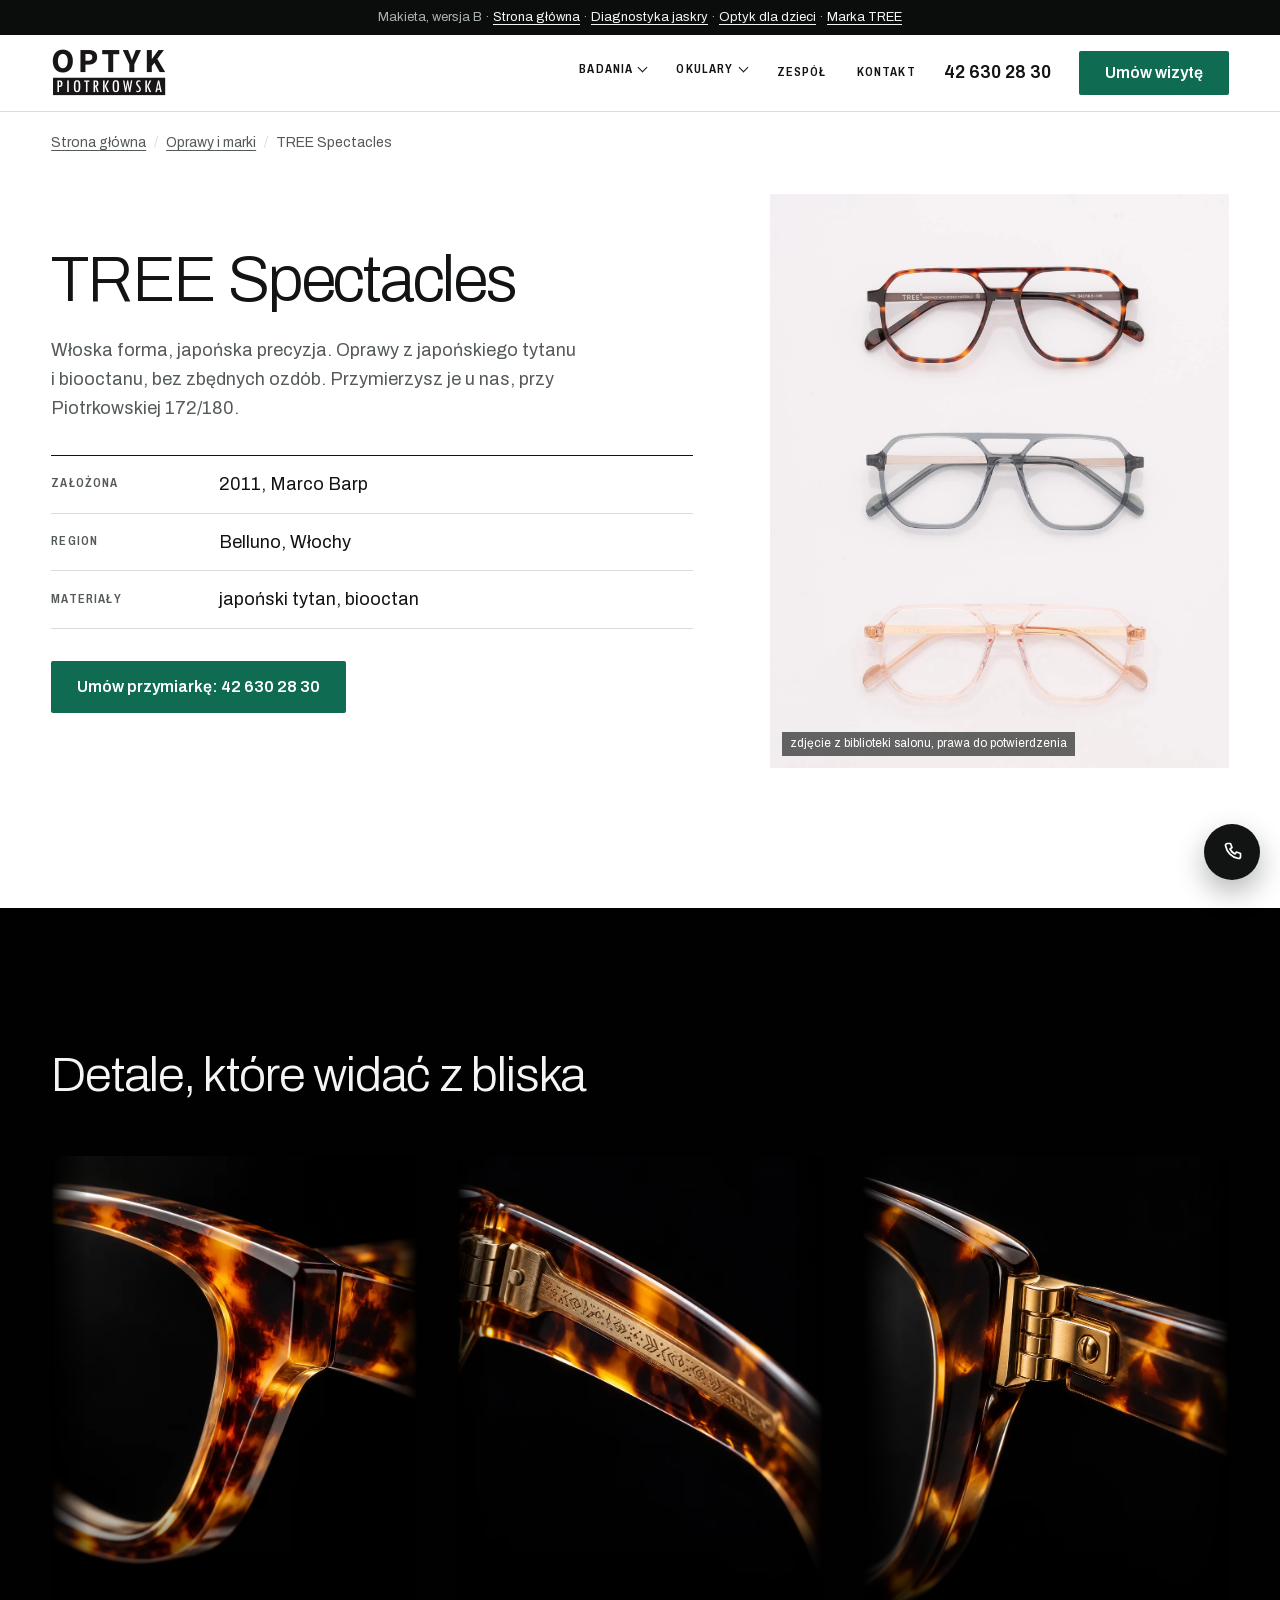
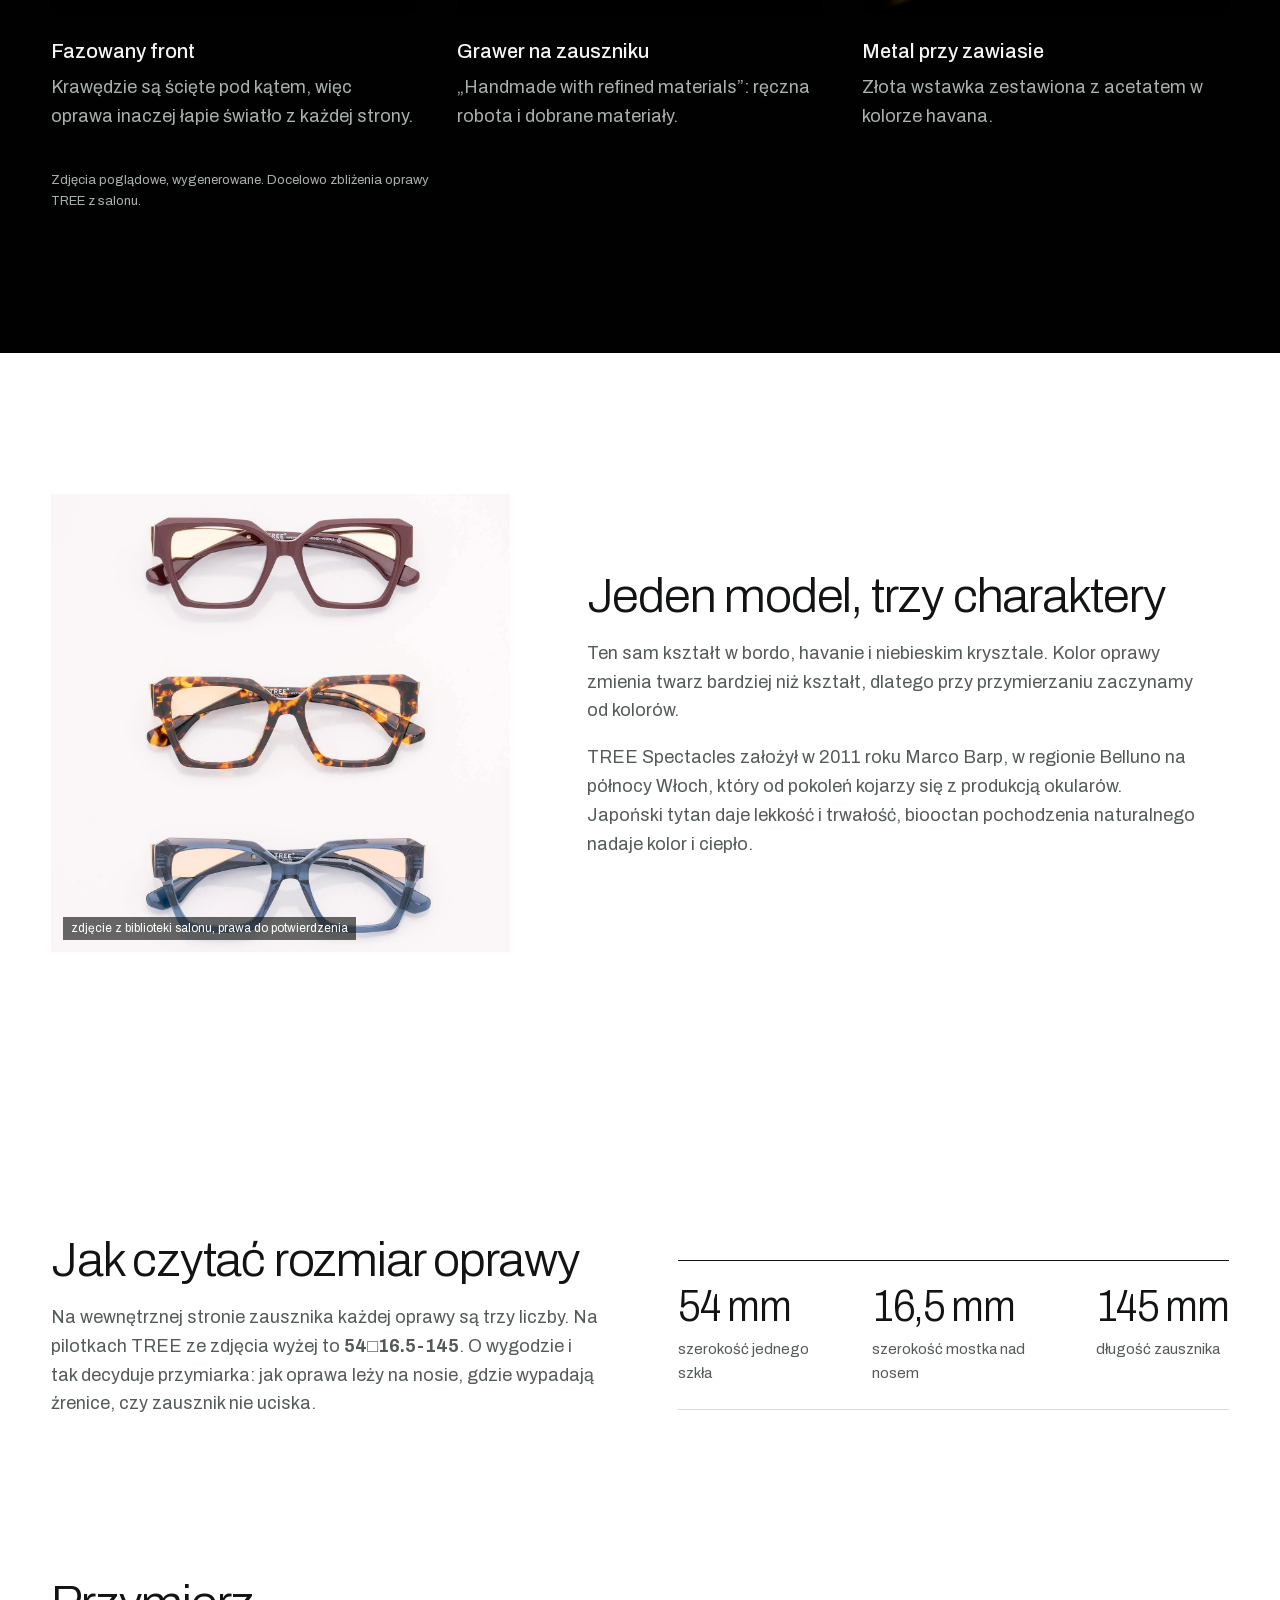
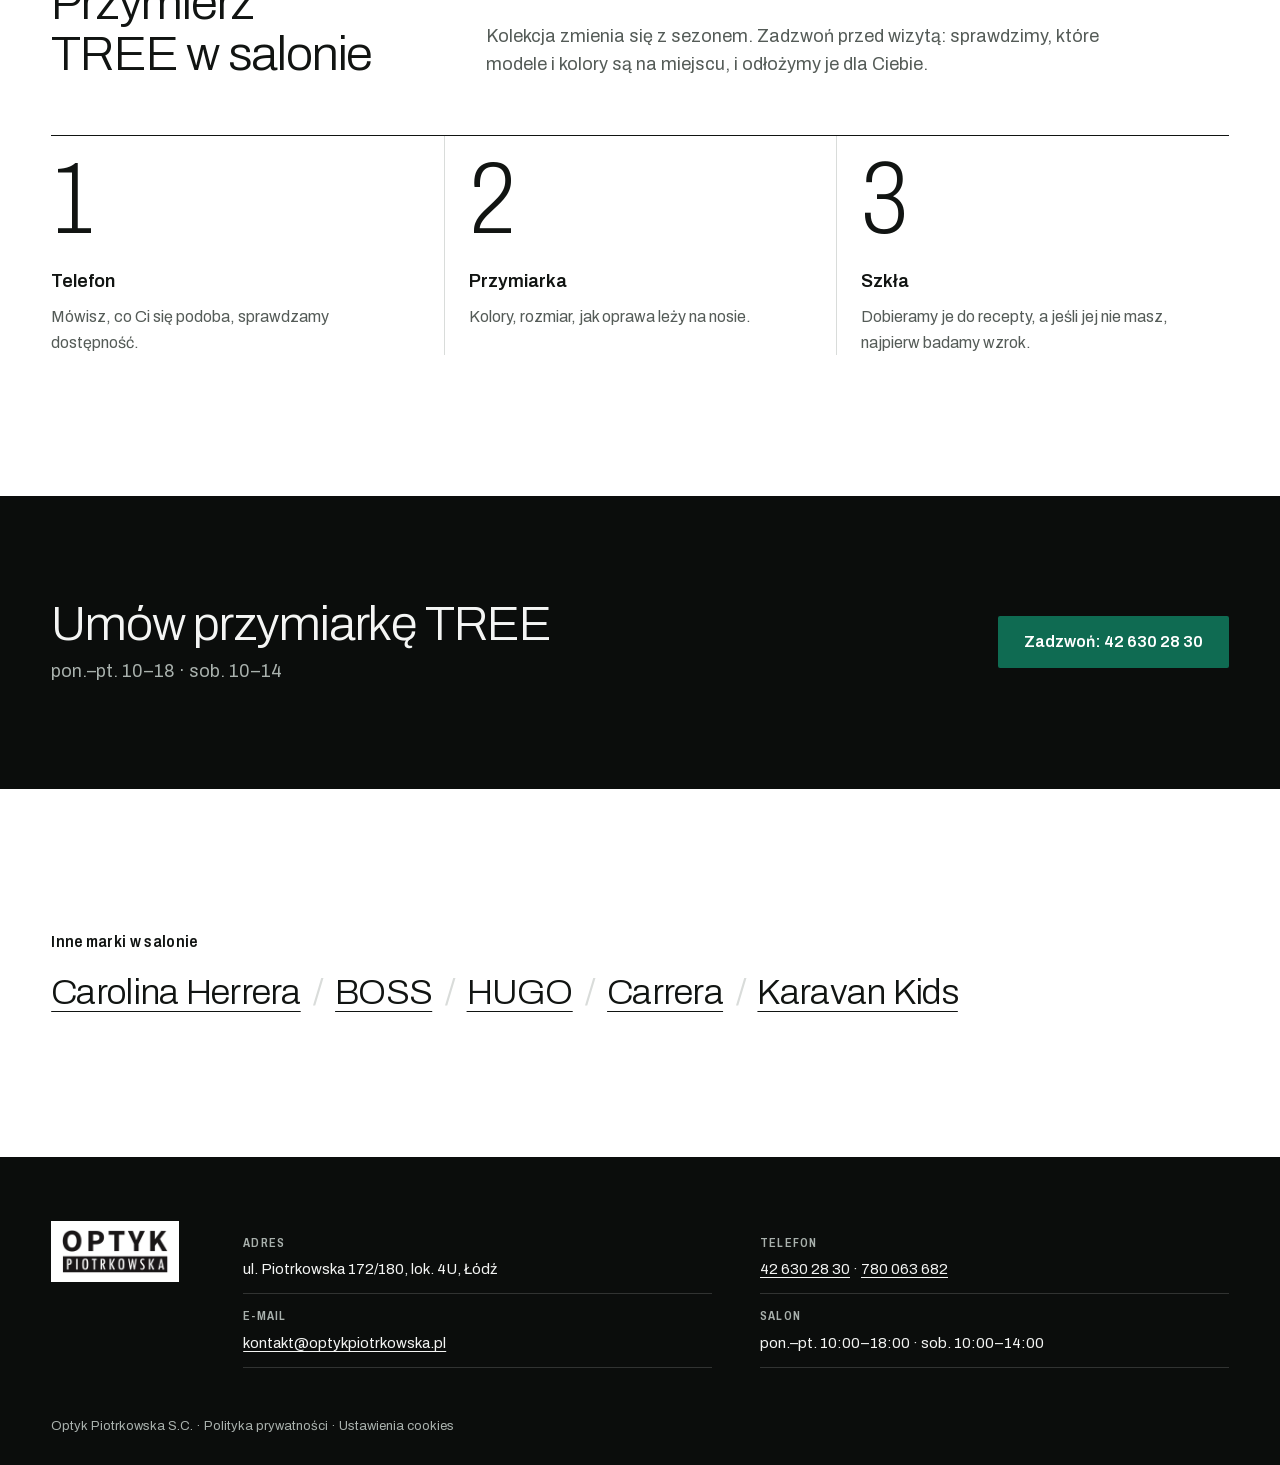
==== marka-tree.html @ 94edd3f7 "Update mockup version B" ====
<!doctype html>
<html lang="pl">
<head>
<meta charset="utf-8">
<meta name="robots" content="noindex, nofollow">
<meta name="viewport" content="width=device-width, initial-scale=1">
<title>TREE Spectacles w Łodzi — włoskie oprawy z tytanu | Optyk Piotrkowska</title>
<meta name="description" content="Oprawy TREE Spectacles (Belluno, Włochy) z japońskiego tytanu i biooctanu. Przymiarka w salonie przy ul. Piotrkowskiej 172/180 w Łodzi.">
<link rel="preload" href="fonts/archivo.woff2" as="font" type="font/woff2" crossorigin>
<link rel="stylesheet" href="style.css?v=2a511719">
</head>
<body>
<a class="skip" href="#tresc">Przejdź do treści</a>

<!-- Mockup guide: lets the client move between the sample pages -->
<p class="guide">Makieta, wersja B · <a href="index.html">Strona główna</a> · <a href="podstrona-jaskra.html">Diagnostyka jaskry</a> · <a href="podstrona-dzieci.html">Optyk dla dzieci</a> · <a href="marka-tree.html">Marka TREE</a></p>

<header class="top">
  <div class="top__inner">
    <a class="top__logo" href="index.html"><img src="img/logo-optyk-piotrkowska.png" width="464" height="196" alt="Optyk Piotrkowska — strona główna"></a>

    <nav class="nav" aria-label="Główna">
      <ul class="nav__list">
        <li class="nav__group">
          <button class="nav__trigger" type="button" aria-expanded="false" aria-controls="menu-badania">Badania</button>
          <div class="nav__panel" id="menu-badania" hidden>
            <ul>
              <li><a href="index.html#uslugi"><span>Badanie wzroku</span><span class="nav__price">100 zł</span></a></li>
              <li><a href="index.html#okulistka"><span>Wizyta okulistyczna</span><span class="nav__price">200 zł</span></a></li>
              <li><a href="podstrona-jaskra.html"><span>Diagnostyka jaskry GDx PRO</span><span class="nav__price"><span class="tbd">[cena]</span></span></a></li>
              <li><a href="index.html#uslugi"><span>Dobór soczewek kontaktowych</span><span class="nav__price">200 zł</span></a></li>
              <li><a href="podstrona-dzieci.html"><span>Konsultacja okulistyczna dzieci</span><span class="nav__price">200 zł</span></a></li>
              <li><a href="index.html#uslugi"><span>Badanie kierowców</span><span class="nav__price">180 zł</span></a></li>
            </ul>
          </div>
        </li>
        <li class="nav__group">
          <button class="nav__trigger" type="button" aria-expanded="false" aria-controls="menu-okulary">Okulary</button>
          <div class="nav__panel" id="menu-okulary" hidden>
            <ul>
              <li><a href="index.html#okulary"><span>Szkła progresywne</span></a></li>
              <li><a href="index.html#okulary"><span>Oprawy i marki</span></a></li>
              <li><a href="marka-tree.html"><span>TREE Spectacles</span></a></li>
              <li><a href="podstrona-dzieci.html"><span>Okulary dla dzieci</span></a></li>
            </ul>
          </div>
        </li>
        <li><a class="nav__link" href="index.html#okulistka">Zespół</a></li>
        <li><a class="nav__link" href="index.html#kontakt">Kontakt</a></li>
      </ul>
    </nav>

    <a class="top__phone" href="tel:+48426302830">42 630 28 30</a>
    <a class="btn btn--book top__book" href="tel:+48426302830">Umów wizytę</a>
    <button class="nav-toggle" type="button" aria-expanded="false" aria-controls="menu-mobile">Menu</button>
  </div>

  <nav class="menu-mobile" id="menu-mobile" aria-label="Menu" hidden>
    <p class="menu-mobile__h">Badania</p>
    <ul>
      <li><a href="index.html#uslugi">Badanie wzroku</a></li>
      <li><a href="index.html#okulistka">Wizyta okulistyczna</a></li>
      <li><a href="podstrona-jaskra.html">Diagnostyka jaskry GDx PRO</a></li>
      <li><a href="index.html#uslugi">Dobór soczewek kontaktowych</a></li>
      <li><a href="podstrona-dzieci.html">Konsultacja okulistyczna dzieci</a></li>
      <li><a href="index.html#uslugi">Badanie kierowców</a></li>
    </ul>
    <p class="menu-mobile__h">Okulary</p>
    <ul>
      <li><a href="index.html#okulary">Szkła progresywne</a></li>
      <li><a href="index.html#okulary">Oprawy i marki</a></li>
      <li><a href="marka-tree.html">TREE Spectacles</a></li>
      <li><a href="podstrona-dzieci.html">Okulary dla dzieci</a></li>
    </ul>
    <ul class="menu-mobile__plain">
      <li><a href="index.html#okulistka">Zespół</a></li>
      <li><a href="index.html#kontakt">Kontakt</a></li>
    </ul>
  </nav>
</header>

<main id="tresc">
<nav class="crumbs wrap" aria-label="Okruszki"><ol><li><a href="index.html">Strona główna</a></li><li><a href="index.html#okulary">Oprawy i marki</a></li><li aria-current="page">TREE Spectacles</li></ol></nav>

<section class="sub wrap" aria-labelledby="sub-title">
  <div class="sub__copy">
    <h1 id="sub-title" class="display display--sub">TREE Spectacles</h1>
    <p class="sub__lede">Włoska forma, japońska precyzja. Oprawy z&nbsp;japońskiego tytanu i&nbsp;biooctanu, bez zbędnych ozdób. Przymierzysz je u&nbsp;nas, przy Piotrkowskiej 172/180.</p>
    <dl class="facts">
      <div><dt>Założona</dt><dd>2011, Marco Barp</dd></div>
      <div><dt>Region</dt><dd>Belluno, Włochy</dd></div>
      <div><dt>Materiały</dt><dd>japoński tytan, biooctan</dd></div>
    </dl>
    <div class="actions">
      <a class="btn btn--book" href="tel:+48426302830">Umów przymiarkę: 42 630 28 30</a>
    </div>
  </div>
  <figure class="sub__media sub__media--product">
    <img src="img/marki/tree-pilotki.webp" width="1440" height="1802" alt="Trzy oprawy TREE Spectacles w kształcie pilotek: havana, szary kryształ i różowy kryształ">
    <span class="badge">zdjęcie z biblioteki salonu, prawa do potwierdzenia</span>
  </figure>
</section>

<section class="instruments" aria-labelledby="detal-title">
  <div class="wrap">
    <h2 id="detal-title" class="h2 h2--light">Detale, które widać z bliska</h2>
    <ul class="instruments__list">
      <li><figure><img src="img/det-front.webp" width="900" height="1125" loading="lazy" alt="Fazowana krawędź frontu oprawy z acetatu havana"></figure><h3>Fazowany front</h3><p>Krawędzie są ścięte pod kątem, więc oprawa inaczej łapie światło z każdej strony.</p></li>
      <li><figure><img src="img/det-grawer.webp" width="900" height="1125" loading="lazy" alt="Grawer na wewnętrznej stronie zausznika"></figure><h3>Grawer na zauszniku</h3><p>„Handmade with refined materials”: ręczna robota i dobrane materiały.</p></li>
      <li><figure><img src="img/det-zawias.webp" width="900" height="1125" loading="lazy" alt="Złota wstawka przy zawiasie oprawy havana"></figure><h3>Metal przy zawiasie</h3><p>Złota wstawka zestawiona z acetatem w kolorze havana.</p></li>
    </ul>
    <p class="instruments__note">Zdjęcia poglądowe, wygenerowane. Docelowo zbliżenia oprawy TREE z salonu.</p>
  </div>
</section>

<section class="split split--media wrap" aria-labelledby="kolory-title">
  <figure class="split__media split__media--square">
    <img src="img/marki/tree-trzy-kolory.webp" width="1440" height="1440" loading="lazy" alt="Ten sam model TREE Spectacles w trzech kolorach: bordo, havana i niebieski kryształ">
    <span class="badge">zdjęcie z biblioteki salonu, prawa do potwierdzenia</span>
  </figure>
  <div>
    <h2 id="kolory-title" class="h2">Jeden model, trzy charaktery</h2>
    <p>Ten sam kształt w bordo, havanie i niebieskim krysztale. Kolor oprawy zmienia twarz bardziej niż kształt, dlatego przy przymierzaniu zaczynamy od kolorów.</p>
    <p>TREE Spectacles założył w 2011 roku Marco Barp, w regionie Belluno na północy Włoch, który od pokoleń kojarzy się z produkcją okularów. Japoński tytan daje lekkość i trwałość, biooctan pochodzenia naturalnego nadaje kolor i ciepło.</p>
  </div>
</section>

<section class="sizes wrap" aria-labelledby="rozmiar-title">
  <div>
    <h2 id="rozmiar-title" class="h2">Jak czytać rozmiar oprawy</h2>
    <p>Na wewnętrznej stronie zausznika każdej oprawy są trzy liczby. Na pilotkach TREE ze zdjęcia wyżej to <strong>54□16.5-145</strong>. O wygodzie i tak decyduje przymiarka: jak oprawa leży na nosie, gdzie wypadają źrenice, czy zausznik nie uciska.</p>
  </div>
  <dl class="figures figures--three">
    <div><dt>54 mm</dt><dd>szerokość jednego szkła</dd></div>
    <div><dt>16,5 mm</dt><dd>szerokość mostka nad nosem</dd></div>
    <div><dt>145 mm</dt><dd>długość zausznika</dd></div>
  </dl>
</section>

<section class="stages wrap" aria-labelledby="przymiarka-title">
  <div class="stages__head">
    <h2 id="przymiarka-title" class="h2">Przymierz TREE w salonie</h2>
    <p>Kolekcja zmienia się z sezonem. Zadzwoń przed wizytą: sprawdzimy, które modele i kolory są na miejscu, i odłożymy je dla Ciebie.</p>
  </div>
  <ol class="stages__list stages__list--three">
    <li><span class="stages__no" aria-hidden="true">1</span><h3>Telefon</h3><p>Mówisz, co Ci się podoba, sprawdzamy dostępność.</p></li>
    <li><span class="stages__no" aria-hidden="true">2</span><h3>Przymiarka</h3><p>Kolory, rozmiar, jak oprawa leży na nosie.</p></li>
    <li><span class="stages__no" aria-hidden="true">3</span><h3>Szkła</h3><p>Dobieramy je do recepty, a jeśli jej nie masz, najpierw badamy wzrok.</p></li>
  </ol>
</section>

<section class="closing" aria-labelledby="cta-title">
  <div class="wrap closing__inner">
    <h2 id="cta-title" class="h2 h2--light">Umów przymiarkę TREE</h2>
    <p>pon.–pt. 10–18 · sob. 10–14</p>
    <a class="btn btn--book" href="tel:+48426302830">Zadzwoń: 42 630 28 30</a>
  </div>
</section>

<section class="related wrap" aria-labelledby="powiazane-title">
  <h2 id="powiazane-title" class="h3">Inne marki w salonie</h2>
  <ul class="brandlist">
    <li><a href="index.html#okulary">Carolina Herrera</a></li><li><a href="index.html#okulary">BOSS</a></li><li><a href="index.html#okulary">HUGO</a></li><li><a href="index.html#okulary">Carrera</a></li><li><a href="podstrona-dzieci.html">Karavan Kids</a></li>
  </ul>
</section>
</main>

<footer class="foot">
  <div class="wrap foot__grid">
    <img class="foot__logo" src="img/logo-optyk-piotrkowska.png" width="464" height="196" alt="Optyk Piotrkowska">
    <dl class="foot__facts">
      <div><dt>Adres</dt><dd>ul. Piotrkowska 172/180, lok. 4U, Łódź</dd></div>
      <div><dt>Telefon</dt><dd><a href="tel:+48426302830">42 630 28 30</a> · <a href="tel:+48780063682">780 063 682</a></dd></div>
      <div><dt>E-mail</dt><dd><a href="mailto:kontakt@optykpiotrkowska.pl">kontakt@optykpiotrkowska.pl</a></dd></div>
      <div><dt>Salon</dt><dd>pon.–pt. 10:00–18:00 · sob. 10:00–14:00</dd></div>
    </dl>
  </div>
  <p class="wrap foot__legal">Optyk Piotrkowska S.C. · Polityka prywatności · Ustawienia cookies</p>
</footer>

<!-- Floating phone (Ortorad's solution): one tap from anywhere -->
<a class="float-call" href="tel:+48426302830" aria-label="Zadzwoń: 42 630 28 30"><svg viewBox="0 0 24 24" aria-hidden="true"><path d="M7.5 3.5h3l1.5 4-2 1.5a11 11 0 0 0 5 5l1.5-2 4 1.5v3a2 2 0 0 1-2 2A16 16 0 0 1 5.5 5.5a2 2 0 0 1 2-2z"/></svg></a>

<!-- Service-row preview: follows the pointer over the service table -->
<div class="peek" aria-hidden="true"><img src="img/obj-foropter.webp" width="900" height="1125" alt=""></div>

<script src="app.js?v=20f8b50d" defer></script>
</body>
</html>
---- style.css ----
/* Optyk Piotrkowska — version B: clinical precision.
   A near-white page on a strict grid, light large type, instruments
   photographed like objects on black, one bottle-green fill for booking.
   Solutions kept from the client's references: simple header with
   dropdowns, a person in glasses in the first viewport (optykzlotno.pl),
   the exam as stages, real review figures, a floating phone (ortorad.pl). */

@font-face { font-family: "Archivo"; src: url(fonts/archivo-ext.woff2) format("woff2"); font-weight: 100 900; font-stretch: 62% 125%; font-display: swap;
  unicode-range: U+0100-02BA, U+02BD-02C5, U+02C7-02CC, U+02CE-02D7, U+02DD-02FF, U+0304, U+0308, U+0329, U+1D00-1DBF, U+1E00-1E9F, U+1EF2-1EFF, U+2020, U+20A0-20AB, U+20AD-20C4, U+2113, U+2C60-2C7F, U+A720-A7FF; }
@font-face { font-family: "Archivo"; src: url(fonts/archivo.woff2) format("woff2"); font-weight: 100 900; font-stretch: 62% 125%; font-display: swap;
  unicode-range: U+0000-00FF, U+0131, U+0152-0153, U+02BB-02BC, U+02C6, U+02DA, U+02DC, U+0304, U+0308, U+0329, U+2000-206F, U+20AC, U+2122, U+2191, U+2193, U+2212, U+2215, U+FEFF, U+FFFD; }

:root {
  --ink: #111412;
  --ink-2: #545b57;        /* secondary text, 7:1 on white */
  --mist: #f2f3f1;         /* quiet sections */
  --rule: #d9dcda;
  --black: #0b0d0c;        /* footer, closing band */
  --photo-black: #010101;  /* instrument band: matches the studio photos' backdrop, no visible frame */
  --on-black: #f4f5f4;
  --on-black-2: #a9b1ad;   /* 8:1 on black */
  --book: #0f6b52;         /* booking fill only (white text 6.5:1) */
  --book-hi: #0b5441;
  --white: #ffffff;

  --wrap: 1320px;
  --gutter: clamp(20px, 4vw, 56px);
  --section: clamp(80px, 11vw, 152px);
  --header: 76px;
  --ease: cubic-bezier(.16, 1, .3, 1);
}

*, *::before, *::after { box-sizing: border-box; }
html { -webkit-text-size-adjust: 100%; scroll-padding-top: calc(var(--header) + 16px); scrollbar-color: var(--ink) var(--mist); }
body { margin: 0; font: 400 1.125rem/1.6 "Archivo", Arial, sans-serif; font-stretch: 100%; color: var(--ink); background: var(--white); }
img { display: block; max-width: 100%; height: auto; }
a { color: inherit; text-underline-offset: .2em; text-decoration-thickness: 1px; }
::selection { background: var(--book); color: var(--white); }
:focus-visible { outline: 2px solid var(--book); outline-offset: 3px; }
.instruments :focus-visible, .closing :focus-visible, .foot :focus-visible { outline-color: var(--on-black); }
.wrap { max-width: var(--wrap); margin: 0 auto; padding: 0 var(--gutter); }
.skip { position: absolute; left: 12px; top: -60px; z-index: 60; padding: 10px 16px; background: var(--white); }
.skip:focus { top: 12px; }
.sprite { position: absolute; width: 0; height: 0; }
.tbd { background: var(--mist); color: var(--ink); padding: 0 .3em; outline: 1px dashed var(--rule); font-size: .9em; }
.note { margin: 16px 0 0; font-size: .875rem; color: var(--ink-2); }

/* Type: light display, semi-condensed labels, tabular figures */
.display { margin: 0; font-weight: 300; font-size: clamp(3rem, 6vw, 5.5rem); line-height: .96; letter-spacing: -.035em; text-wrap: balance; }
.display .line { white-space: nowrap; }
.display--sub { font-size: clamp(2.5rem, 5vw, 4.5rem); line-height: 1; }
.h2 { margin: 0; font-weight: 300; font-size: clamp(2rem, 3.8vw, 3.25rem); line-height: 1.05; letter-spacing: -.025em; text-wrap: balance; }
.h2--light { color: var(--on-black); }
.h3 { margin: 0 0 16px; font-size: 1rem; font-weight: 600; font-stretch: 87.5%; letter-spacing: .02em; }
.label, dt, .table__who, .nav__link, .nav__trigger { font-stretch: 75%; text-transform: uppercase; letter-spacing: .09em; font-size: .8125rem; font-weight: 600; }
.figures dt, .stages__no, .table__price, .nav__price, .visit__price { font-variant-numeric: tabular-nums; }

/* Actions */
.btn { display: inline-flex; align-items: center; justify-content: center; min-height: 52px; padding: 0 26px; border-radius: 2px; font-weight: 600; font-size: 1rem; text-decoration: none; transition: background-color .2s var(--ease); }
.btn--book { background: var(--book); color: var(--white); }
.btn--book:hover { background: var(--book-hi); }
.btn--wide { width: 100%; }
.link { font-weight: 600; text-decoration: underline; }
.link:hover { color: var(--book); }
.actions { display: flex; flex-wrap: wrap; align-items: center; gap: 16px 28px; margin-top: 32px; }
.badge { position: absolute; left: 12px; bottom: 12px; padding: 2px 8px; background: rgba(11, 13, 12, .62); color: #fff; font-size: .75rem; }

/* Mockup guide bar */
.guide { margin: 0; padding: 7px var(--gutter); background: var(--black); color: var(--on-black-2); font-size: .8125rem; text-align: center; }
.guide a { color: var(--on-black); }

/* Header: logo, uppercase nav with dropdowns, phone, booking */
.top { position: sticky; top: 0; z-index: 40; background: var(--white); border-bottom: 1px solid var(--rule); }
.top__inner { max-width: 1440px; margin: 0 auto; height: var(--header); padding: 0 var(--gutter); display: flex; align-items: center; gap: 28px; }
.top__logo img { width: 116px; }
.nav { margin-left: auto; }
.nav__list { display: flex; gap: 30px; margin: 0; padding: 0; list-style: none; }
.nav__link, .nav__trigger { display: inline-flex; align-items: center; gap: 6px; padding: 10px 0; border: 0; background: none; color: var(--ink); text-decoration: none; cursor: pointer; font-family: inherit; }
.nav__trigger::after { content: ""; width: 7px; height: 7px; margin-top: -3px; border-right: 1.5px solid currentColor; border-bottom: 1.5px solid currentColor; transform: rotate(45deg); transition: transform .25s var(--ease); }
.nav__trigger[aria-expanded="true"]::after { transform: rotate(-135deg); margin-top: 3px; }
.nav__link:hover, .nav__trigger:hover, .nav__trigger[aria-expanded="true"] { text-decoration: underline; text-decoration-thickness: 2px; text-underline-offset: 8px; }
.nav__group { position: relative; }
.nav__panel { position: absolute; top: calc(100% + 18px); left: -24px; width: 380px; padding: 8px 24px; background: var(--white); border: 1px solid var(--rule); box-shadow: 0 24px 48px rgba(11, 13, 12, .12); }
.nav__panel ul { margin: 0; padding: 0; list-style: none; }
.nav__panel a { display: flex; justify-content: space-between; gap: 16px; padding: 14px 0; border-bottom: 1px solid var(--rule); text-decoration: none; }
.nav__panel li:last-child a { border-bottom: 0; }
.nav__panel a:hover span:first-child { color: var(--book); }
.nav__price { color: var(--ink-2); font-size: .9375rem; white-space: nowrap; }
.top__phone { font-weight: 600; text-decoration: none; white-space: nowrap; }
.top__book { min-height: 44px; }
.nav-toggle { display: none; }
.menu-mobile { padding: 8px var(--gutter) 24px; border-top: 1px solid var(--rule); }
.menu-mobile__h { margin: 18px 0 4px; font-stretch: 75%; text-transform: uppercase; letter-spacing: .09em; font-size: .8125rem; font-weight: 600; color: var(--ink-2); }
.menu-mobile ul { margin: 0; padding: 0; list-style: none; }
.menu-mobile a { display: block; padding: 12px 0; border-bottom: 1px solid var(--rule); text-decoration: none; font-size: 1.125rem; }
.menu-mobile__plain { margin-top: 12px !important; }

/* First viewport: copy left, photo to the right edge, the visit card bridging both */
.hero { position: relative; display: grid; grid-template-columns: minmax(0, 43fr) minmax(0, 57fr); min-height: clamp(620px, calc(100svh - var(--header) - 32px), 860px); }
.hero__copy { align-self: center; padding: 56px clamp(24px, 3vw, 48px) 56px max(var(--gutter), calc((100vw - var(--wrap)) / 2 + var(--gutter))); }
.hero__lede { max-width: 30em; margin: 28px 0 0; font-size: clamp(1.125rem, 1.3vw, 1.25rem); color: var(--ink-2); }
.rating { display: flex; align-items: center; gap: 12px; margin: 28px 0 0; font-size: .9375rem; }
.stars { width: 98px; height: 18px; fill: var(--ink); flex: none; }
.hero__media { position: relative; margin: 0; overflow: hidden; background: var(--mist); }
/* The photo fills the column instead of setting the hero height, so the hero keeps its min-height */
.hero__media img { position: absolute; inset: 0; width: 100%; height: 100%; object-fit: cover; object-position: 50% 100%; } /* face above the visit card */
.visit { position: absolute; left: calc(43% + 40px); bottom: 40px; z-index: 2; width: 420px; padding: 28px 28px 22px; background: var(--white); box-shadow: 0 30px 60px rgba(11, 13, 12, .18), 0 2px 6px rgba(11, 13, 12, .08); }
.visit__title { margin: 0 0 8px; font-size: 1.375rem; font-weight: 500; letter-spacing: -.01em; }
.visit__list { margin: 0 0 20px; padding: 0; list-style: none; border-top: 2px solid var(--ink); }
.visit__list a { display: flex; justify-content: space-between; gap: 12px; padding: 13px 0; border-bottom: 1px solid var(--rule); text-decoration: none; }
.visit__list a::after { content: ""; flex: none; align-self: center; width: 16px; height: 16px; background: var(--ink-2); mask: url("data:image/svg+xml,%3Csvg xmlns='http://www.w3.org/2000/svg' viewBox='0 0 16 16'%3E%3Cpath d='M2 8h11M9 4l4 4-4 4' fill='none' stroke='black' stroke-width='1.5' stroke-linecap='round' stroke-linejoin='round'/%3E%3C/svg%3E") center / contain no-repeat; }
.visit__list a:hover::after { background: var(--book); }
.visit__list a:hover span:first-child { color: var(--book); }
.visit__price { margin-left: auto; color: var(--ink-2); white-space: nowrap; }
.visit__note { margin: 12px 0 0; font-size: .8125rem; color: var(--ink-2); }

/* Services: one ruled price table */
.services { padding-top: var(--section); padding-bottom: var(--section); display: grid; grid-template-columns: 4fr 8fr; gap: clamp(32px, 5vw, 80px); }
.services__head p { color: var(--ink-2); max-width: 26em; }
.table { margin: 0; padding: 0; list-style: none; border-top: 2px solid var(--ink); }
.table a { display: grid; grid-template-columns: minmax(0, 1fr) 190px 150px 24px; align-items: baseline; gap: 16px; padding: 22px 0; border-bottom: 1px solid var(--rule); text-decoration: none; }
.table a::after { content: ""; justify-self: end; align-self: center; width: 18px; height: 18px; background: var(--ink-2); mask: url("data:image/svg+xml,%3Csvg xmlns='http://www.w3.org/2000/svg' viewBox='0 0 16 16'%3E%3Cpath d='M2 8h11M9 4l4 4-4 4' fill='none' stroke='black' stroke-width='1.5' stroke-linecap='round' stroke-linejoin='round'/%3E%3C/svg%3E") center / contain no-repeat; transition: transform .3s var(--ease), background-color .3s; }
.table__name { font-size: clamp(1.125rem, 1.6vw, 1.375rem); transition: transform .3s var(--ease); }
.table__who { color: var(--ink-2); }
.table__price { text-align: right; white-space: nowrap; }
.table__price small { display: block; font-size: .8125rem; color: var(--ink-2); }
.table a:hover .table__name { transform: translateX(8px); color: var(--book); }
.table a:hover::after { background: var(--book); transform: translateX(4px); }
.table--compact a { padding: 16px 0; }

/* Signature: the photo preview under the pointer over the service table */
.peek { position: fixed; left: 0; top: 0; z-index: 30; width: 220px; aspect-ratio: 4 / 5; pointer-events: none; opacity: 0; overflow: hidden; background: var(--black); box-shadow: 0 20px 40px rgba(11, 13, 12, .25); transition: opacity .25s var(--ease); will-change: transform; }
.peek img { width: 100%; height: 100%; object-fit: cover; }
.peek.is-on { opacity: 1; }

/* Instruments on black */
.instruments { padding: var(--section) 0; background: var(--photo-black); color: var(--on-black); }
.instruments__list { display: grid; grid-template-columns: repeat(3, 1fr); gap: clamp(20px, 3vw, 40px); margin: 56px 0 0; padding: 0; list-style: none; }
.instruments__list--two { grid-template-columns: repeat(2, 1fr); max-width: 900px; }
.instruments figure { margin: 0 0 20px; }
.instruments figure img { width: 100%; aspect-ratio: 4 / 5; object-fit: cover; }
/* Fade the studio floor's edges into the band so no photo reads as a rectangle */
.instruments figure img {
  -webkit-mask-image: linear-gradient(to bottom, #000 72%, transparent), linear-gradient(to right, transparent, #000 10%, #000 90%, transparent);
  -webkit-mask-composite: source-in;
  mask-image: linear-gradient(to bottom, #000 72%, transparent), linear-gradient(to right, transparent, #000 10%, #000 90%, transparent);
  mask-composite: intersect;
}
.instruments h3 { margin: 0 0 6px; font-size: 1.25rem; font-weight: 500; }
.instruments p { margin: 0; color: var(--on-black-2); max-width: 30em; }
.instruments a { color: var(--on-black); }
.instruments__note { margin-top: 40px !important; font-size: .8125rem; }
.details { display: grid; grid-template-columns: repeat(3, 1fr); gap: 40px; margin: 48px 0 0; padding: 0; list-style: none; }
.details li { padding-top: 20px; border-top: 1px solid rgba(244, 245, 244, .3); }

/* Stages: numbered because the order is the content */
.stages { padding-top: var(--section); padding-bottom: var(--section); }
.stages__head { display: grid; grid-template-columns: 4fr 8fr; gap: clamp(32px, 5vw, 80px); align-items: end; margin-bottom: 56px; }
.stages__head p { margin: 0; color: var(--ink-2); max-width: 36em; }
.stages__list { display: grid; grid-template-columns: repeat(5, 1fr); margin: 0; padding: 0; list-style: none; border-top: 1px solid var(--ink); }
.stages__list--four { grid-template-columns: repeat(4, 1fr); }
.stages__list--three { grid-template-columns: repeat(3, 1fr); }
.stages__list li { padding: 20px 24px 0 0; }
.stages__list li + li { padding-left: 24px; border-left: 1px solid var(--rule); }
.stages__no { display: block; font-size: clamp(4.5rem, 8vw, 7.5rem); line-height: .85; font-weight: 200; font-stretch: 75%; letter-spacing: -.04em; }
.stages__list h3 { margin: 24px 0 8px; font-size: 1.125rem; font-weight: 600; }
.stages__list p { margin: 0; color: var(--ink-2); font-size: 1rem; }
.stages__foot { margin: 48px 0 0; padding-top: 20px; border-top: 1px solid var(--rule); color: var(--ink-2); }
.stages__foot strong { color: var(--ink); }

/* Doctor */
.doctor { padding: var(--section) 0; background: var(--mist); }
.doctor__grid { display: grid; grid-template-columns: 5fr 7fr; gap: clamp(32px, 6vw, 112px); align-items: center; }
.doctor__media { position: relative; margin: 0; }
.doctor__media img { width: 100%; aspect-ratio: 4 / 5; object-fit: cover; }
.doctor__role { margin: 14px 0 0; color: var(--ink-2); }
.doctor__copy > p:not(.doctor__role) { max-width: 36em; }
.doctor__hours { color: var(--ink-2); }
.figures { display: grid; grid-template-columns: repeat(3, auto); justify-content: start; gap: 12px clamp(28px, 4vw, 64px); margin: 32px 0; padding: 24px 0; border-top: 1px solid var(--ink); border-bottom: 1px solid var(--rule); }
.figures dt { font-size: clamp(2.5rem, 4.4vw, 3.75rem); font-weight: 300; line-height: 1; letter-spacing: -.03em; text-transform: none; font-stretch: 87.5%; }
.figures dd { margin: 8px 0 0; color: var(--ink-2); font-size: .9375rem; }
.colleague { display: grid; grid-template-columns: 96px 1fr; gap: 20px; align-items: center; margin-top: 40px; padding-top: 24px; border-top: 1px solid var(--rule); }
.colleague img { width: 96px; height: 96px; object-fit: cover; }
.colleague p { margin: 0; font-size: 1rem; }

/* Glasses */
.glasses { padding-bottom: var(--section); }
.strip { position: relative; margin: 0; }
.strip img { width: 100%; height: clamp(240px, 40vw, 560px); object-fit: cover; }
.glasses__grid { display: grid; grid-template-columns: 5fr 7fr; gap: clamp(32px, 6vw, 112px); padding-top: 64px; }
.glasses__grid p { color: var(--ink-2); max-width: 32em; }
.brandlist { display: flex; flex-wrap: wrap; gap: 4px 0; margin: 0; padding: 0; list-style: none; font-size: clamp(1.625rem, 2.8vw, 2.5rem); font-weight: 300; line-height: 1.25; letter-spacing: -.02em; }
.brandlist li:not(:last-child)::after { content: "/"; margin: 0 .35em; color: var(--rule); }
.brandlist a { text-decoration: underline; text-decoration-thickness: 1px; }
.brandlist a:hover { color: var(--book); }
.brandlist--small { font-size: clamp(1.375rem, 2vw, 1.75rem); margin: 20px 0 16px; }

/* Reviews */
.reviews { padding-bottom: var(--section); }
.reviews__grid { display: grid; grid-template-columns: 1fr 1fr; gap: clamp(24px, 4vw, 64px); margin: 40px 0 32px; border-top: 1px solid var(--ink); }
.reviews blockquote { margin: 0; padding-top: 24px; }
.reviews blockquote p { margin: 0; font-size: clamp(1.25rem, 1.8vw, 1.5rem); font-weight: 300; line-height: 1.4; }
.reviews footer { margin-top: 16px; font-stretch: 75%; text-transform: uppercase; letter-spacing: .09em; font-size: .8125rem; font-weight: 600; color: var(--ink-2); }

/* Contact */
.contact { padding: var(--section) 0; background: var(--mist); }
.contact__grid { display: grid; grid-template-columns: 7fr 5fr; gap: clamp(32px, 6vw, 112px); align-items: end; }
.contact__address { margin: 0 0 40px; font-size: clamp(2.5rem, 5vw, 4.5rem); font-weight: 300; line-height: 1; letter-spacing: -.035em; }
.facts { margin: 0; border-top: 1px solid var(--ink); }
.facts div { display: grid; grid-template-columns: 9.5rem 1fr; gap: 16px; padding: 14px 0; border-bottom: 1px solid var(--rule); }
.facts dt { color: var(--ink-2); padding-top: .25em; }
.facts dd { margin: 0; }
.contact__media { position: relative; margin: 0; }
.contact__media img { width: 100%; aspect-ratio: 4 / 5; object-fit: cover; }

/* Subpages */
.crumbs ol { display: flex; flex-wrap: wrap; gap: 8px; margin: 0; padding: 20px 0 0; list-style: none; font-size: .875rem; color: var(--ink-2); }
.crumbs li + li::before { content: "/"; margin-right: 8px; color: var(--rule); }
.sub { display: grid; grid-template-columns: 7fr 5fr; gap: clamp(32px, 6vw, 112px); align-items: center; padding-top: 40px; padding-bottom: var(--section); }
.sub__lede { max-width: 32em; margin: 24px 0 32px; font-size: clamp(1.125rem, 1.3vw, 1.25rem); color: var(--ink-2); }
.sub__media { position: relative; margin: 0; }
.sub__media img { width: 100%; aspect-ratio: 4 / 5; object-fit: cover; }
.sub__media--dark { background: var(--black); }
.sub__media--product img { object-fit: contain; background: #f6f5f4; }
.split { display: grid; grid-template-columns: 5fr 7fr; gap: clamp(32px, 6vw, 112px); padding-bottom: var(--section); align-items: start; }
.split p { color: var(--ink-2); max-width: 34em; }
.split--media { align-items: center; padding-top: var(--section); }
.split__media { position: relative; margin: 0; }
.split__media img { width: 100%; aspect-ratio: 3 / 2; object-fit: cover; }
.split__media--square img { aspect-ratio: 1; }
.ruled { margin: 0; padding: 0; list-style: none; border-top: 2px solid var(--ink); }
.ruled li { padding: 16px 0; border-bottom: 1px solid var(--rule); font-size: 1.125rem; }
.sizes { display: grid; grid-template-columns: 6fr 6fr; gap: clamp(32px, 6vw, 112px); align-items: center; padding-top: var(--section); }
.sizes p { color: var(--ink-2); }
.figures--three { margin: 0; }
.figures dt { white-space: nowrap; }
.figures--three dt { font-size: clamp(2rem, 3.4vw, 3rem); }
.faq { max-width: 960px; padding-top: var(--section); padding-bottom: var(--section); }
.faq__list { margin-top: 32px; border-top: 2px solid var(--ink); }
.faq details { border-bottom: 1px solid var(--rule); }
.faq summary { display: flex; justify-content: space-between; gap: 16px; padding: 22px 0; font-size: 1.125rem; font-weight: 500; cursor: pointer; list-style: none; }
.faq summary::-webkit-details-marker { display: none; }
.faq summary::after { content: ""; flex: none; width: 18px; height: 18px; margin-top: .2em; background: var(--ink); mask: url("data:image/svg+xml,%3Csvg xmlns='http://www.w3.org/2000/svg' viewBox='0 0 16 16'%3E%3Cpath d='M8 2v12M2 8h12' fill='none' stroke='black' stroke-width='1.5' stroke-linecap='round'/%3E%3C/svg%3E") center / contain no-repeat; transition: transform .25s var(--ease); }
.faq details[open] summary::after { transform: rotate(45deg); }
.faq details p { margin: 0 0 24px; color: var(--ink-2); max-width: 46em; }
.closing { padding: clamp(64px, 8vw, 112px) 0; background: var(--black); color: var(--on-black); }
.closing__inner { display: grid; grid-template-columns: 1fr auto; gap: 8px 40px; align-items: center; }
.closing__inner p { margin: 0; color: var(--on-black-2); grid-column: 1; }
.closing__inner .btn { grid-column: 2; grid-row: 1 / span 2; }
.related { padding-top: var(--section); padding-bottom: var(--section); }

/* Footer */
.foot { padding: 64px 0 28px; background: var(--black); color: var(--on-black-2); font-size: .9375rem; }
.foot__grid { display: grid; grid-template-columns: auto 1fr; gap: 64px; align-items: start; }
.foot__logo { width: 128px; padding: 8px 10px; background: var(--white); }
.foot__facts { margin: 0; display: grid; grid-template-columns: repeat(2, 1fr); gap: 0 48px; }
.foot__facts div { padding: 12px 0; border-bottom: 1px solid rgba(244, 245, 244, .16); }
.foot__facts dt { color: var(--on-black-2); margin-bottom: 4px; }
.foot__facts dd { margin: 0; color: var(--on-black); }
.foot a { color: var(--on-black); }
.foot__legal { margin-top: 48px; font-size: .8125rem; }

/* Floating phone (Ortorad) */
.float-call { position: fixed; right: 20px; bottom: 20px; z-index: 45; display: grid; place-items: center; width: 56px; height: 56px; border-radius: 50%; background: var(--ink); color: var(--white); box-shadow: 0 12px 28px rgba(11, 13, 12, .3); }
.float-call svg { width: 24px; height: 24px; fill: none; stroke: currentColor; stroke-width: 1.7; stroke-linejoin: round; }

/* ---------- Tablet ---------- */
@media (max-width: 1100px) {
  .nav, .top__phone { display: none; }
  .nav-toggle { display: inline-flex; align-items: center; min-height: 44px; padding: 0 18px; border: 1px solid var(--ink); border-radius: 2px; background: none; font: 600 .9375rem "Archivo", sans-serif; cursor: pointer; }
  .top__book { margin-left: auto; }
  .visit { left: auto; right: var(--gutter); }
  .table a { grid-template-columns: minmax(0, 1fr) 150px 24px; }
  .table__who { display: none; }
}
@media (min-width: 1101px) { .menu-mobile { display: none; } }
/* Shorter desktops: a compact visit card keeps clear of the face in the photo */
@media (min-width: 761px) and (max-width: 1400px) {
  .visit { padding: 20px 24px 20px; }
  .visit__list a { padding: 10px 0; }
  .visit__note { display: none; }
}

/* ---------- Mobile ---------- */
@media (max-width: 760px) {
  :root { --header: 64px; }
  .top__inner { gap: 12px; }
  .top__logo img { width: 96px; }
  .top__book { display: none; }
  .nav-toggle { margin-left: auto; }
  .hero { grid-template-columns: 1fr; min-height: 0; }
  .hero__copy { padding: 40px var(--gutter) 32px; }
  .hero__media { aspect-ratio: 4 / 4.4; }
  .visit { position: static; width: auto; margin: -64px var(--gutter) 0; padding: 24px 20px 18px; }
  .hero__media .badge { top: 12px; bottom: auto; }
  .hero__media img { position: static; }
  .services, .stages__head, .doctor__grid, .glasses__grid, .contact__grid, .sub, .split, .sizes { grid-template-columns: 1fr; }
  .table a { grid-template-columns: minmax(0, 1fr) auto 20px; gap: 12px; }
  .instruments__list, .instruments__list--two, .details, .reviews__grid { grid-template-columns: 1fr; }
  .stages__list, .stages__list--four, .stages__list--three { grid-template-columns: 1fr 1fr; }
  .stages__list li, .stages__list li + li { padding: 20px 12px 24px 0; border-left: 0; border-bottom: 1px solid var(--rule); }
  .figures { grid-template-columns: repeat(3, auto); gap: 12px 24px; }
  .figures dt { font-size: 2.25rem; }
  .facts div { grid-template-columns: 7rem 1fr; }
  .closing__inner { grid-template-columns: 1fr; }
  .closing__inner .btn { grid-column: 1; grid-row: auto; justify-self: start; margin-top: 16px; }
  .foot__grid, .foot__facts { grid-template-columns: 1fr; gap: 24px; }
  .sub { padding-top: 24px; }
}

@media (prefers-reduced-motion: reduce) {
  .table__name, .table a::after, .peek, .faq summary::after, .nav__trigger::after { transition: none; }
}
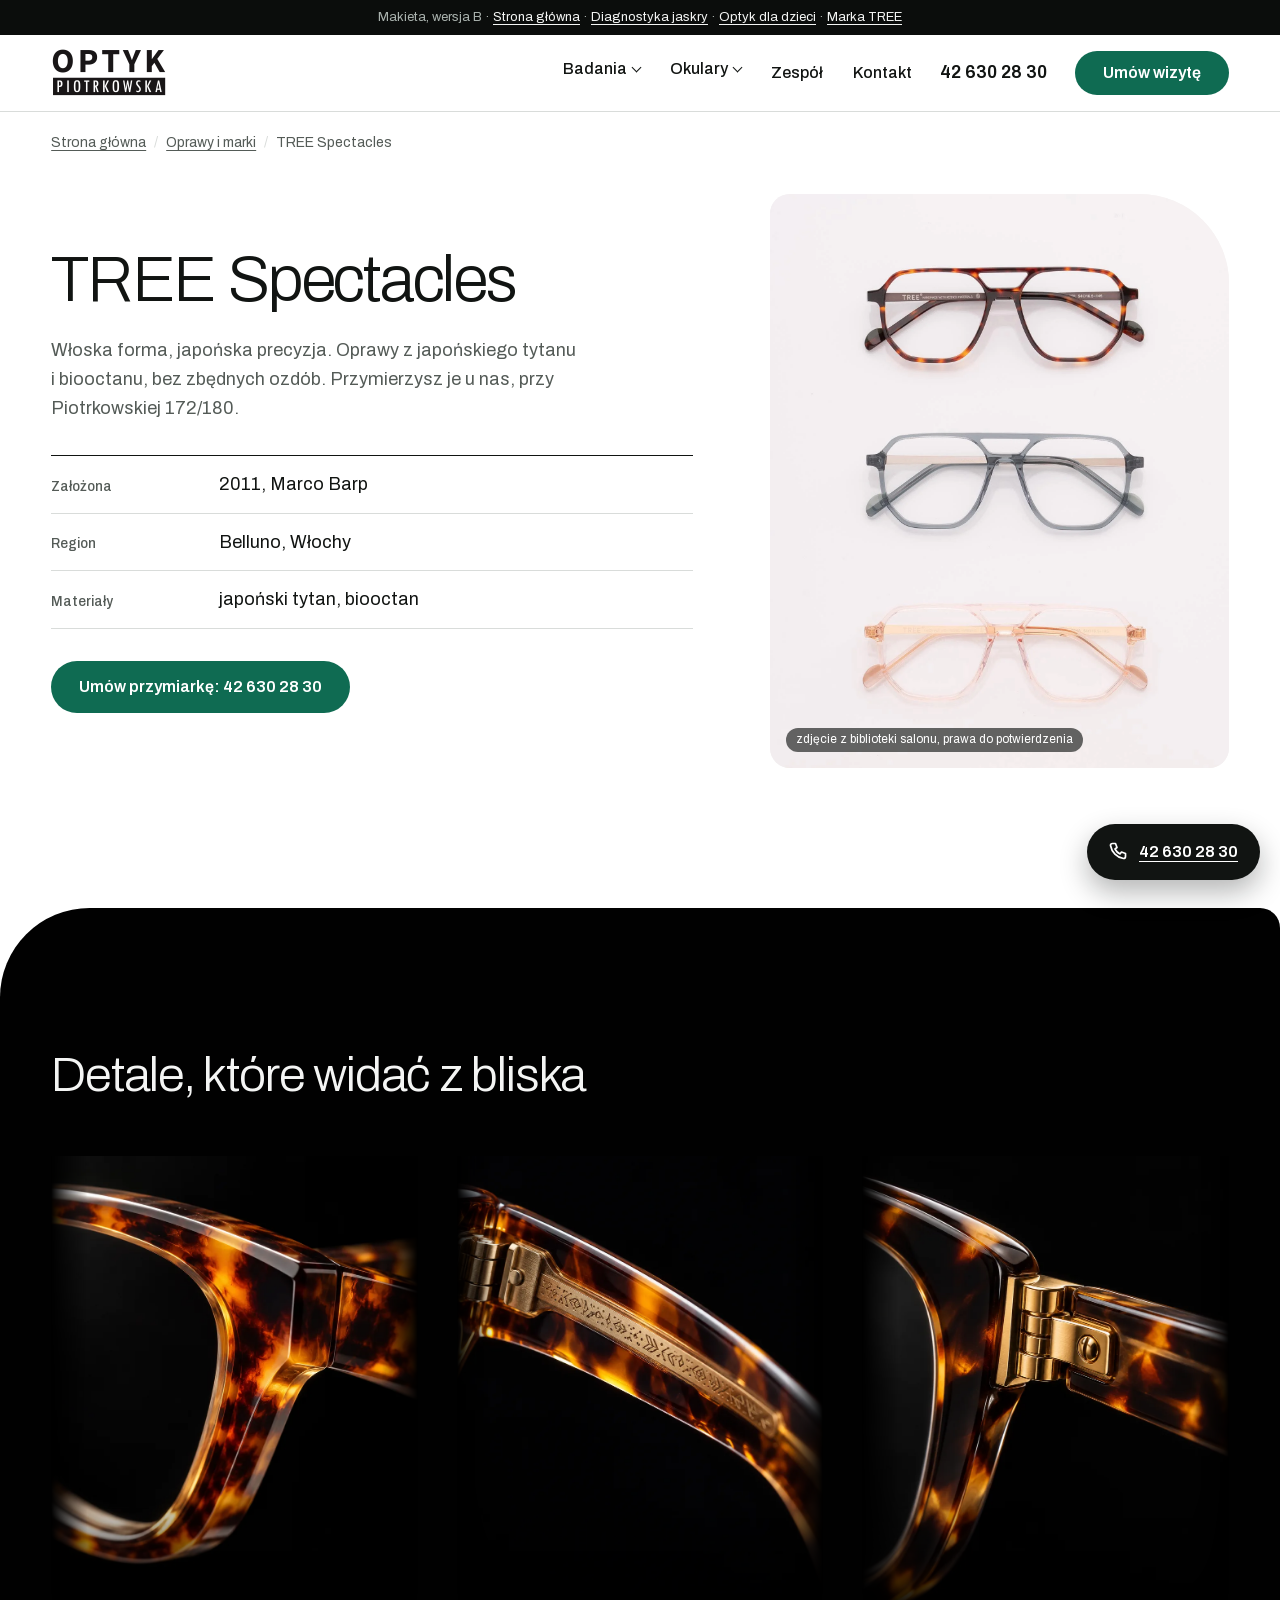
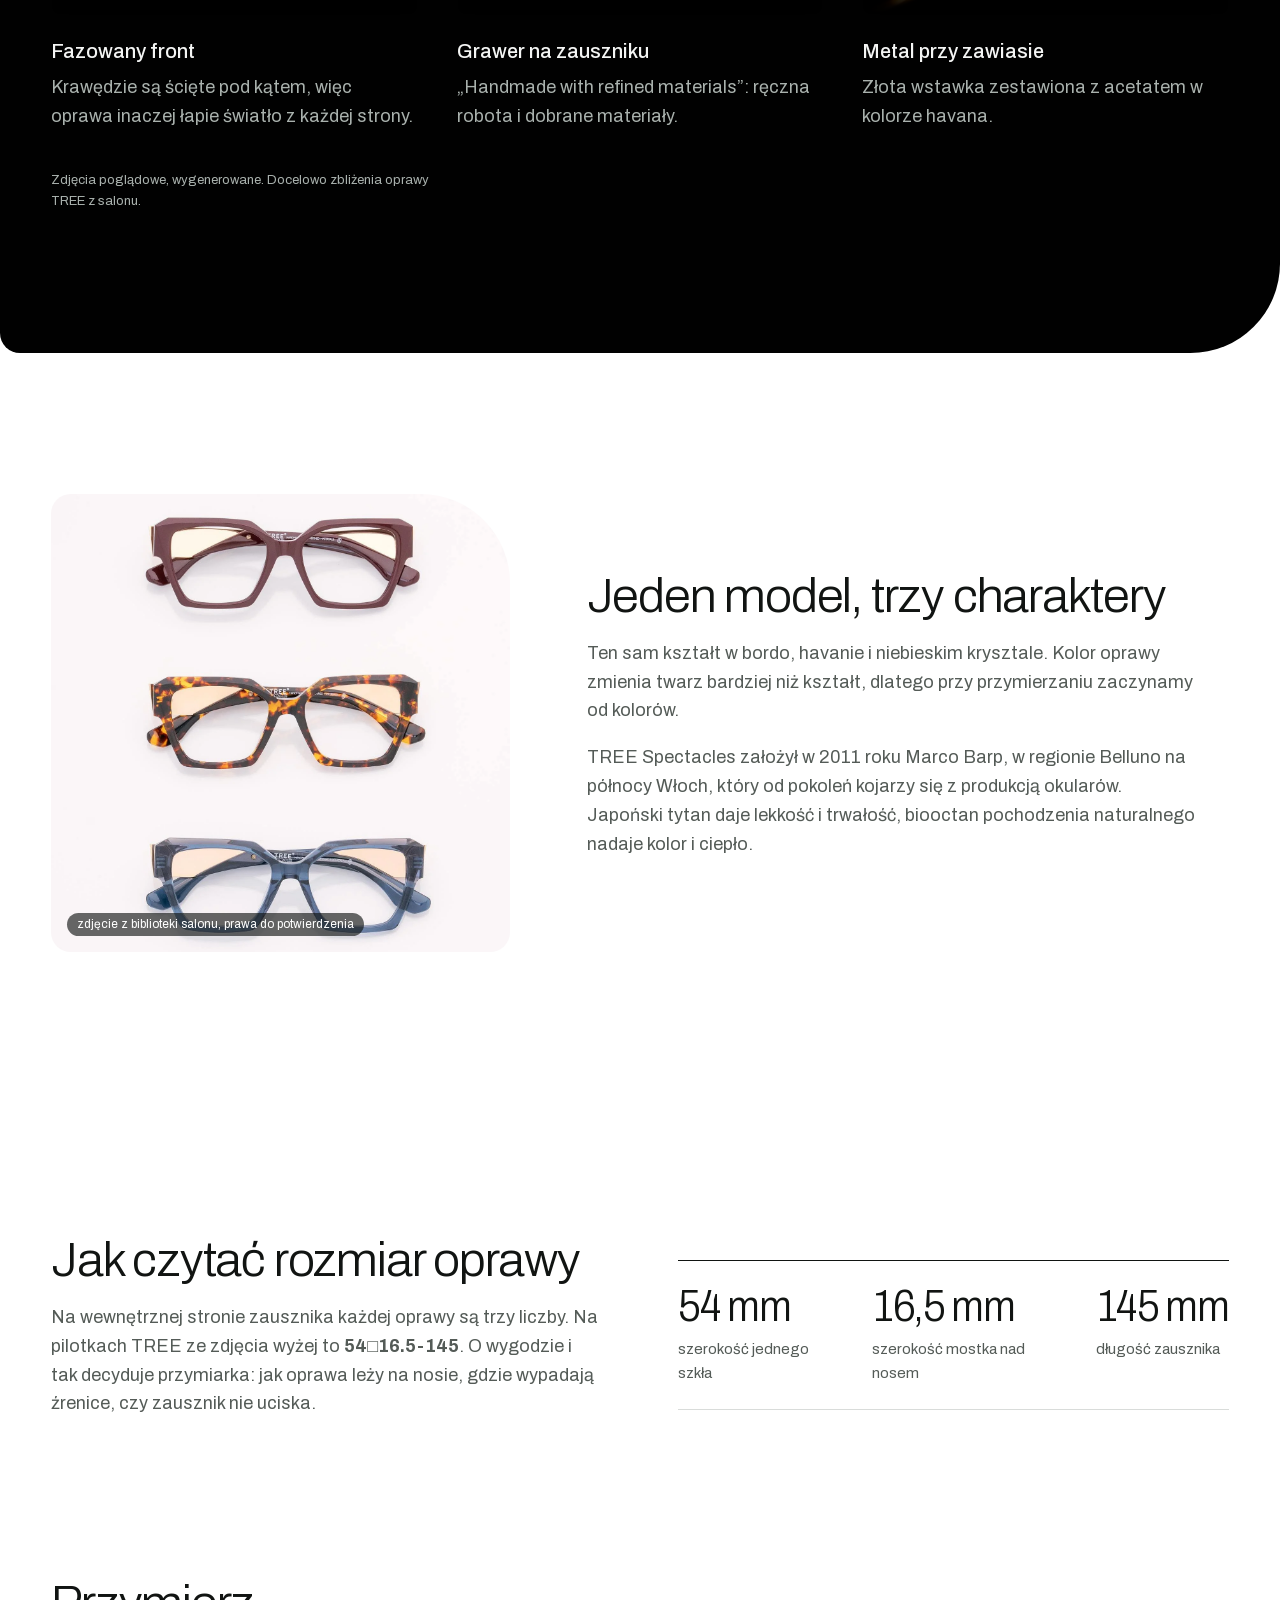
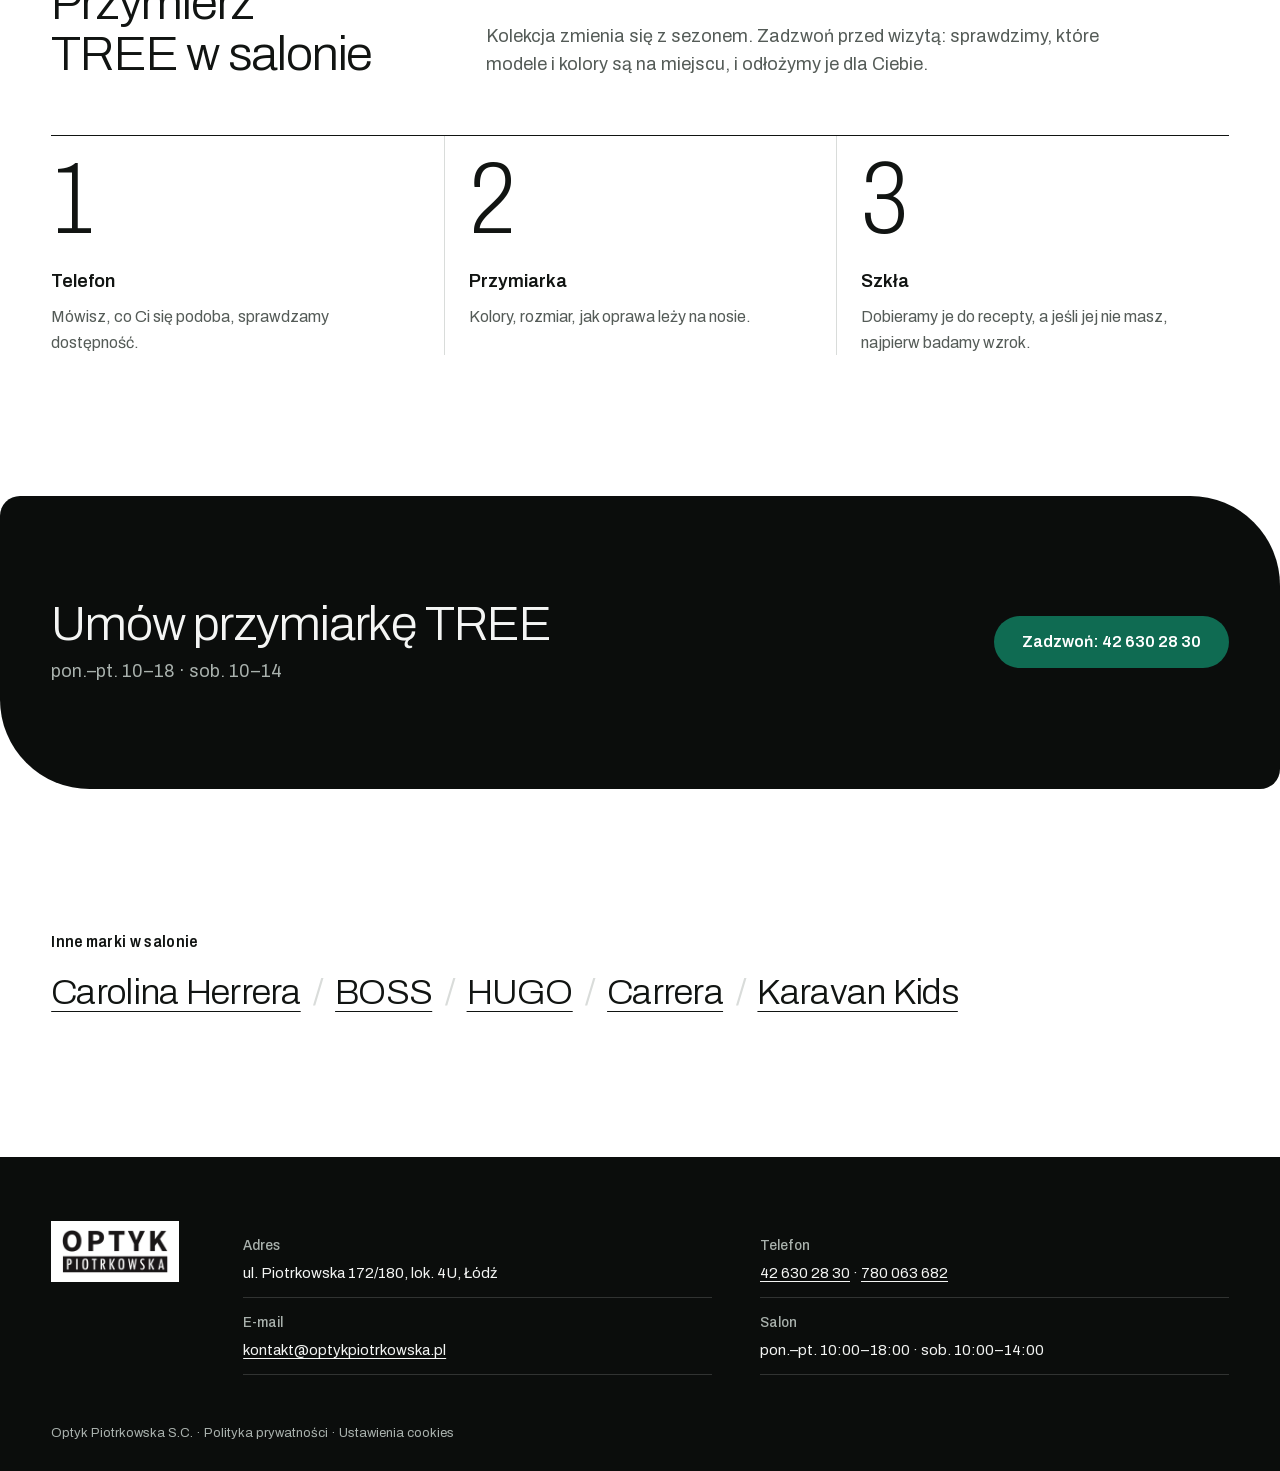
==== commit 7dc7db7c: "Update mockup version B" ====
--- a/marka-tree.html
+++ b/marka-tree.html
@@ -6,8 +6,9 @@
 <meta name="viewport" content="width=device-width, initial-scale=1">
 <title>TREE Spectacles w Łodzi — włoskie oprawy z tytanu | Optyk Piotrkowska</title>
 <meta name="description" content="Oprawy TREE Spectacles (Belluno, Włochy) z japońskiego tytanu i biooctanu. Przymiarka w salonie przy ul. Piotrkowskiej 172/180 w Łodzi.">
+<meta name="theme-color" content="#ffffff">
 <link rel="preload" href="fonts/archivo.woff2" as="font" type="font/woff2" crossorigin>
-<link rel="stylesheet" href="style.css?v=2a511719">
+<link rel="stylesheet" href="style.css?v=1d04fd92">
 </head>
 <body>
 <a class="skip" href="#tresc">Przejdź do treści</a>
@@ -179,7 +180,7 @@
 </footer>
 
 <!-- Floating phone (Ortorad's solution): one tap from anywhere -->
-<a class="float-call" href="tel:+48426302830" aria-label="Zadzwoń: 42 630 28 30"><svg viewBox="0 0 24 24" aria-hidden="true"><path d="M7.5 3.5h3l1.5 4-2 1.5a11 11 0 0 0 5 5l1.5-2 4 1.5v3a2 2 0 0 1-2 2A16 16 0 0 1 5.5 5.5a2 2 0 0 1 2-2z"/></svg></a>
+<a class="float-call" href="tel:+48426302830" aria-label="Zadzwoń: 42 630 28 30"><svg viewBox="0 0 24 24" aria-hidden="true"><path d="M7.5 3.5h3l1.5 4-2 1.5a11 11 0 0 0 5 5l1.5-2 4 1.5v3a2 2 0 0 1-2 2A16 16 0 0 1 5.5 5.5a2 2 0 0 1 2-2z"/></svg><span class="float-call__no" aria-hidden="true">42 630 28 30</span></a>
 
 <!-- Service-row preview: follows the pointer over the service table -->
 <div class="peek" aria-hidden="true"><img src="img/obj-foropter.webp" width="900" height="1125" alt=""></div>
--- a/style.css
+++ b/style.css
@@ -3,7 +3,10 @@
    photographed like objects on black, one bottle-green fill for booking.
    Solutions kept from the client's references: simple header with
    dropdowns, a person in glasses in the first viewport (optykzlotno.pl),
-   the exam as stages, real review figures, a floating phone (ortorad.pl). */
+   the exam as stages, real review figures, a floating phone (ortorad.pl).
+   Second pass (2026-10-20): Ortorad's rounded shapes (pill buttons, one
+   large rounded corner on photos and dark bands), its service tiles and
+   phone pill; Złotno's line-icon glasses types. Labels in sentence case. */
 
 @font-face { font-family: "Archivo"; src: url(fonts/archivo-ext.woff2) format("woff2"); font-weight: 100 900; font-stretch: 62% 125%; font-display: swap;
   unicode-range: U+0100-02BA, U+02BD-02C5, U+02C7-02CC, U+02CE-02D7, U+02DD-02FF, U+0304, U+0308, U+0329, U+1D00-1DBF, U+1E00-1E9F, U+1EF2-1EFF, U+2020, U+20A0-20AB, U+20AD-20C4, U+2113, U+2C60-2C7F, U+A720-A7FF; }
@@ -28,12 +31,18 @@
   --section: clamp(80px, 11vw, 152px);
   --header: 76px;
   --ease: cubic-bezier(.16, 1, .3, 1);
+
+  /* Ortorad's shape language: soft corners, one large rounded corner per block */
+  --radius: 20px;
+  --radius-lg: clamp(48px, 7vw, 112px);
+  --shape: var(--radius) var(--radius-lg) var(--radius) var(--radius);
 }
 
 *, *::before, *::after { box-sizing: border-box; }
-html { -webkit-text-size-adjust: 100%; scroll-padding-top: calc(var(--header) + 16px); scrollbar-color: var(--ink) var(--mist); }
+html { -webkit-text-size-adjust: 100%; -webkit-tap-highlight-color: transparent; scroll-padding-top: calc(var(--header) + 16px); scrollbar-color: var(--ink) var(--mist); }
 body { margin: 0; font: 400 1.125rem/1.6 "Archivo", Arial, sans-serif; font-stretch: 100%; color: var(--ink); background: var(--white); }
 img { display: block; max-width: 100%; height: auto; }
+a, button { touch-action: manipulation; }
 a { color: inherit; text-underline-offset: .2em; text-decoration-thickness: 1px; }
 ::selection { background: var(--book); color: var(--white); }
 :focus-visible { outline: 2px solid var(--book); outline-offset: 3px; }
@@ -52,18 +61,19 @@
 .h2 { margin: 0; font-weight: 300; font-size: clamp(2rem, 3.8vw, 3.25rem); line-height: 1.05; letter-spacing: -.025em; text-wrap: balance; }
 .h2--light { color: var(--on-black); }
 .h3 { margin: 0 0 16px; font-size: 1rem; font-weight: 600; font-stretch: 87.5%; letter-spacing: .02em; }
-.label, dt, .table__who, .nav__link, .nav__trigger { font-stretch: 75%; text-transform: uppercase; letter-spacing: .09em; font-size: .8125rem; font-weight: 600; }
+.label, dt, .table__who { font-stretch: 87.5%; font-size: .9375rem; font-weight: 500; }
+.nav__link, .nav__trigger { font-size: 1rem; font-weight: 500; }
 .figures dt, .stages__no, .table__price, .nav__price, .visit__price { font-variant-numeric: tabular-nums; }
 
 /* Actions */
-.btn { display: inline-flex; align-items: center; justify-content: center; min-height: 52px; padding: 0 26px; border-radius: 2px; font-weight: 600; font-size: 1rem; text-decoration: none; transition: background-color .2s var(--ease); }
+.btn { display: inline-flex; align-items: center; justify-content: center; min-height: 52px; padding: 0 28px; border-radius: 999px; font-weight: 600; font-size: 1rem; text-decoration: none; transition: background-color .2s var(--ease); }
 .btn--book { background: var(--book); color: var(--white); }
 .btn--book:hover { background: var(--book-hi); }
 .btn--wide { width: 100%; }
 .link { font-weight: 600; text-decoration: underline; }
 .link:hover { color: var(--book); }
 .actions { display: flex; flex-wrap: wrap; align-items: center; gap: 16px 28px; margin-top: 32px; }
-.badge { position: absolute; left: 12px; bottom: 12px; padding: 2px 8px; background: rgba(11, 13, 12, .62); color: #fff; font-size: .75rem; }
+.badge { position: absolute; left: 16px; bottom: 16px; padding: 2px 10px; border-radius: 999px; background: rgba(11, 13, 12, .62); color: #fff; font-size: .75rem; }
 
 /* Mockup guide bar */
 .guide { margin: 0; padding: 7px var(--gutter); background: var(--black); color: var(--on-black-2); font-size: .8125rem; text-align: center; }
@@ -80,7 +90,7 @@
 .nav__trigger[aria-expanded="true"]::after { transform: rotate(-135deg); margin-top: 3px; }
 .nav__link:hover, .nav__trigger:hover, .nav__trigger[aria-expanded="true"] { text-decoration: underline; text-decoration-thickness: 2px; text-underline-offset: 8px; }
 .nav__group { position: relative; }
-.nav__panel { position: absolute; top: calc(100% + 18px); left: -24px; width: 380px; padding: 8px 24px; background: var(--white); border: 1px solid var(--rule); box-shadow: 0 24px 48px rgba(11, 13, 12, .12); }
+.nav__panel { position: absolute; top: calc(100% + 18px); left: -24px; width: 380px; padding: 8px 24px; background: var(--white); border: 1px solid var(--rule); border-radius: var(--radius); box-shadow: 0 24px 48px rgba(11, 13, 12, .12); }
 .nav__panel ul { margin: 0; padding: 0; list-style: none; }
 .nav__panel a { display: flex; justify-content: space-between; gap: 16px; padding: 14px 0; border-bottom: 1px solid var(--rule); text-decoration: none; }
 .nav__panel li:last-child a { border-bottom: 0; }
@@ -96,15 +106,17 @@
 .menu-mobile__plain { margin-top: 12px !important; }
 
 /* First viewport: copy left, photo to the right edge, the visit card bridging both */
-.hero { position: relative; display: grid; grid-template-columns: minmax(0, 43fr) minmax(0, 57fr); min-height: clamp(620px, calc(100svh - var(--header) - 32px), 860px); }
-.hero__copy { align-self: center; padding: 56px clamp(24px, 3vw, 48px) 56px max(var(--gutter), calc((100vw - var(--wrap)) / 2 + var(--gutter))); }
+/* Capped at the header width: wider, the photo column crops the face under the visit card */
+.hero { --hero-max: 1440px; max-width: var(--hero-max); margin: 0 auto; position: relative; display: grid; grid-template-columns: minmax(0, 43fr) minmax(0, 57fr); min-height: clamp(620px, calc(100svh - var(--header) - 32px), 860px); }
+.hero__copy { align-self: center; padding: 56px clamp(24px, 3vw, 48px) 56px max(var(--gutter), calc((min(100vw, var(--hero-max)) - var(--wrap)) / 2 + var(--gutter))); }
 .hero__lede { max-width: 30em; margin: 28px 0 0; font-size: clamp(1.125rem, 1.3vw, 1.25rem); color: var(--ink-2); }
 .rating { display: flex; align-items: center; gap: 12px; margin: 28px 0 0; font-size: .9375rem; }
 .stars { width: 98px; height: 18px; fill: var(--ink); flex: none; }
-.hero__media { position: relative; margin: 0; overflow: hidden; background: var(--mist); }
+.hero__media { position: relative; margin: 0; overflow: hidden; background: var(--mist); border-radius: 0 0 0 var(--radius-lg); }
+.hero__media .badge { left: auto; right: 16px; top: 16px; bottom: auto; }
 /* The photo fills the column instead of setting the hero height, so the hero keeps its min-height */
 .hero__media img { position: absolute; inset: 0; width: 100%; height: 100%; object-fit: cover; object-position: 50% 100%; } /* face above the visit card */
-.visit { position: absolute; left: calc(43% + 40px); bottom: 40px; z-index: 2; width: 420px; padding: 28px 28px 22px; background: var(--white); box-shadow: 0 30px 60px rgba(11, 13, 12, .18), 0 2px 6px rgba(11, 13, 12, .08); }
+.visit { position: absolute; left: calc(43% + 40px); bottom: 40px; z-index: 2; width: 420px; padding: 28px 28px 22px; background: var(--white); border-radius: var(--radius); box-shadow: 0 30px 60px rgba(11, 13, 12, .18), 0 2px 6px rgba(11, 13, 12, .08); }
 .visit__title { margin: 0 0 8px; font-size: 1.375rem; font-weight: 500; letter-spacing: -.01em; }
 .visit__list { margin: 0 0 20px; padding: 0; list-style: none; border-top: 2px solid var(--ink); }
 .visit__list a { display: flex; justify-content: space-between; gap: 12px; padding: 13px 0; border-bottom: 1px solid var(--rule); text-decoration: none; }
@@ -134,7 +146,7 @@
 .peek.is-on { opacity: 1; }
 
 /* Instruments on black */
-.instruments { padding: var(--section) 0; background: var(--photo-black); color: var(--on-black); }
+.instruments { max-width: 1440px; margin: 0 auto; padding: var(--section) 0; background: var(--photo-black); color: var(--on-black); border-radius: var(--radius-lg) var(--radius) var(--radius-lg) var(--radius); }
 .instruments__list { display: grid; grid-template-columns: repeat(3, 1fr); gap: clamp(20px, 3vw, 40px); margin: 56px 0 0; padding: 0; list-style: none; }
 .instruments__list--two { grid-template-columns: repeat(2, 1fr); max-width: 900px; }
 .instruments figure { margin: 0 0 20px; }
@@ -172,7 +184,7 @@
 .doctor { padding: var(--section) 0; background: var(--mist); }
 .doctor__grid { display: grid; grid-template-columns: 5fr 7fr; gap: clamp(32px, 6vw, 112px); align-items: center; }
 .doctor__media { position: relative; margin: 0; }
-.doctor__media img { width: 100%; aspect-ratio: 4 / 5; object-fit: cover; }
+.doctor__media img { width: 100%; aspect-ratio: 4 / 5; object-fit: cover; border-radius: var(--shape); }
 .doctor__role { margin: 14px 0 0; color: var(--ink-2); }
 .doctor__copy > p:not(.doctor__role) { max-width: 36em; }
 .doctor__hours { color: var(--ink-2); }
@@ -180,13 +192,14 @@
 .figures dt { font-size: clamp(2.5rem, 4.4vw, 3.75rem); font-weight: 300; line-height: 1; letter-spacing: -.03em; text-transform: none; font-stretch: 87.5%; }
 .figures dd { margin: 8px 0 0; color: var(--ink-2); font-size: .9375rem; }
 .colleague { display: grid; grid-template-columns: 96px 1fr; gap: 20px; align-items: center; margin-top: 40px; padding-top: 24px; border-top: 1px solid var(--rule); }
-.colleague img { width: 96px; height: 96px; object-fit: cover; }
+.colleague img { width: 96px; height: 96px; object-fit: cover; border-radius: 50%; }
 .colleague p { margin: 0; font-size: 1rem; }
 
 /* Glasses */
 .glasses { padding-bottom: var(--section); }
-.strip { position: relative; margin: 0; }
-.strip img { width: 100%; height: clamp(240px, 40vw, 560px); object-fit: cover; }
+.strip { position: relative; max-width: 1440px; margin: 0 auto; padding: 0 var(--gutter); }
+.strip .badge { left: calc(var(--gutter) + 16px); }
+.strip img { width: 100%; height: clamp(240px, 36vw, 520px); object-fit: cover; border-radius: var(--radius-lg) var(--radius) var(--radius-lg) var(--radius); }
 .glasses__grid { display: grid; grid-template-columns: 5fr 7fr; gap: clamp(32px, 6vw, 112px); padding-top: 64px; }
 .glasses__grid p { color: var(--ink-2); max-width: 32em; }
 .brandlist { display: flex; flex-wrap: wrap; gap: 4px 0; margin: 0; padding: 0; list-style: none; font-size: clamp(1.625rem, 2.8vw, 2.5rem); font-weight: 300; line-height: 1.25; letter-spacing: -.02em; }
@@ -199,8 +212,9 @@
 .reviews { padding-bottom: var(--section); }
 .reviews__grid { display: grid; grid-template-columns: 1fr 1fr; gap: clamp(24px, 4vw, 64px); margin: 40px 0 32px; border-top: 1px solid var(--ink); }
 .reviews blockquote { margin: 0; padding-top: 24px; }
+.reviews blockquote::before { content: "\201E"; display: block; height: .55em; margin-bottom: 8px; font-size: 5rem; line-height: .6; font-weight: 600; color: var(--book); }
 .reviews blockquote p { margin: 0; font-size: clamp(1.25rem, 1.8vw, 1.5rem); font-weight: 300; line-height: 1.4; }
-.reviews footer { margin-top: 16px; font-stretch: 75%; text-transform: uppercase; letter-spacing: .09em; font-size: .8125rem; font-weight: 600; color: var(--ink-2); }
+.reviews footer { margin-top: 16px; font-size: .9375rem; font-weight: 500; color: var(--ink-2); }
 
 /* Contact */
 .contact { padding: var(--section) 0; background: var(--mist); }
@@ -211,7 +225,7 @@
 .facts dt { color: var(--ink-2); padding-top: .25em; }
 .facts dd { margin: 0; }
 .contact__media { position: relative; margin: 0; }
-.contact__media img { width: 100%; aspect-ratio: 4 / 5; object-fit: cover; }
+.contact__media img { width: 100%; aspect-ratio: 4 / 5; object-fit: cover; border-radius: var(--shape); }
 
 /* Subpages */
 .crumbs ol { display: flex; flex-wrap: wrap; gap: 8px; margin: 0; padding: 20px 0 0; list-style: none; font-size: .875rem; color: var(--ink-2); }
@@ -219,14 +233,14 @@
 .sub { display: grid; grid-template-columns: 7fr 5fr; gap: clamp(32px, 6vw, 112px); align-items: center; padding-top: 40px; padding-bottom: var(--section); }
 .sub__lede { max-width: 32em; margin: 24px 0 32px; font-size: clamp(1.125rem, 1.3vw, 1.25rem); color: var(--ink-2); }
 .sub__media { position: relative; margin: 0; }
-.sub__media img { width: 100%; aspect-ratio: 4 / 5; object-fit: cover; }
-.sub__media--dark { background: var(--black); }
+.sub__media img { width: 100%; aspect-ratio: 4 / 5; object-fit: cover; border-radius: var(--shape); }
+.sub__media--dark { background: var(--black); border-radius: var(--shape); }
 .sub__media--product img { object-fit: contain; background: #f6f5f4; }
 .split { display: grid; grid-template-columns: 5fr 7fr; gap: clamp(32px, 6vw, 112px); padding-bottom: var(--section); align-items: start; }
 .split p { color: var(--ink-2); max-width: 34em; }
 .split--media { align-items: center; padding-top: var(--section); }
 .split__media { position: relative; margin: 0; }
-.split__media img { width: 100%; aspect-ratio: 3 / 2; object-fit: cover; }
+.split__media img { width: 100%; aspect-ratio: 3 / 2; object-fit: cover; border-radius: var(--shape); }
 .split__media--square img { aspect-ratio: 1; }
 .ruled { margin: 0; padding: 0; list-style: none; border-top: 2px solid var(--ink); }
 .ruled li { padding: 16px 0; border-bottom: 1px solid var(--rule); font-size: 1.125rem; }
@@ -243,7 +257,7 @@
 .faq summary::after { content: ""; flex: none; width: 18px; height: 18px; margin-top: .2em; background: var(--ink); mask: url("data:image/svg+xml,%3Csvg xmlns='http://www.w3.org/2000/svg' viewBox='0 0 16 16'%3E%3Cpath d='M8 2v12M2 8h12' fill='none' stroke='black' stroke-width='1.5' stroke-linecap='round'/%3E%3C/svg%3E") center / contain no-repeat; transition: transform .25s var(--ease); }
 .faq details[open] summary::after { transform: rotate(45deg); }
 .faq details p { margin: 0 0 24px; color: var(--ink-2); max-width: 46em; }
-.closing { padding: clamp(64px, 8vw, 112px) 0; background: var(--black); color: var(--on-black); }
+.closing { max-width: 1440px; margin: 0 auto; padding: clamp(64px, 8vw, 112px) 0; background: var(--black); color: var(--on-black); border-radius: var(--radius) var(--radius-lg) var(--radius) var(--radius-lg); }
 .closing__inner { display: grid; grid-template-columns: 1fr auto; gap: 8px 40px; align-items: center; }
 .closing__inner p { margin: 0; color: var(--on-black-2); grid-column: 1; }
 .closing__inner .btn { grid-column: 2; grid-row: 1 / span 2; }
@@ -263,15 +277,58 @@
 /* Floating phone (Ortorad) */
 .float-call { position: fixed; right: 20px; bottom: 20px; z-index: 45; display: grid; place-items: center; width: 56px; height: 56px; border-radius: 50%; background: var(--ink); color: var(--white); box-shadow: 0 12px 28px rgba(11, 13, 12, .3); }
 .float-call svg { width: 24px; height: 24px; fill: none; stroke: currentColor; stroke-width: 1.7; stroke-linejoin: round; }
+.float-call { transition: background-color .2s var(--ease); }
+.float-call:hover { background: var(--book); }
+.float-call__no { display: none; }
+@media (min-width: 1101px) {
+  .float-call { width: auto; padding: 0 22px 0 18px; border-radius: 999px; display: flex; gap: 10px; align-items: center; }
+  .float-call__no { display: inline; font-weight: 600; font-size: 1rem; font-variant-numeric: tabular-nums; }
+}
+
+/* Service tiles (Ortorad): photo and solid tiles in one grid, two large outer corners */
+.tiles-section { padding-top: var(--section); }
+.tiles { display: grid; grid-template-columns: repeat(4, minmax(0, 1fr)); gap: 8px; margin: 48px 0 0; padding: 0; list-style: none; border-radius: var(--radius-lg) var(--radius) var(--radius-lg) var(--radius); overflow: hidden; }
+.tile { position: relative; display: flex; flex-direction: column; justify-content: flex-end; gap: 16px; aspect-ratio: 4 / 3; padding: 22px 24px; overflow: hidden; text-decoration: none; isolation: isolate; }
+.tile__name { font-size: clamp(1.125rem, 1.4vw, 1.3125rem); font-weight: 500; line-height: 1.25; letter-spacing: -.01em; }
+.tile__icon { width: 44px; height: 44px; margin-bottom: auto; }
+.tile--ink { background: var(--ink); color: var(--on-black); }
+.tile--mist { background: var(--mist); color: var(--ink); }
+.tile--photo { color: var(--white); background: var(--black); }
+.tile--photo img { position: absolute; inset: 0; z-index: -1; width: 100%; height: 100%; object-fit: cover; transition: transform .6s var(--ease); }
+.tile--black img { object-position: 50% 30%; }
+/* Scrim under the label only, so the photo stays clear above it */
+/* Photo tiles carry their label on a white pill, readable over any photo */
+.tile--photo .tile__name { align-self: flex-start; padding: 8px 16px; border-radius: 999px; background: var(--white); color: var(--ink); font-size: 1.0625rem; }
+.tile--photo::after { display: none; }
+.tile--photo:hover .tile__name { color: var(--book); }
+.tile::after { content: ""; position: absolute; right: 22px; bottom: 26px; width: 18px; height: 18px; background: currentColor; mask: url("data:image/svg+xml,%3Csvg xmlns='http://www.w3.org/2000/svg' viewBox='0 0 16 16'%3E%3Cpath d='M2 8h11M9 4l4 4-4 4' fill='none' stroke='black' stroke-width='1.5' stroke-linecap='round' stroke-linejoin='round'/%3E%3C/svg%3E") center / contain no-repeat; transition: transform .3s var(--ease); }
+.tile:not(.tile--photo) .tile__name { padding-right: 32px; }
+.tile:hover img { transform: scale(1.04); }
+.tile:hover::after { transform: translateX(4px); }
+.tile--ink:hover { background: #1f2421; }
+.tile--mist:hover { background: #e7e9e6; }
+.tile:focus-visible { outline-offset: -4px; outline-color: var(--white); }
+.tile--mist:focus-visible { outline-color: var(--book); }
+
+/* Glasses types with line icons (Złotno), ruled columns rather than cards */
+.types { display: grid; grid-template-columns: repeat(5, minmax(0, 1fr)); gap: 0; margin-top: 72px !important; padding-top: 0; list-style: none; }
+.types li { padding: 28px 24px 0 0; border-top: 1px solid var(--ink); }
+.types li + li { padding-left: 24px; border-left: 1px solid var(--rule); }
+.types svg { width: 48px; height: 48px; color: var(--book); }
+.types h3 { margin: 18px 0 8px; font-size: 1.125rem; font-weight: 600; }
+.types p { margin: 0; font-size: 1rem; color: var(--ink-2); }
 
 /* ---------- Tablet ---------- */
 @media (max-width: 1100px) {
   .nav, .top__phone { display: none; }
-  .nav-toggle { display: inline-flex; align-items: center; min-height: 44px; padding: 0 18px; border: 1px solid var(--ink); border-radius: 2px; background: none; font: 600 .9375rem "Archivo", sans-serif; cursor: pointer; }
+  .nav-toggle { display: inline-flex; align-items: center; min-height: 44px; padding: 0 18px; border: 1px solid var(--ink); border-radius: 999px; background: none; font: 600 .9375rem "Archivo", sans-serif; cursor: pointer; }
   .top__book { margin-left: auto; }
   .visit { left: auto; right: var(--gutter); }
   .table a { grid-template-columns: minmax(0, 1fr) 150px 24px; }
   .table__who { display: none; }
+  .tiles { grid-template-columns: repeat(2, minmax(0, 1fr)); }
+  .types { grid-template-columns: repeat(3, minmax(0, 1fr)); row-gap: 32px; }
+  .types li:nth-child(4) { padding-left: 0; border-left: 0; }
 }
 @media (min-width: 1101px) { .menu-mobile { display: none; } }
 /* Shorter desktops: a compact visit card keeps clear of the face in the photo */
@@ -306,8 +363,37 @@
   .closing__inner .btn { grid-column: 1; grid-row: auto; justify-self: start; margin-top: 16px; }
   .foot__grid, .foot__facts { grid-template-columns: 1fr; gap: 24px; }
   .sub { padding-top: 24px; }
+
+  /* Hero photo meets the copy above it, so the large corner moves to the top */
+  .hero__media { border-radius: var(--radius-lg) 0 0 0; }
+  .visit { position: relative; left: 0; right: 0; }
+
+  /* Instruments: a swipeable row instead of three full-width photos */
+  .instruments, .closing { border-radius: var(--radius) var(--radius-lg) var(--radius) var(--radius); }
+  .instruments__list, .instruments__list--two { display: flex; gap: 16px; overflow-x: auto; scroll-snap-type: x mandatory; margin-right: calc(-1 * var(--gutter)); padding-right: var(--gutter); padding-bottom: 8px; scrollbar-width: none; }
+  .instruments__list li { flex: 0 0 72%; scroll-snap-align: start; }
+
+  /* Stages: one per row, numeral beside the text */
+  .stages__list, .stages__list--four, .stages__list--three { grid-template-columns: 1fr; }
+  .stages__list li, .stages__list li + li { display: grid; grid-template-columns: 64px 1fr; column-gap: 16px; padding: 20px 0; }
+  .stages__no { grid-row: span 2; font-size: 4rem; }
+  .stages__list h3 { margin: 4px 0 6px; }
+
+  .tiles { gap: 6px; }
+  .tile { aspect-ratio: 1; padding: 16px; }
+  .tile__icon { width: 36px; height: 36px; }
+  .tile::after { right: 14px; bottom: 18px; }
+  .tile:not(.tile--photo) .tile__name { padding-right: 24px; font-size: 1rem; }
+  .tile--photo .tile__name { font-size: .9375rem; padding: 6px 12px; }
+  .types { grid-template-columns: 1fr; row-gap: 0; }
+  .types li, .types li + li { display: grid; grid-template-columns: 48px 1fr; column-gap: 16px; padding: 20px 0; border-left: 0; }
+  .types li:nth-child(4) { padding-left: 0; }
+  .types svg { grid-row: span 2; }
+  .types h3 { margin: 0 0 4px; }
 }
 
 @media (prefers-reduced-motion: reduce) {
-  .table__name, .table a::after, .peek, .faq summary::after, .nav__trigger::after { transition: none; }
-}
+  .table__name, .table a::after, .peek, .faq summary::after, .nav__trigger::after, .tile img, .tile::after { transition: none; }
+  .tile:hover img { transform: none; }
+}
+
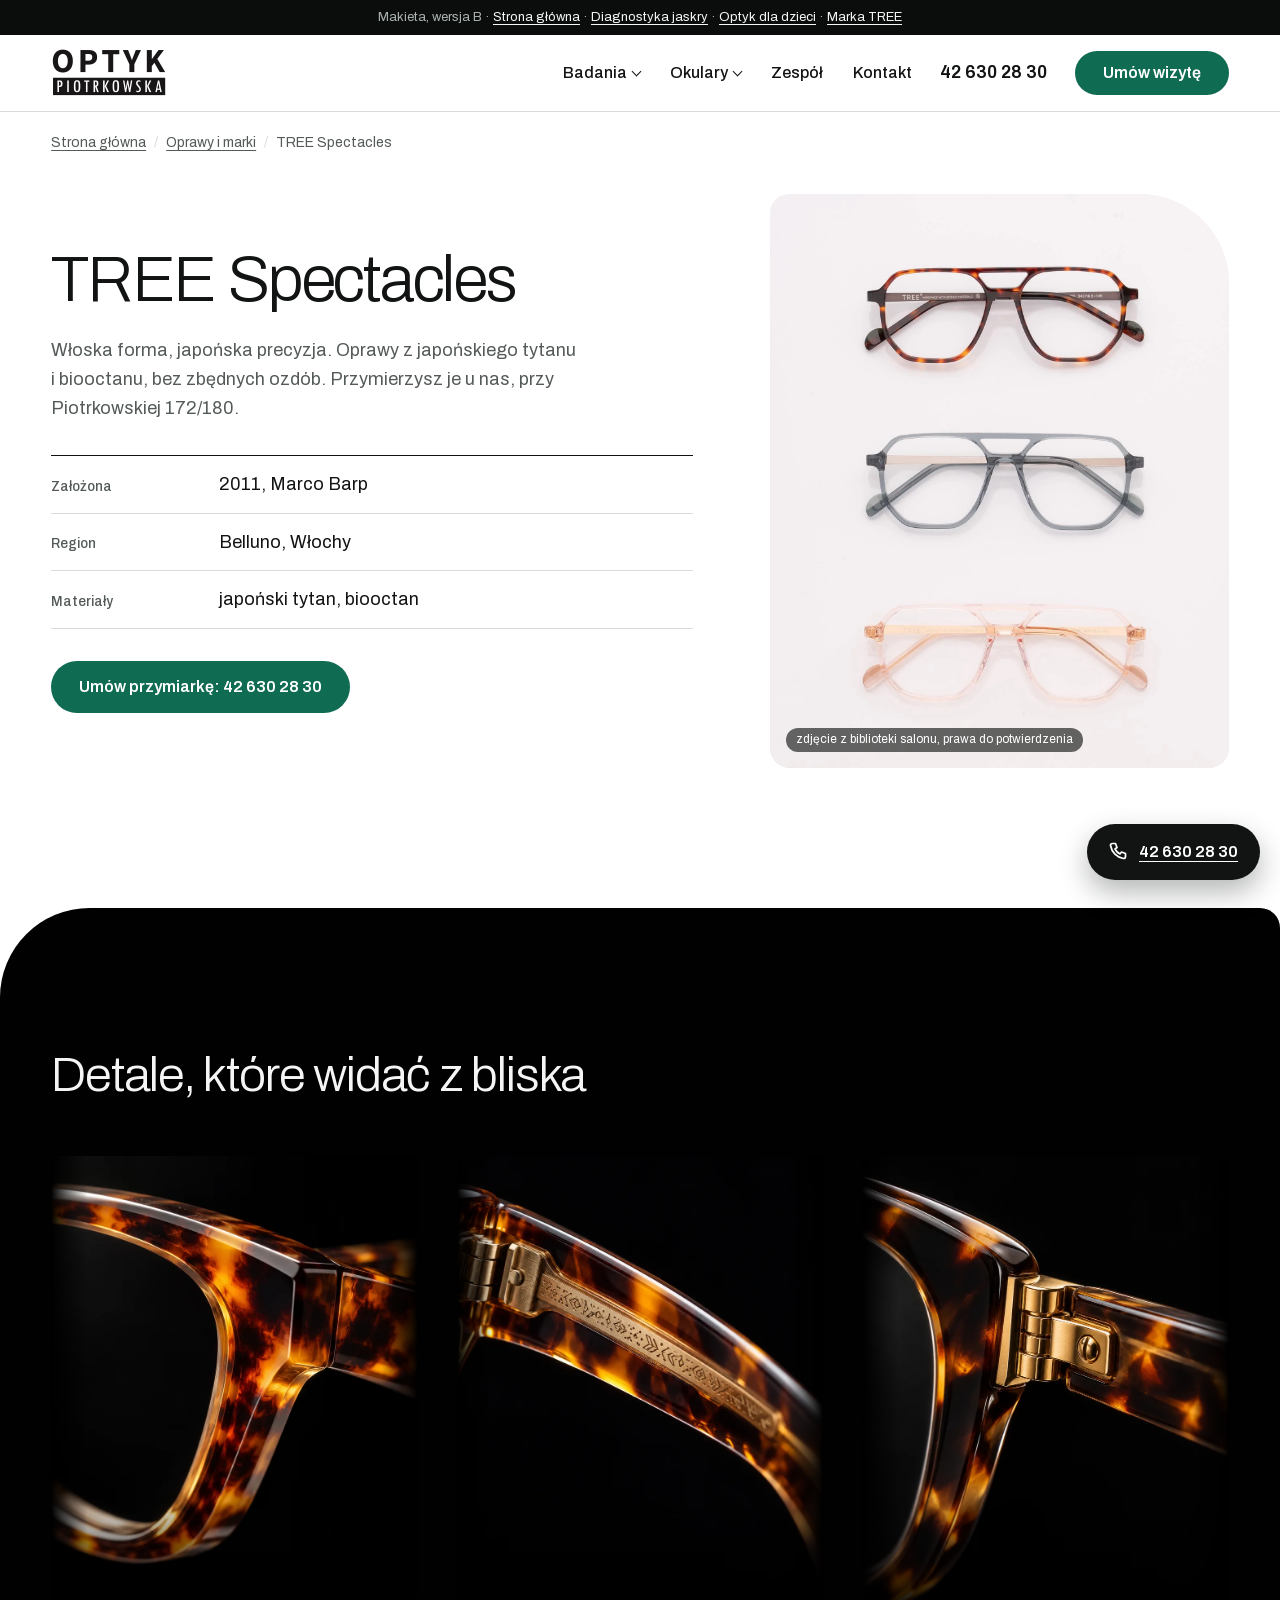
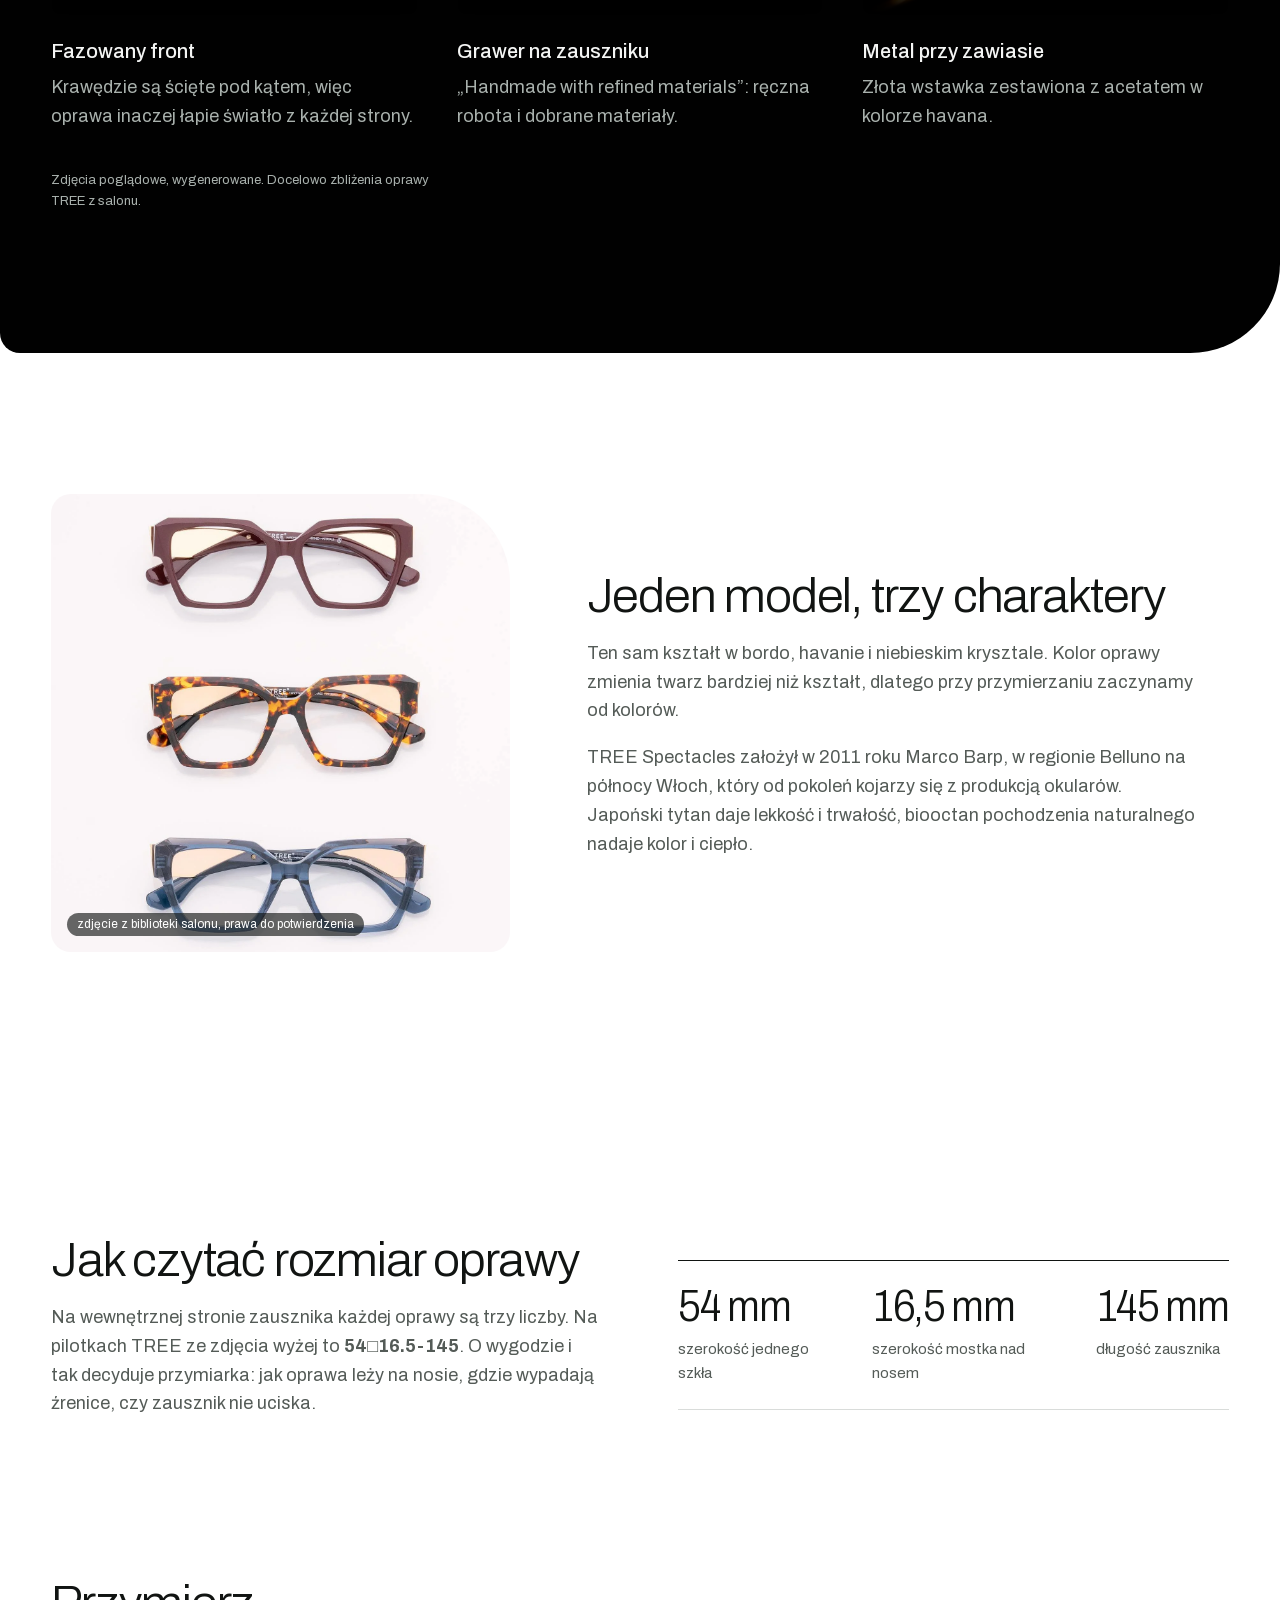
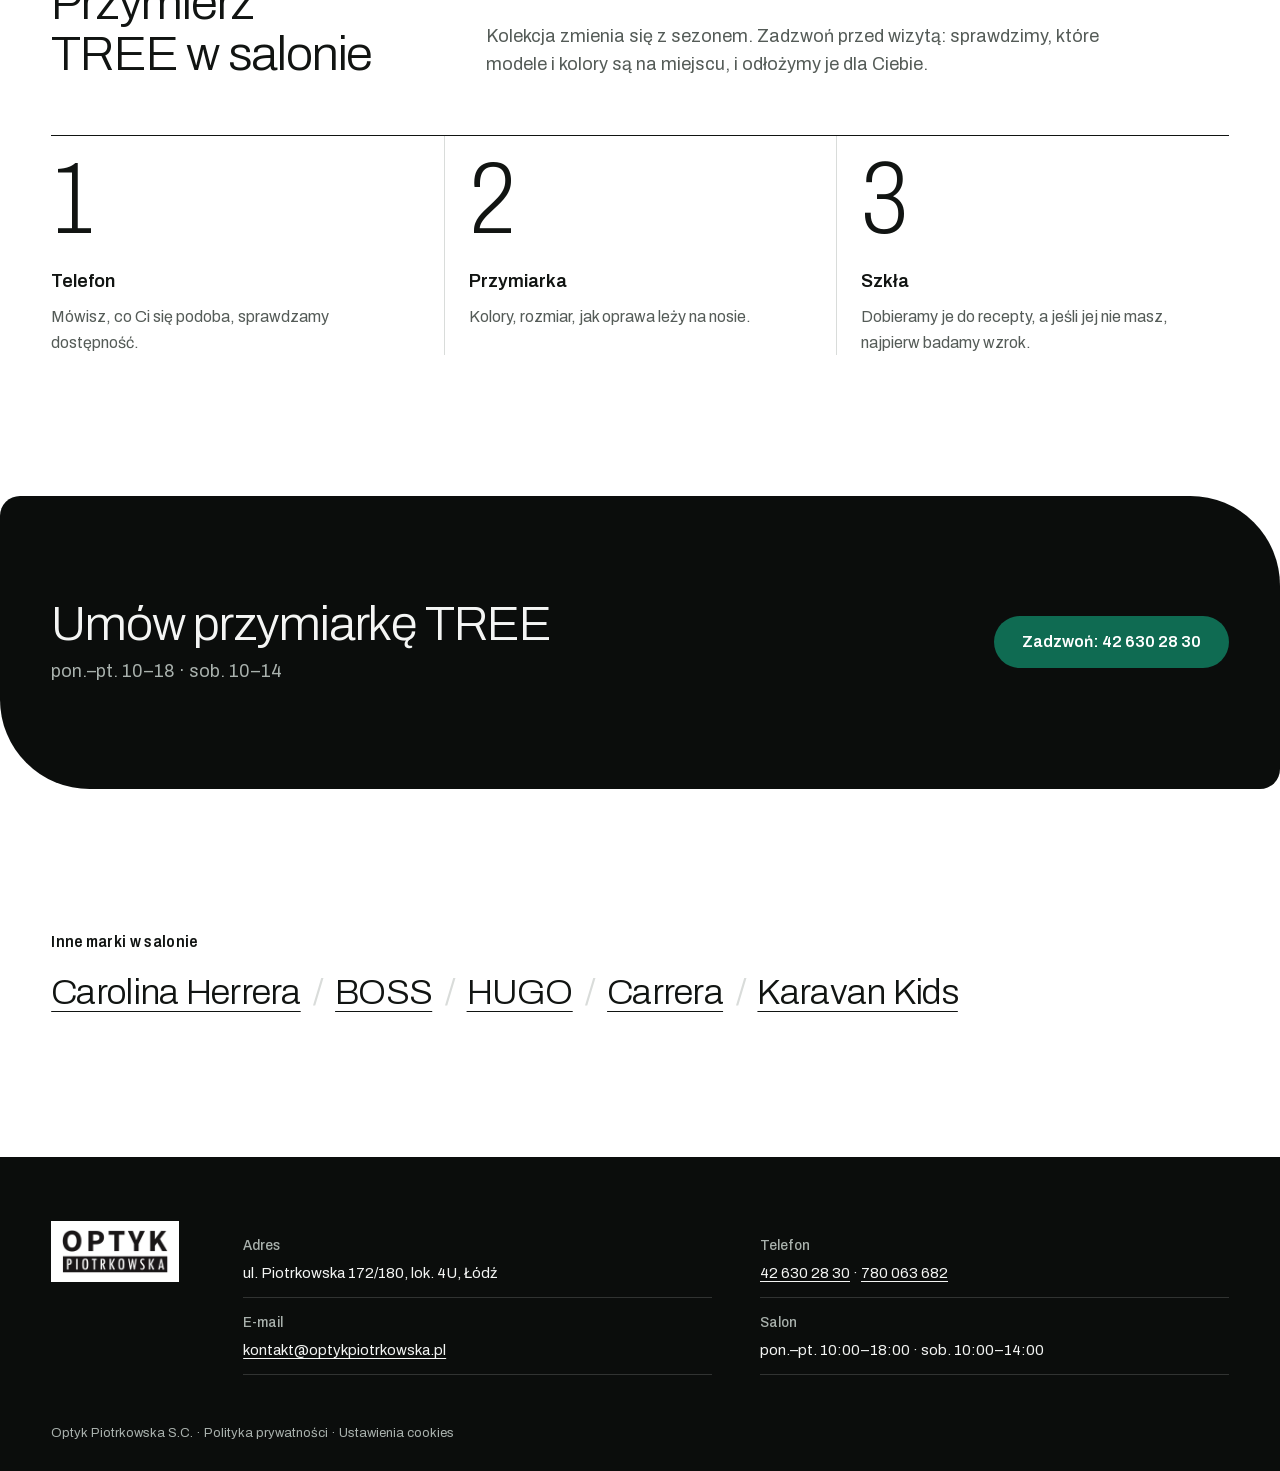
==== commit 7d570d72: "Update mockup version B" ====
--- a/marka-tree.html
+++ b/marka-tree.html
@@ -8,7 +8,7 @@
 <meta name="description" content="Oprawy TREE Spectacles (Belluno, Włochy) z japońskiego tytanu i biooctanu. Przymiarka w salonie przy ul. Piotrkowskiej 172/180 w Łodzi.">
 <meta name="theme-color" content="#ffffff">
 <link rel="preload" href="fonts/archivo.woff2" as="font" type="font/woff2" crossorigin>
-<link rel="stylesheet" href="style.css?v=1d04fd92">
+<link rel="stylesheet" href="style.css?v=d2bdfa2d">
 </head>
 <body>
 <a class="skip" href="#tresc">Przejdź do treści</a>
@@ -25,25 +25,37 @@
         <li class="nav__group">
           <button class="nav__trigger" type="button" aria-expanded="false" aria-controls="menu-badania">Badania</button>
           <div class="nav__panel" id="menu-badania" hidden>
-            <ul>
-              <li><a href="index.html#uslugi"><span>Badanie wzroku</span><span class="nav__price">100 zł</span></a></li>
-              <li><a href="index.html#okulistka"><span>Wizyta okulistyczna</span><span class="nav__price">200 zł</span></a></li>
-              <li><a href="podstrona-jaskra.html"><span>Diagnostyka jaskry GDx PRO</span><span class="nav__price"><span class="tbd">[cena]</span></span></a></li>
-              <li><a href="index.html#uslugi"><span>Dobór soczewek kontaktowych</span><span class="nav__price">200 zł</span></a></li>
-              <li><a href="podstrona-dzieci.html"><span>Konsultacja okulistyczna dzieci</span><span class="nav__price">200 zł</span></a></li>
-              <li><a href="index.html#uslugi"><span>Badanie kierowców</span><span class="nav__price">180 zł</span></a></li>
-            </ul>
+            <div class="nav__panel-inner">
+              <ul class="nav__rows">
+                <li><a href="index.html#uslugi"><span>Badanie wzroku</span><span class="nav__price">100 zł</span></a></li>
+                <li><a href="index.html#okulistka"><span>Wizyta okulistyczna</span><span class="nav__price">200 zł</span></a></li>
+                <li><a href="podstrona-jaskra.html"><span>Diagnostyka jaskry GDx PRO</span><span class="nav__price"><span class="tbd">[cena]</span></span></a></li>
+                <li><a href="index.html#uslugi"><span>Dobór soczewek kontaktowych</span><span class="nav__price">200 zł</span></a></li>
+                <li><a href="podstrona-dzieci.html"><span>Konsultacja okulistyczna dzieci</span><span class="nav__price">200 zł</span></a></li>
+                <li><a href="index.html#uslugi"><span>Badanie kierowców</span><span class="nav__price">180 zł</span></a></li>
+              </ul>
+              <div class="nav__cta">
+                <p class="nav__cta-title">Umów wizytę</p>
+                <a class="nav__cta-phone" href="tel:+48426302830">42 630 28 30</a>
+                <p>Okulistkę umówisz też przez <a href="https://www.znanylekarz.pl/profil/monika-szczyglowska-uramowska" rel="noopener">ZnanyLekarz</a>.</p>
+                <p>Salon: pon.–pt. 10–18, sob. 10–14</p>
+              </div>
+            </div>
           </div>
         </li>
         <li class="nav__group">
           <button class="nav__trigger" type="button" aria-expanded="false" aria-controls="menu-okulary">Okulary</button>
           <div class="nav__panel" id="menu-okulary" hidden>
-            <ul>
-              <li><a href="index.html#okulary"><span>Szkła progresywne</span></a></li>
-              <li><a href="index.html#okulary"><span>Oprawy i marki</span></a></li>
-              <li><a href="marka-tree.html"><span>TREE Spectacles</span></a></li>
-              <li><a href="podstrona-dzieci.html"><span>Okulary dla dzieci</span></a></li>
-            </ul>
+            <div class="nav__panel-inner">
+              <ul class="nav__rows nav__rows--single">
+                <li><a href="index.html#okulary"><span>Szkła progresywne</span></a></li>
+                <li><a href="index.html#okulary"><span>Oprawy i marki</span></a></li>
+                <li><a href="marka-tree.html"><span>TREE Spectacles</span></a></li>
+                <li><a href="podstrona-dzieci.html"><span>Okulary dla dzieci</span></a></li>
+              </ul>
+              <a class="nav__card" href="marka-tree.html"><img src="img/marki/tree-pilotki.webp" width="1440" height="1802" alt=""><span>Oprawy TREE Spectacles</span></a>
+              <a class="nav__card" href="podstrona-dzieci.html"><img src="img/poglad/oprawy-dzieci.webp" width="1200" height="800" alt=""><span>Okulary dla dzieci</span></a>
+            </div>
           </div>
         </li>
         <li><a class="nav__link" href="index.html#okulistka">Zespół</a></li>
@@ -77,6 +89,7 @@
       <li><a href="index.html#okulistka">Zespół</a></li>
       <li><a href="index.html#kontakt">Kontakt</a></li>
     </ul>
+    <p class="menu-mobile__cta"><a class="btn btn--book" href="tel:+48426302830">Zadzwoń: 42 630 28 30</a> <a class="link" href="https://www.znanylekarz.pl/profil/monika-szczyglowska-uramowska" rel="noopener">ZnanyLekarz</a></p>
   </nav>
 </header>
 
@@ -185,6 +198,6 @@
 <!-- Service-row preview: follows the pointer over the service table -->
 <div class="peek" aria-hidden="true"><img src="img/obj-foropter.webp" width="900" height="1125" alt=""></div>
 
-<script src="app.js?v=20f8b50d" defer></script>
+<script src="app.js?v=04daa71e" defer></script>
 </body>
 </html>
--- a/style.css
+++ b/style.css
@@ -84,17 +84,34 @@
 .top__inner { max-width: 1440px; margin: 0 auto; height: var(--header); padding: 0 var(--gutter); display: flex; align-items: center; gap: 28px; }
 .top__logo img { width: 116px; }
 .nav { margin-left: auto; }
-.nav__list { display: flex; gap: 30px; margin: 0; padding: 0; list-style: none; }
-.nav__link, .nav__trigger { display: inline-flex; align-items: center; gap: 6px; padding: 10px 0; border: 0; background: none; color: var(--ink); text-decoration: none; cursor: pointer; font-family: inherit; }
+.nav__list { display: flex; align-items: center; gap: 30px; margin: 0; padding: 0; list-style: none; }
+.nav__link, .nav__trigger { display: inline-flex; align-items: center; gap: 6px; height: 44px; padding: 0; line-height: 1; font-size: 1rem; border: 0; background: none; color: var(--ink); text-decoration: none; cursor: pointer; font-family: inherit; }
 .nav__trigger::after { content: ""; width: 7px; height: 7px; margin-top: -3px; border-right: 1.5px solid currentColor; border-bottom: 1.5px solid currentColor; transform: rotate(45deg); transition: transform .25s var(--ease); }
 .nav__trigger[aria-expanded="true"]::after { transform: rotate(-135deg); margin-top: 3px; }
 .nav__link:hover, .nav__trigger:hover, .nav__trigger[aria-expanded="true"] { text-decoration: underline; text-decoration-thickness: 2px; text-underline-offset: 8px; }
-.nav__group { position: relative; }
-.nav__panel { position: absolute; top: calc(100% + 18px); left: -24px; width: 380px; padding: 8px 24px; background: var(--white); border: 1px solid var(--rule); border-radius: var(--radius); box-shadow: 0 24px 48px rgba(11, 13, 12, .12); }
-.nav__panel ul { margin: 0; padding: 0; list-style: none; }
-.nav__panel a { display: flex; justify-content: space-between; gap: 16px; padding: 14px 0; border-bottom: 1px solid var(--rule); text-decoration: none; }
-.nav__panel li:last-child a { border-bottom: 0; }
-.nav__panel a:hover span:first-child { color: var(--book); }
+.nav__group { position: static; }
+/* Dropdown: a full-width panel flush under the header, content on the page grid */
+.nav__panel { position: absolute; top: 100%; left: 0; right: 0; z-index: 39; background: var(--white); border-top: 1px solid var(--rule); box-shadow: 0 28px 40px -20px rgba(11, 13, 12, .22); }
+.nav__panel:not([hidden]) { animation: panel-in .25s var(--ease); }
+@keyframes panel-in { from { opacity: 0; transform: translateY(-6px); } }
+.nav__panel-inner { max-width: var(--wrap); margin: 0 auto; padding: 36px var(--gutter) 44px; display: grid; grid-template-columns: minmax(0, 2fr) minmax(0, 1fr); gap: 48px; align-items: start; }
+.nav__rows { display: grid; grid-template-columns: 1fr 1fr; column-gap: 48px; margin: 0; padding: 0; list-style: none; border-top: 2px solid var(--ink); }
+.nav__rows a { display: flex; justify-content: space-between; align-items: center; gap: 16px; min-height: 64px; border-bottom: 1px solid var(--rule); text-decoration: none; font-size: 1.125rem; }
+.nav__rows a:hover span:first-child { color: var(--book); }
+.nav__rows--single { grid-template-columns: 1fr; }
+.nav__cta { padding: 24px 28px; background: var(--mist); border-radius: var(--radius); }
+.nav__cta p { margin: 0; font-size: .9375rem; color: var(--ink-2); }
+.nav__cta p + p { margin-top: 4px; }
+.nav__cta .nav__cta-title { margin: 0 0 6px; font-size: 1.125rem; font-weight: 500; color: var(--ink); }
+.nav__cta-phone { display: block; margin-bottom: 12px; font-size: 1.75rem; font-weight: 300; letter-spacing: -.02em; text-decoration: none; font-variant-numeric: tabular-nums; }
+.nav__cta-phone:hover { color: var(--book); }
+#menu-okulary .nav__panel-inner { grid-template-columns: minmax(0, 1fr) minmax(0, 1fr) minmax(0, 1fr); }
+.nav__card { position: relative; display: block; aspect-ratio: 4 / 3; overflow: hidden; border-radius: var(--radius); text-decoration: none; }
+.nav__card img { width: 100%; height: 100%; object-fit: cover; transition: transform .6s var(--ease); }
+.nav__card:hover img { transform: scale(1.04); }
+.nav__card span { position: absolute; left: 14px; bottom: 14px; padding: 6px 14px; border-radius: 999px; background: var(--white); font-size: .9375rem; }
+.menu-mobile__cta { display: flex; flex-wrap: wrap; align-items: center; gap: 12px 20px; margin: 24px 0 0; }
+.menu-mobile__cta .btn { padding: 0 22px; }
 .nav__price { color: var(--ink-2); font-size: .9375rem; white-space: nowrap; }
 .top__phone { font-weight: 600; text-decoration: none; white-space: nowrap; }
 .top__book { min-height: 44px; }
@@ -117,6 +134,8 @@
 /* The photo fills the column instead of setting the hero height, so the hero keeps its min-height */
 .hero__media img { position: absolute; inset: 0; width: 100%; height: 100%; object-fit: cover; object-position: 50% 100%; } /* face above the visit card */
 .visit { position: absolute; left: calc(43% + 40px); bottom: 40px; z-index: 2; width: 420px; padding: 28px 28px 22px; background: var(--white); border-radius: var(--radius); box-shadow: 0 30px 60px rgba(11, 13, 12, .18), 0 2px 6px rgba(11, 13, 12, .08); }
+/* The card's bottom-left corner runs parallel to the photo's large corner: same centre, radius less the 40px inset */
+.visit { --visit-inset: 40px; border-bottom-left-radius: max(var(--radius), calc(var(--radius-lg) - var(--visit-inset))); }
 .visit__title { margin: 0 0 8px; font-size: 1.375rem; font-weight: 500; letter-spacing: -.01em; }
 .visit__list { margin: 0 0 20px; padding: 0; list-style: none; border-top: 2px solid var(--ink); }
 .visit__list a { display: flex; justify-content: space-between; gap: 12px; padding: 13px 0; border-bottom: 1px solid var(--rule); text-decoration: none; }
@@ -277,7 +296,8 @@
 /* Floating phone (Ortorad) */
 .float-call { position: fixed; right: 20px; bottom: 20px; z-index: 45; display: grid; place-items: center; width: 56px; height: 56px; border-radius: 50%; background: var(--ink); color: var(--white); box-shadow: 0 12px 28px rgba(11, 13, 12, .3); }
 .float-call svg { width: 24px; height: 24px; fill: none; stroke: currentColor; stroke-width: 1.7; stroke-linejoin: round; }
-.float-call { transition: background-color .2s var(--ease); }
+.float-call { transition: background-color .2s var(--ease), opacity .3s var(--ease), transform .3s var(--ease); }
+.float-call.is-away { opacity: 0; transform: translateY(12px); pointer-events: none; visibility: hidden; }
 .float-call:hover { background: var(--book); }
 .float-call__no { display: none; }
 @media (min-width: 1101px) {
@@ -323,7 +343,7 @@
   .nav, .top__phone { display: none; }
   .nav-toggle { display: inline-flex; align-items: center; min-height: 44px; padding: 0 18px; border: 1px solid var(--ink); border-radius: 999px; background: none; font: 600 .9375rem "Archivo", sans-serif; cursor: pointer; }
   .top__book { margin-left: auto; }
-  .visit { left: auto; right: var(--gutter); }
+  .visit { left: auto; right: var(--gutter); border-bottom-left-radius: var(--radius); }
   .table a { grid-template-columns: minmax(0, 1fr) 150px 24px; }
   .table__who { display: none; }
   .tiles { grid-template-columns: repeat(2, minmax(0, 1fr)); }
@@ -393,7 +413,8 @@
 }
 
 @media (prefers-reduced-motion: reduce) {
-  .table__name, .table a::after, .peek, .faq summary::after, .nav__trigger::after, .tile img, .tile::after { transition: none; }
+  .table__name, .table a::after, .peek, .faq summary::after, .nav__trigger::after, .tile img, .tile::after, .nav__card img { transition: none; }
+  .nav__panel:not([hidden]) { animation: none; }
   .tile:hover img { transform: none; }
 }
 
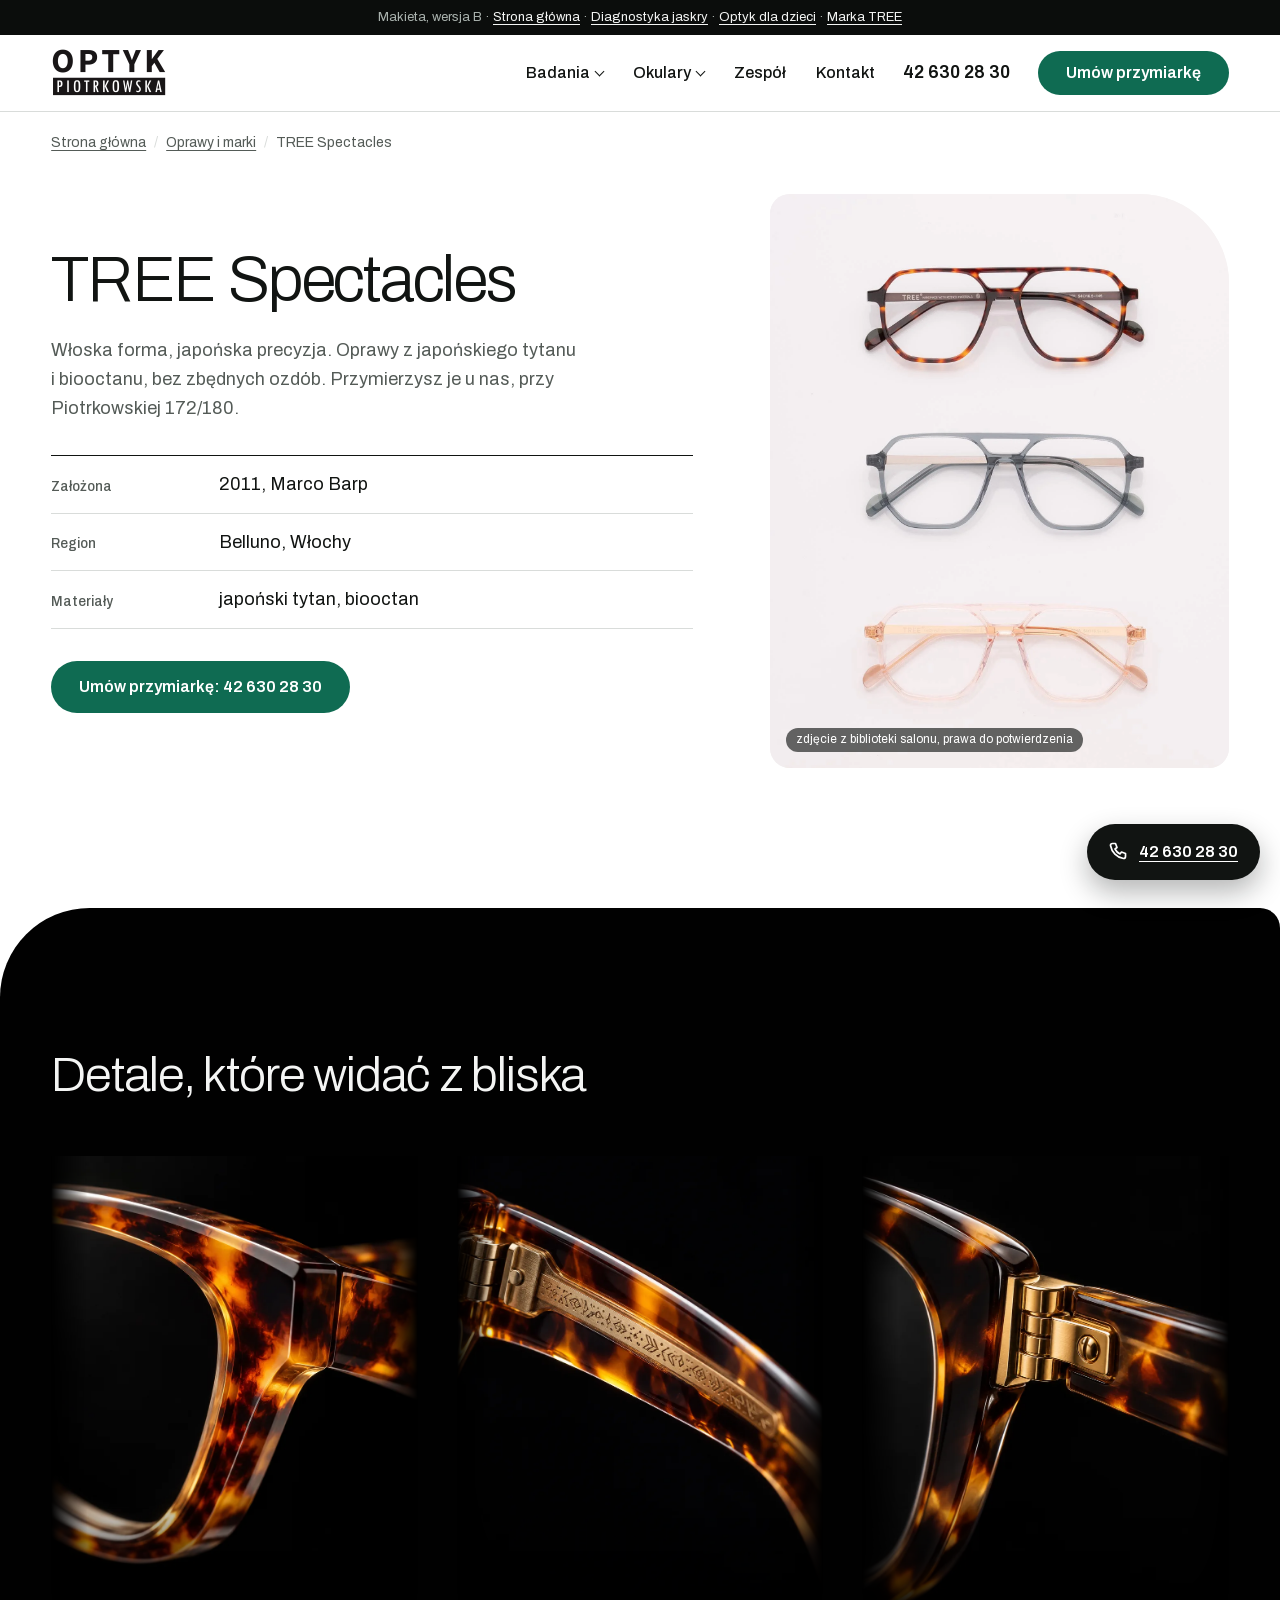
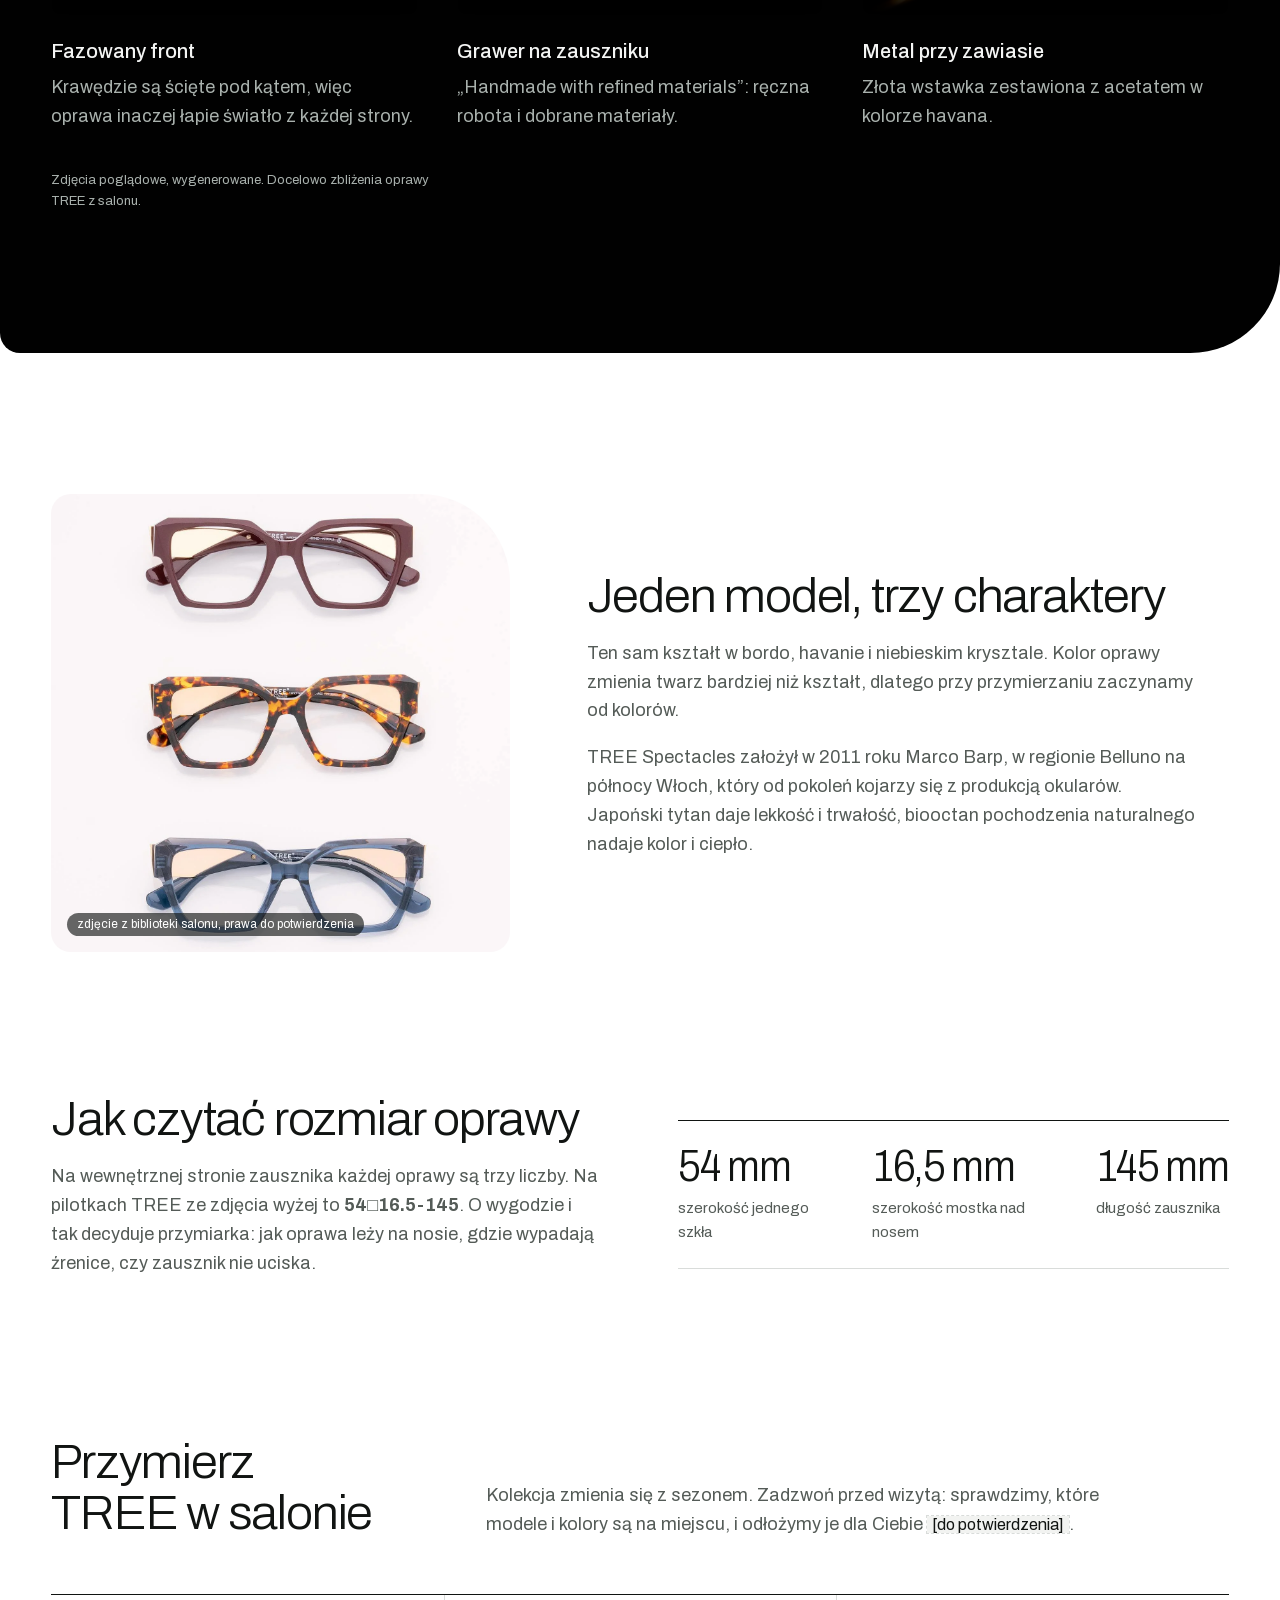
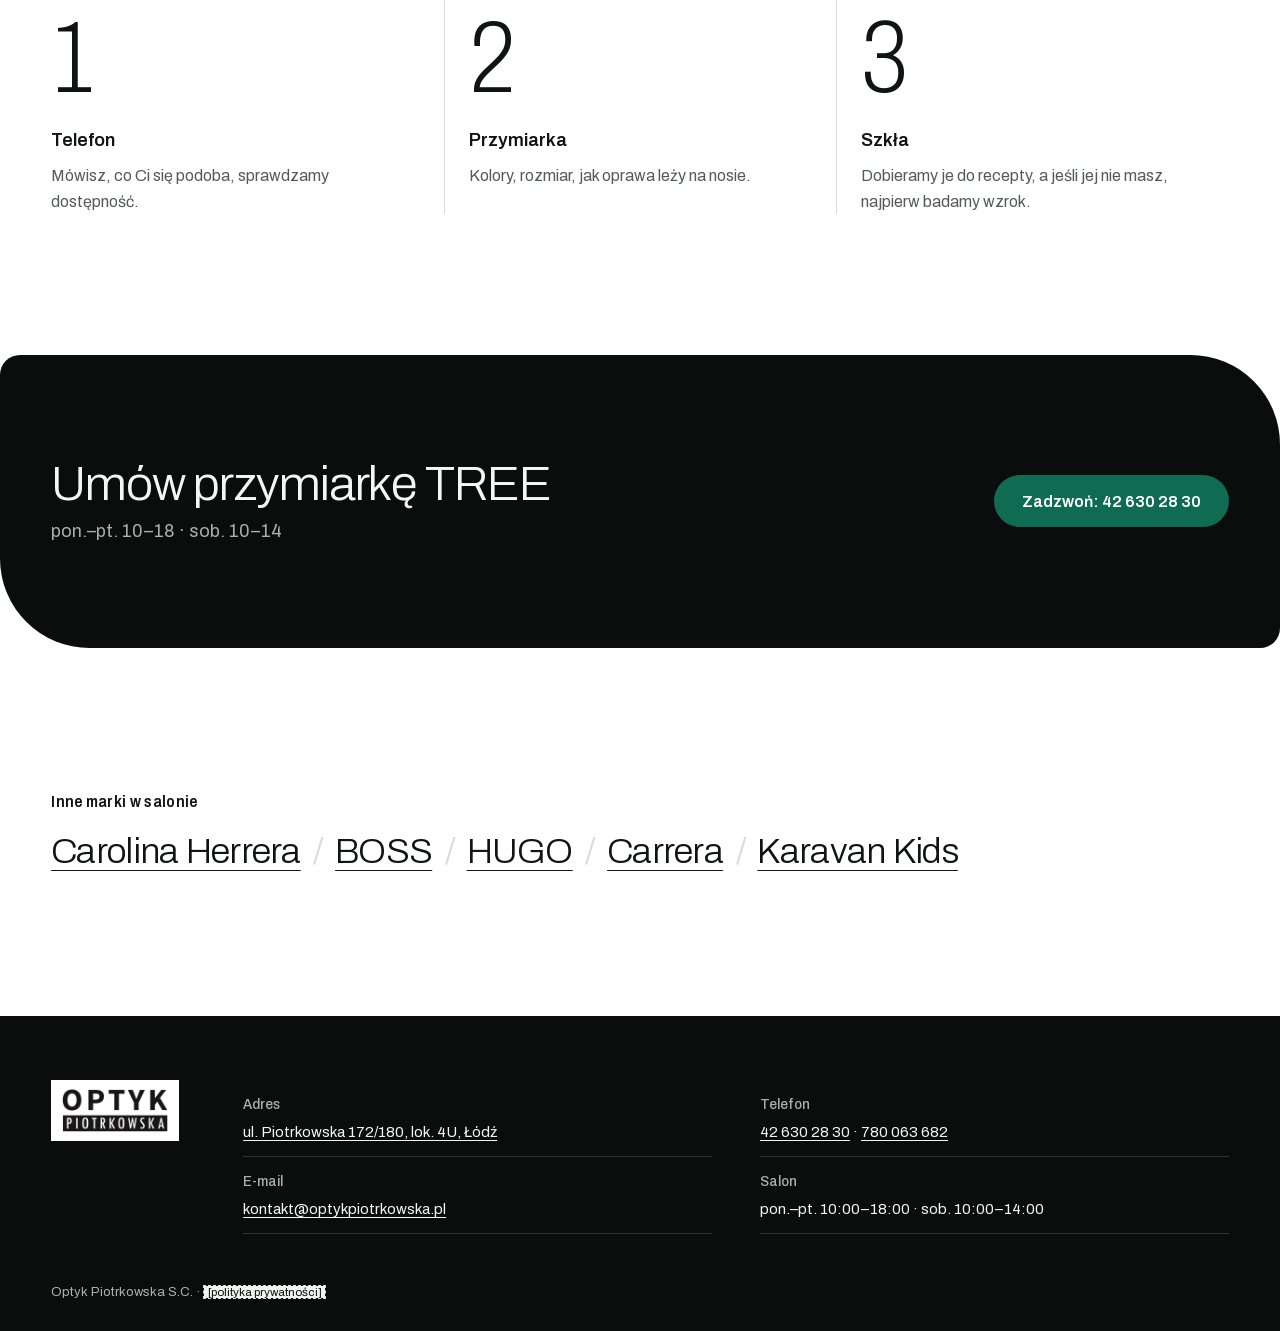
==== commit 08075176: "Update mockup version B" ====
--- a/marka-tree.html
+++ b/marka-tree.html
@@ -8,7 +8,7 @@
 <meta name="description" content="Oprawy TREE Spectacles (Belluno, Włochy) z japońskiego tytanu i biooctanu. Przymiarka w salonie przy ul. Piotrkowskiej 172/180 w Łodzi.">
 <meta name="theme-color" content="#ffffff">
 <link rel="preload" href="fonts/archivo.woff2" as="font" type="font/woff2" crossorigin>
-<link rel="stylesheet" href="style.css?v=d2bdfa2d">
+<link rel="stylesheet" href="style.css?v=88b8f822">
 </head>
 <body>
 <a class="skip" href="#tresc">Przejdź do treści</a>
@@ -28,10 +28,10 @@
             <div class="nav__panel-inner">
               <ul class="nav__rows">
                 <li><a href="index.html#uslugi"><span>Badanie wzroku</span><span class="nav__price">100 zł</span></a></li>
-                <li><a href="index.html#okulistka"><span>Wizyta okulistyczna</span><span class="nav__price">200 zł</span></a></li>
+                <li><a href="index.html#okulistka"><span>Wizyta okulistyczna</span><span class="nav__price">200 zł<small>sob. 250 zł</small></span></a></li>
                 <li><a href="podstrona-jaskra.html"><span>Diagnostyka jaskry GDx PRO</span><span class="nav__price"><span class="tbd">[cena]</span></span></a></li>
                 <li><a href="index.html#uslugi"><span>Dobór soczewek kontaktowych</span><span class="nav__price">200 zł</span></a></li>
-                <li><a href="podstrona-dzieci.html"><span>Konsultacja okulistyczna dzieci</span><span class="nav__price">200 zł</span></a></li>
+                <li><a href="podstrona-dzieci.html"><span>Konsultacja okulistyczna dzieci</span><span class="nav__price">200 zł<small>sob. 250 zł</small></span></a></li>
                 <li><a href="index.html#uslugi"><span>Badanie kierowców</span><span class="nav__price">180 zł</span></a></li>
               </ul>
               <div class="nav__cta">
@@ -53,8 +53,8 @@
                 <li><a href="marka-tree.html"><span>TREE Spectacles</span></a></li>
                 <li><a href="podstrona-dzieci.html"><span>Okulary dla dzieci</span></a></li>
               </ul>
-              <a class="nav__card" href="marka-tree.html"><img src="img/marki/tree-pilotki.webp" width="1440" height="1802" alt=""><span>Oprawy TREE Spectacles</span></a>
-              <a class="nav__card" href="podstrona-dzieci.html"><img src="img/poglad/oprawy-dzieci.webp" width="1200" height="800" alt=""><span>Okulary dla dzieci</span></a>
+              <a class="nav__card" href="marka-tree.html"><img src="img/marki/tree-pilotki.webp" width="1440" height="1802" loading="lazy" alt=""><span>Oprawy TREE Spectacles</span></a>
+              <a class="nav__card" href="podstrona-dzieci.html"><img src="img/poglad/oprawy-dzieci.webp" width="1200" height="800" loading="lazy" alt=""><span>Okulary dla dzieci</span></a>
             </div>
           </div>
         </li>
@@ -64,7 +64,7 @@
     </nav>
 
     <a class="top__phone" href="tel:+48426302830">42 630 28 30</a>
-    <a class="btn btn--book top__book" href="tel:+48426302830">Umów wizytę</a>
+    <a class="btn btn--book top__book" href="tel:+48426302830">Umów przymiarkę</a>
     <button class="nav-toggle" type="button" aria-expanded="false" aria-controls="menu-mobile">Menu</button>
   </div>
 
@@ -154,7 +154,7 @@
 <section class="stages wrap" aria-labelledby="przymiarka-title">
   <div class="stages__head">
     <h2 id="przymiarka-title" class="h2">Przymierz TREE w salonie</h2>
-    <p>Kolekcja zmienia się z sezonem. Zadzwoń przed wizytą: sprawdzimy, które modele i kolory są na miejscu, i odłożymy je dla Ciebie.</p>
+    <p>Kolekcja zmienia się z sezonem. Zadzwoń przed wizytą: sprawdzimy, które modele i kolory są na miejscu, i odłożymy je dla Ciebie <span class="tbd">[do potwierdzenia]</span>.</p>
   </div>
   <ol class="stages__list stages__list--three">
     <li><span class="stages__no" aria-hidden="true">1</span><h3>Telefon</h3><p>Mówisz, co Ci się podoba, sprawdzamy dostępność.</p></li>
@@ -183,21 +183,18 @@
   <div class="wrap foot__grid">
     <img class="foot__logo" src="img/logo-optyk-piotrkowska.png" width="464" height="196" alt="Optyk Piotrkowska">
     <dl class="foot__facts">
-      <div><dt>Adres</dt><dd>ul. Piotrkowska 172/180, lok. 4U, Łódź</dd></div>
+      <div><dt>Adres</dt><dd><a href="https://www.google.com/maps/search/?api=1&amp;query=Piotrkowska+172%2F180+%C5%81%C3%B3d%C5%BA" rel="noopener">ul. Piotrkowska 172/180, lok. 4U, Łódź</a></dd></div>
       <div><dt>Telefon</dt><dd><a href="tel:+48426302830">42 630 28 30</a> · <a href="tel:+48780063682">780 063 682</a></dd></div>
       <div><dt>E-mail</dt><dd><a href="mailto:kontakt@optykpiotrkowska.pl">kontakt@optykpiotrkowska.pl</a></dd></div>
       <div><dt>Salon</dt><dd>pon.–pt. 10:00–18:00 · sob. 10:00–14:00</dd></div>
     </dl>
   </div>
-  <p class="wrap foot__legal">Optyk Piotrkowska S.C. · Polityka prywatności · Ustawienia cookies</p>
+  <p class="wrap foot__legal">Optyk Piotrkowska S.C. · <span class="tbd">[polityka prywatności]</span></p>
 </footer>
 
 <!-- Floating phone (Ortorad's solution): one tap from anywhere -->
 <a class="float-call" href="tel:+48426302830" aria-label="Zadzwoń: 42 630 28 30"><svg viewBox="0 0 24 24" aria-hidden="true"><path d="M7.5 3.5h3l1.5 4-2 1.5a11 11 0 0 0 5 5l1.5-2 4 1.5v3a2 2 0 0 1-2 2A16 16 0 0 1 5.5 5.5a2 2 0 0 1 2-2z"/></svg><span class="float-call__no" aria-hidden="true">42 630 28 30</span></a>
 
-<!-- Service-row preview: follows the pointer over the service table -->
-<div class="peek" aria-hidden="true"><img src="img/obj-foropter.webp" width="900" height="1125" alt=""></div>
-
-<script src="app.js?v=04daa71e" defer></script>
+<script src="app.js?v=7788a3f9" defer></script>
 </body>
 </html>
--- a/style.css
+++ b/style.css
@@ -116,7 +116,7 @@
 .top__phone { font-weight: 600; text-decoration: none; white-space: nowrap; }
 .top__book { min-height: 44px; }
 .nav-toggle { display: none; }
-.menu-mobile { padding: 8px var(--gutter) 24px; border-top: 1px solid var(--rule); }
+.menu-mobile { max-height: calc(100dvh - var(--header)); overflow-y: auto; overscroll-behavior: contain; padding: 8px var(--gutter) 24px; border-top: 1px solid var(--rule); }
 .menu-mobile__h { margin: 18px 0 4px; font-stretch: 75%; text-transform: uppercase; letter-spacing: .09em; font-size: .8125rem; font-weight: 600; color: var(--ink-2); }
 .menu-mobile ul { margin: 0; padding: 0; list-style: none; }
 .menu-mobile a { display: block; padding: 12px 0; border-bottom: 1px solid var(--rule); text-decoration: none; font-size: 1.125rem; }
@@ -128,6 +128,7 @@
 .hero__copy { align-self: center; padding: 56px clamp(24px, 3vw, 48px) 56px max(var(--gutter), calc((min(100vw, var(--hero-max)) - var(--wrap)) / 2 + var(--gutter))); }
 .hero__lede { max-width: 30em; margin: 28px 0 0; font-size: clamp(1.125rem, 1.3vw, 1.25rem); color: var(--ink-2); }
 .rating { display: flex; align-items: center; gap: 12px; margin: 28px 0 0; font-size: .9375rem; }
+.hero__call { display: none; margin: 28px 0 0; }
 .stars { width: 98px; height: 18px; fill: var(--ink); flex: none; }
 .hero__media { position: relative; margin: 0; overflow: hidden; background: var(--mist); border-radius: 0 0 0 var(--radius-lg); }
 .hero__media .badge { left: auto; right: 16px; top: 16px; bottom: auto; }
@@ -141,9 +142,18 @@
 .visit__list a { display: flex; justify-content: space-between; gap: 12px; padding: 13px 0; border-bottom: 1px solid var(--rule); text-decoration: none; }
 .visit__list a::after { content: ""; flex: none; align-self: center; width: 16px; height: 16px; background: var(--ink-2); mask: url("data:image/svg+xml,%3Csvg xmlns='http://www.w3.org/2000/svg' viewBox='0 0 16 16'%3E%3Cpath d='M2 8h11M9 4l4 4-4 4' fill='none' stroke='black' stroke-width='1.5' stroke-linecap='round' stroke-linejoin='round'/%3E%3C/svg%3E") center / contain no-repeat; }
 .visit__list a:hover::after { background: var(--book); }
+/* How each row books: a handset calls, a calendar opens online booking */
+.visit__list a::after { display: none; }
+.visit__how { flex: none; display: grid; place-items: center; width: 32px; height: 32px; align-self: center; border-radius: 50%; background: var(--mist); color: var(--ink); }
+.visit__how svg { width: 18px; height: 18px; }
+.visit__list a:hover .visit__how { background: var(--book); color: var(--white); }
+.visit__note svg { width: 16px; height: 16px; vertical-align: -3px; }
+.sr { position: absolute; width: 1px; height: 1px; overflow: hidden; clip-path: inset(50%); white-space: nowrap; }
 .visit__list a:hover span:first-child { color: var(--book); }
-.visit__price { margin-left: auto; color: var(--ink-2); white-space: nowrap; }
-.visit__note { margin: 12px 0 0; font-size: .8125rem; color: var(--ink-2); }
+.visit__price { margin-left: auto; color: var(--ink-2); white-space: nowrap; text-align: right; }
+.visit__price small, .nav__price small { display: block; font-size: .875rem; }
+.visit__note { margin: 12px 0 0; font-size: .9375rem; color: var(--ink-2); }
+.visit__note + .visit__note { margin-top: 2px; }
 
 /* Services: one ruled price table */
 .services { padding-top: var(--section); padding-bottom: var(--section); display: grid; grid-template-columns: 4fr 8fr; gap: clamp(32px, 5vw, 80px); }
@@ -154,15 +164,10 @@
 .table__name { font-size: clamp(1.125rem, 1.6vw, 1.375rem); transition: transform .3s var(--ease); }
 .table__who { color: var(--ink-2); }
 .table__price { text-align: right; white-space: nowrap; }
-.table__price small { display: block; font-size: .8125rem; color: var(--ink-2); }
+.table__price small { display: block; font-size: .9375rem; color: var(--ink-2); }
 .table a:hover .table__name { transform: translateX(8px); color: var(--book); }
 .table a:hover::after { background: var(--book); transform: translateX(4px); }
 .table--compact a { padding: 16px 0; }
-
-/* Signature: the photo preview under the pointer over the service table */
-.peek { position: fixed; left: 0; top: 0; z-index: 30; width: 220px; aspect-ratio: 4 / 5; pointer-events: none; opacity: 0; overflow: hidden; background: var(--black); box-shadow: 0 20px 40px rgba(11, 13, 12, .25); transition: opacity .25s var(--ease); will-change: transform; }
-.peek img { width: 100%; height: 100%; object-fit: cover; }
-.peek.is-on { opacity: 1; }
 
 /* Instruments on black */
 .instruments { max-width: 1440px; margin: 0 auto; padding: var(--section) 0; background: var(--photo-black); color: var(--on-black); border-radius: var(--radius-lg) var(--radius) var(--radius-lg) var(--radius); }
@@ -240,9 +245,9 @@
 .contact__grid { display: grid; grid-template-columns: 7fr 5fr; gap: clamp(32px, 6vw, 112px); align-items: end; }
 .contact__address { margin: 0 0 40px; font-size: clamp(2.5rem, 5vw, 4.5rem); font-weight: 300; line-height: 1; letter-spacing: -.035em; }
 .facts { margin: 0; border-top: 1px solid var(--ink); }
-.facts div { display: grid; grid-template-columns: 9.5rem 1fr; gap: 16px; padding: 14px 0; border-bottom: 1px solid var(--rule); }
+.facts div { display: grid; grid-template-columns: 9.5rem minmax(0, 1fr); gap: 16px; padding: 14px 0; border-bottom: 1px solid var(--rule); }
 .facts dt { color: var(--ink-2); padding-top: .25em; }
-.facts dd { margin: 0; }
+.facts dd { margin: 0; min-width: 0; overflow-wrap: anywhere; }
 .contact__media { position: relative; margin: 0; }
 .contact__media img { width: 100%; aspect-ratio: 4 / 5; object-fit: cover; border-radius: var(--shape); }
 
@@ -282,6 +287,9 @@
 .closing__inner .btn { grid-column: 2; grid-row: 1 / span 2; }
 .related { padding-top: var(--section); padding-bottom: var(--section); }
 
+/* Neighbouring sections that both pad: keep one gap, not two */
+.split + .stages, .split + .sizes, .split--media + .sizes { padding-top: 0; }
+
 /* Footer */
 .foot { padding: 64px 0 28px; background: var(--black); color: var(--on-black-2); font-size: .9375rem; }
 .foot__grid { display: grid; grid-template-columns: auto 1fr; gap: 64px; align-items: start; }
@@ -344,18 +352,42 @@
   .nav-toggle { display: inline-flex; align-items: center; min-height: 44px; padding: 0 18px; border: 1px solid var(--ink); border-radius: 999px; background: none; font: 600 .9375rem "Archivo", sans-serif; cursor: pointer; }
   .top__book { margin-left: auto; }
   .visit { left: auto; right: var(--gutter); border-bottom-left-radius: var(--radius); }
-  .table a { grid-template-columns: minmax(0, 1fr) 150px 24px; }
-  .table__who { display: none; }
+  .table a { grid-template-columns: minmax(0, 1fr) auto 24px; column-gap: 16px; row-gap: 2px; }
+  .table__name { grid-column: 1; grid-row: 1; }
+  .table__who { grid-column: 1; grid-row: 2; }
+  .table__price { grid-column: 2; grid-row: 1 / span 2; }
+  .table a::after { grid-column: 3; grid-row: 1 / span 2; }
+  .stages__list { grid-template-columns: repeat(3, 1fr); row-gap: 32px; }
+  .stages__list--four { grid-template-columns: repeat(2, 1fr); }
+  .stages__list li:nth-child(3n + 1) { padding-left: 0; border-left: 0; }
+  .stages__list--four li:nth-child(3n + 1) { padding-left: 24px; border-left: 1px solid var(--rule); }
+  .stages__list--four li:nth-child(odd) { padding-left: 0; border-left: 0; }
+  .stages__no { font-size: 4.5rem; }
   .tiles { grid-template-columns: repeat(2, minmax(0, 1fr)); }
   .types { grid-template-columns: repeat(3, minmax(0, 1fr)); row-gap: 32px; }
   .types li:nth-child(4) { padding-left: 0; border-left: 0; }
 }
 @media (min-width: 1101px) { .menu-mobile { display: none; } }
+/* Short desktop screens: a compact card and a higher crop keep the eyes clear */
+@media (min-width: 1101px) and (max-height: 820px) {
+  .hero__media img { object-position: 50% 52%; }
+  .visit { bottom: 24px; padding: 18px 24px 16px; }
+  .visit__title { margin-bottom: 4px; font-size: 1.25rem; }
+  .visit__list { margin-bottom: 14px; }
+  .visit__list a { padding: 8px 0; }
+  .visit__note { display: none; }
+}
+/* Tablet: the taller card would cover the face, so it moves under the copy */
+@media (min-width: 761px) and (max-width: 1100px) {
+  .hero { grid-template-areas: "copy media" "card media"; grid-template-rows: auto 1fr; }
+  .hero__copy { grid-area: copy; align-self: end; padding-bottom: 32px; }
+  .hero__media { grid-area: media; }
+  .visit { grid-area: card; position: static; align-self: start; width: auto; margin: 0 clamp(24px, 3vw, 48px) 48px var(--gutter); box-shadow: 0 0 0 1px var(--rule); border-radius: var(--radius); }
+}
 /* Shorter desktops: a compact visit card keeps clear of the face in the photo */
 @media (min-width: 761px) and (max-width: 1400px) {
   .visit { padding: 20px 24px 20px; }
   .visit__list a { padding: 10px 0; }
-  .visit__note { display: none; }
 }
 
 /* ---------- Mobile ---------- */
@@ -372,12 +404,17 @@
   .hero__media .badge { top: 12px; bottom: auto; }
   .hero__media img { position: static; }
   .services, .stages__head, .doctor__grid, .glasses__grid, .contact__grid, .sub, .split, .sizes { grid-template-columns: 1fr; }
-  .table a { grid-template-columns: minmax(0, 1fr) auto 20px; gap: 12px; }
+  .table a { grid-template-columns: minmax(0, 1fr) auto 20px; column-gap: 12px; }
   .instruments__list, .instruments__list--two, .details, .reviews__grid { grid-template-columns: 1fr; }
   .stages__list, .stages__list--four, .stages__list--three { grid-template-columns: 1fr 1fr; }
   .stages__list li, .stages__list li + li { padding: 20px 12px 24px 0; border-left: 0; border-bottom: 1px solid var(--rule); }
   .figures { grid-template-columns: repeat(3, auto); gap: 12px 24px; }
   .figures dt { font-size: 2.25rem; }
+  .figures--three { grid-template-columns: 1fr; gap: 0; padding: 0; }
+  .figures--three div { display: grid; grid-template-columns: 7.5rem 1fr; align-items: baseline; gap: 16px; padding: 14px 0; border-bottom: 1px solid var(--rule); }
+  .figures--three div:last-child { border-bottom: 0; }
+  .figures--three dd { margin: 0; }
+  .hero__call { display: block; }
   .facts div { grid-template-columns: 7rem 1fr; }
   .closing__inner { grid-template-columns: 1fr; }
   .closing__inner .btn { grid-column: 1; grid-row: auto; justify-self: start; margin-top: 16px; }
@@ -413,7 +450,7 @@
 }
 
 @media (prefers-reduced-motion: reduce) {
-  .table__name, .table a::after, .peek, .faq summary::after, .nav__trigger::after, .tile img, .tile::after, .nav__card img { transition: none; }
+  .table__name, .table a::after, .faq summary::after, .nav__trigger::after, .tile img, .tile::after, .nav__card img { transition: none; }
   .nav__panel:not([hidden]) { animation: none; }
   .tile:hover img { transform: none; }
 }
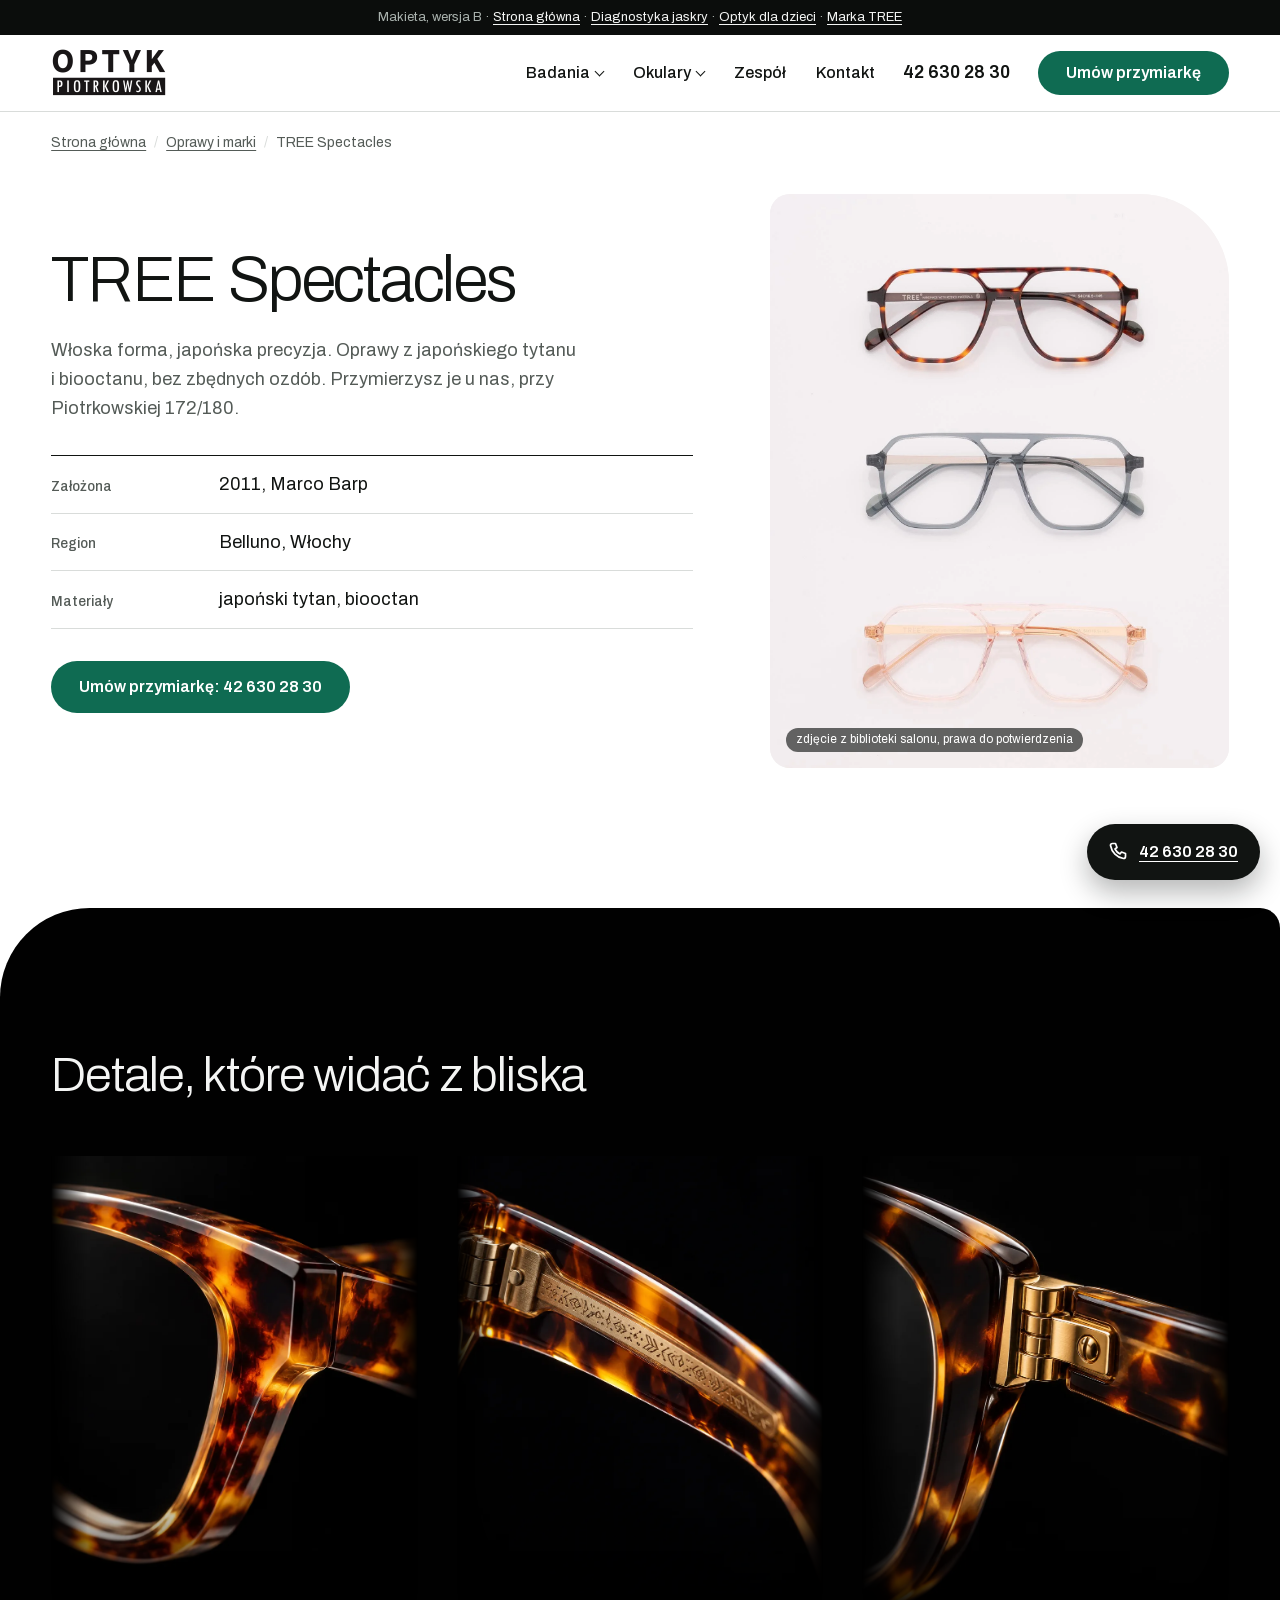
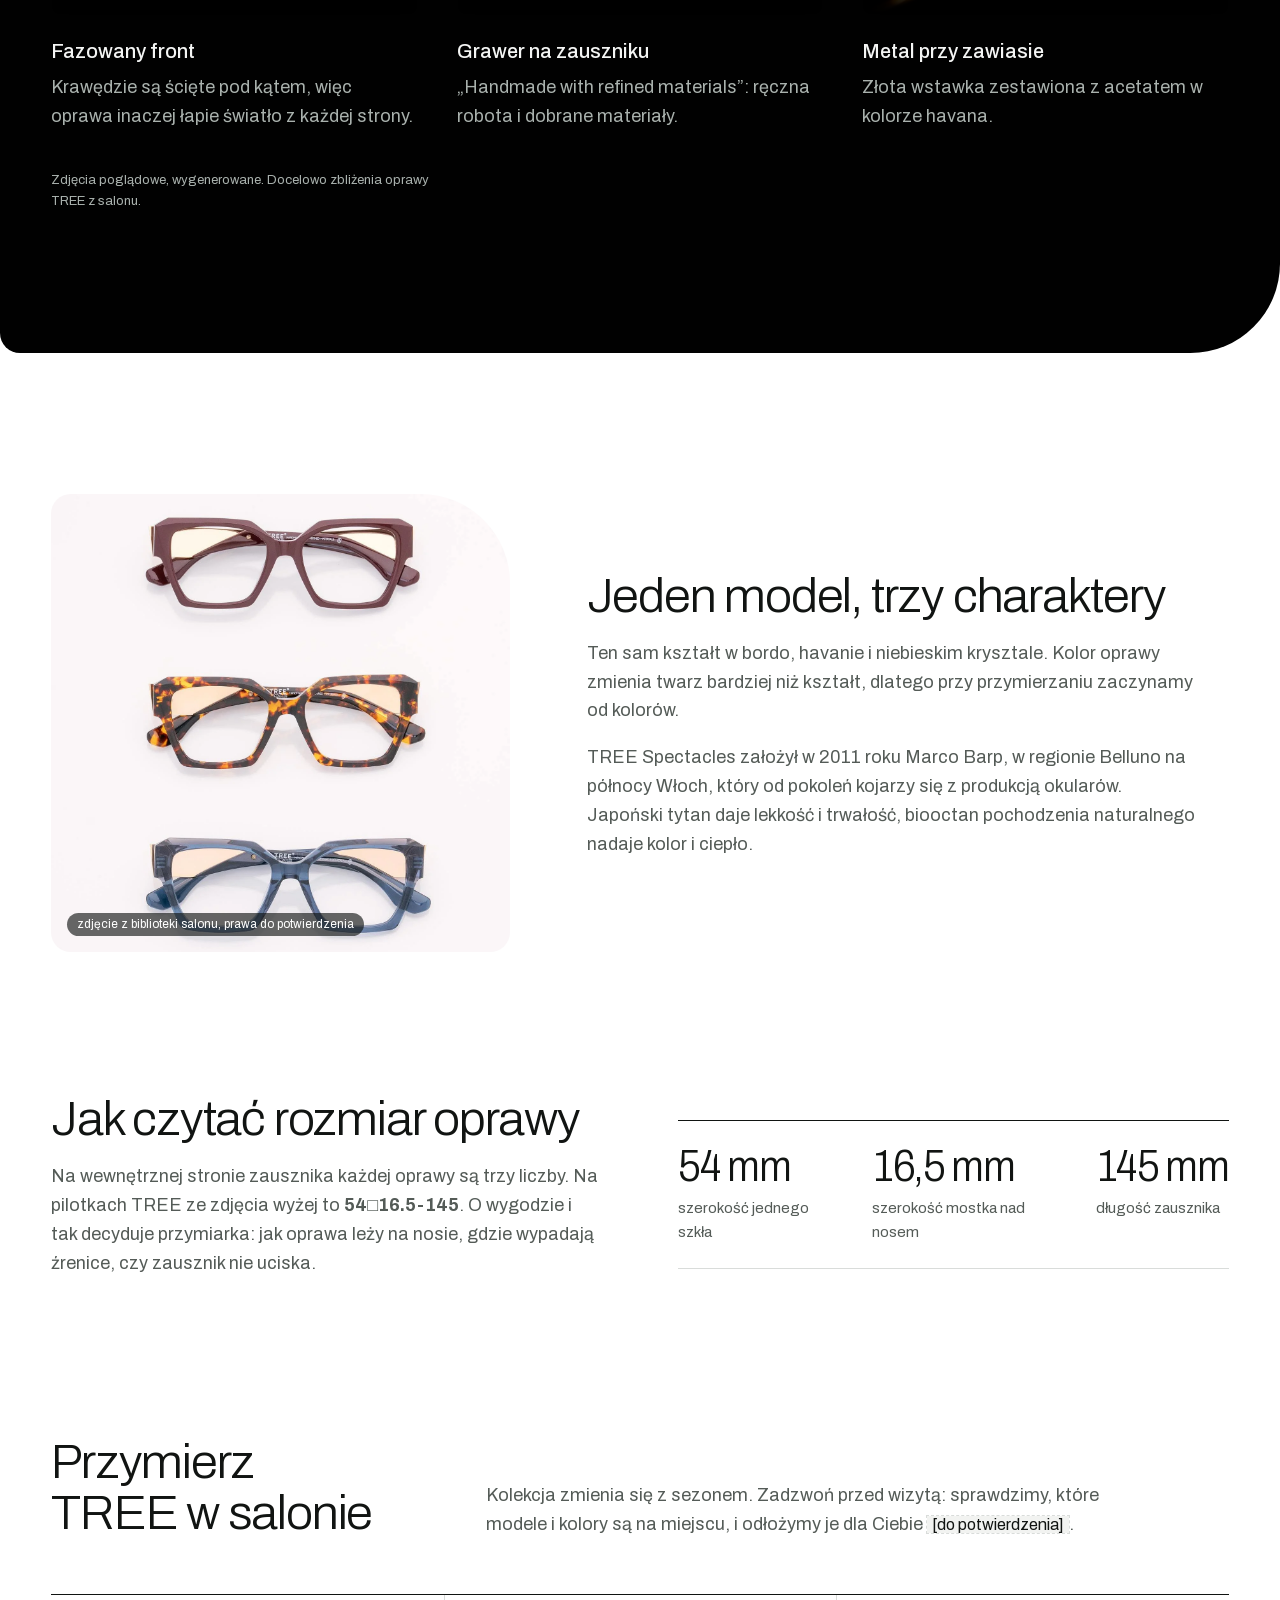
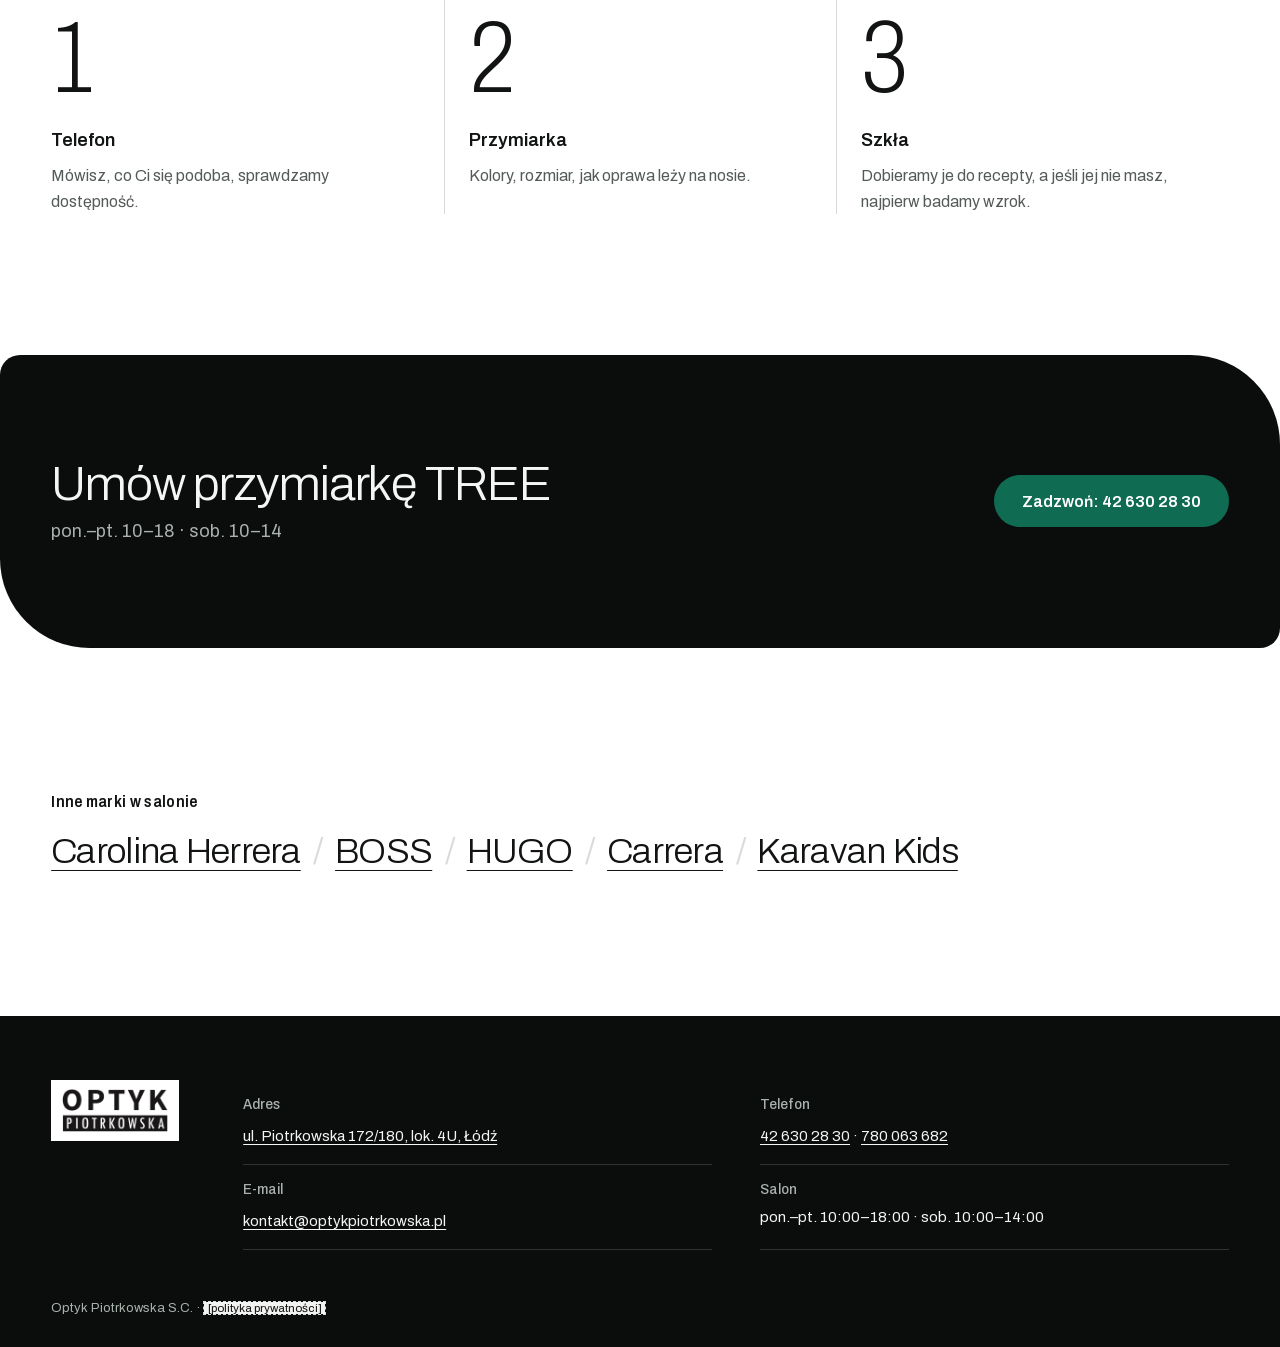
==== commit d94acd1f: "Update mockup version B" ====
--- a/marka-tree.html
+++ b/marka-tree.html
@@ -8,7 +8,7 @@
 <meta name="description" content="Oprawy TREE Spectacles (Belluno, Włochy) z japońskiego tytanu i biooctanu. Przymiarka w salonie przy ul. Piotrkowskiej 172/180 w Łodzi.">
 <meta name="theme-color" content="#ffffff">
 <link rel="preload" href="fonts/archivo.woff2" as="font" type="font/woff2" crossorigin>
-<link rel="stylesheet" href="style.css?v=88b8f822">
+<link rel="stylesheet" href="style.css?v=fae1909e">
 </head>
 <body>
 <a class="skip" href="#tresc">Przejdź do treści</a>
--- a/style.css
+++ b/style.css
@@ -455,3 +455,6 @@
   .tile:hover img { transform: none; }
 }
 
+
+/* Standalone links are at least 24px tall to tap (WCAG 2.5.8) */
+.link, .facts dd a, .foot__facts dd a { display: inline-block; padding-block: 4px; }
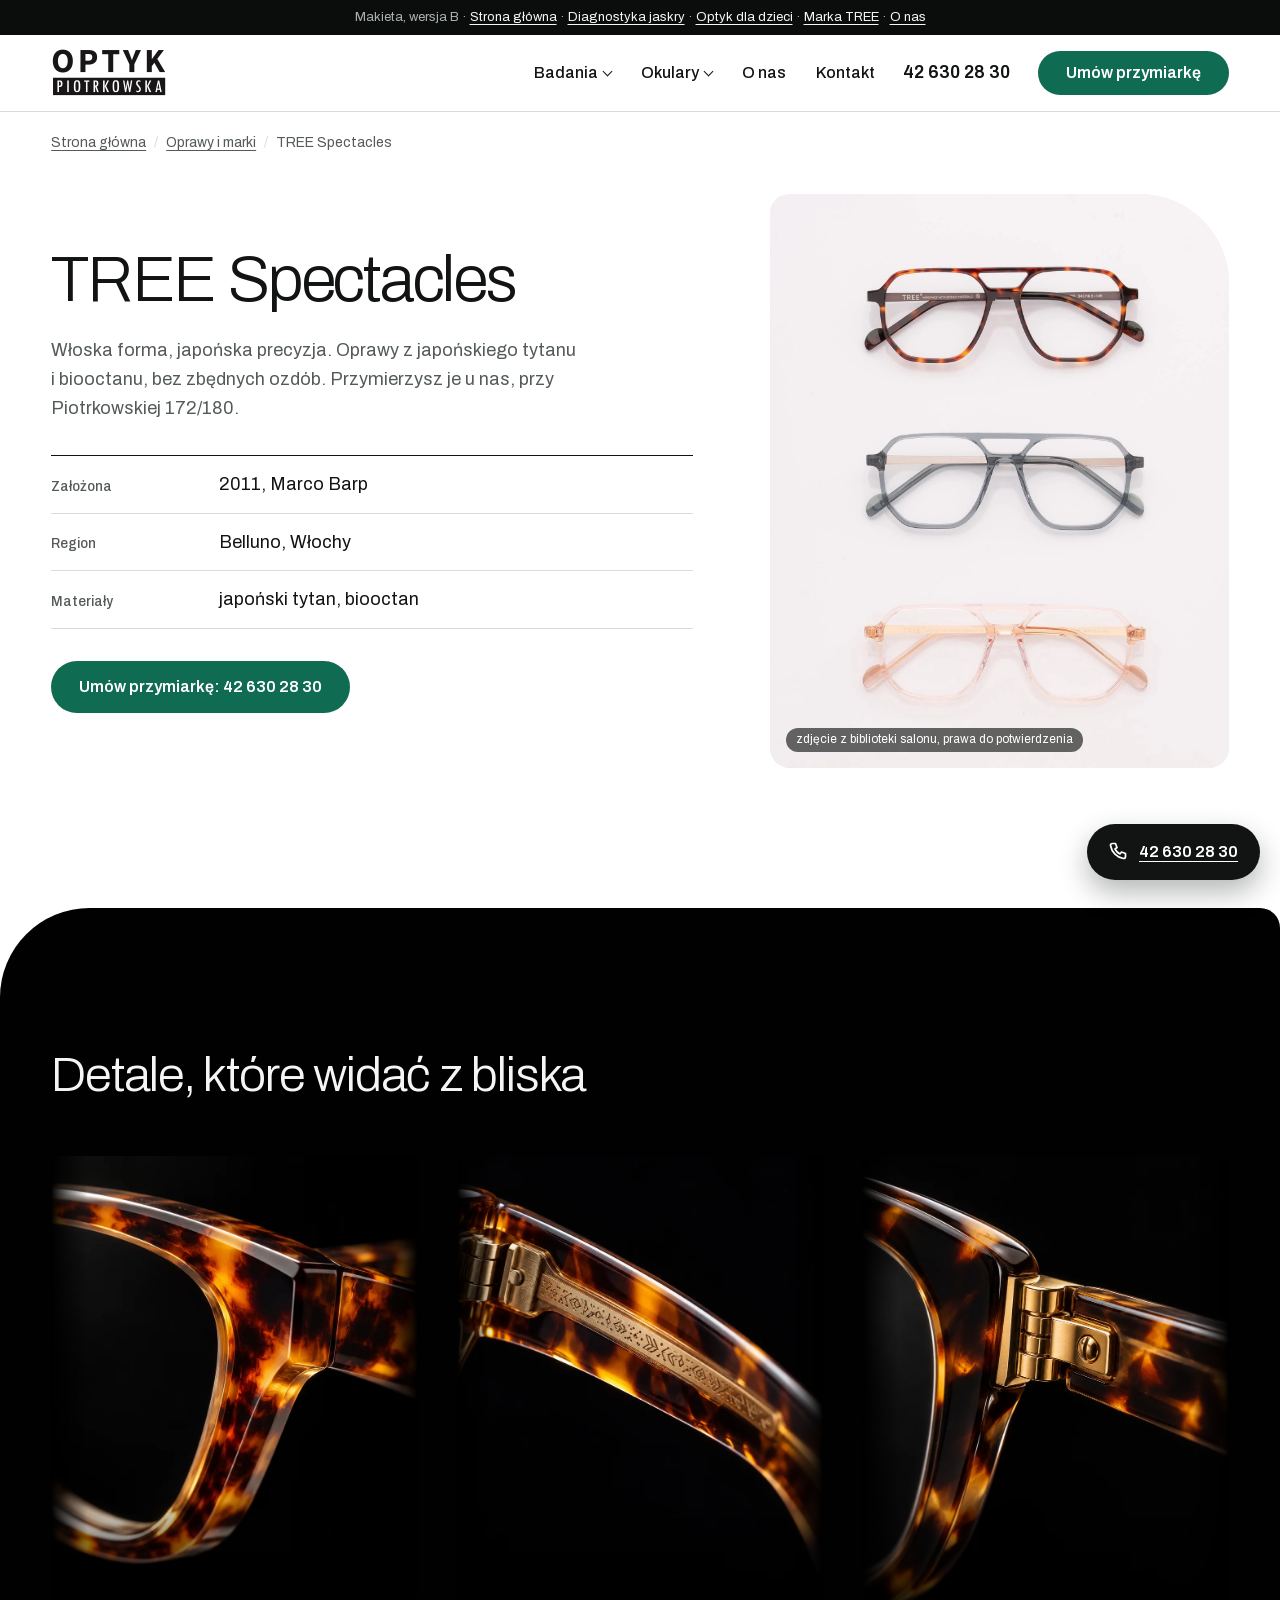
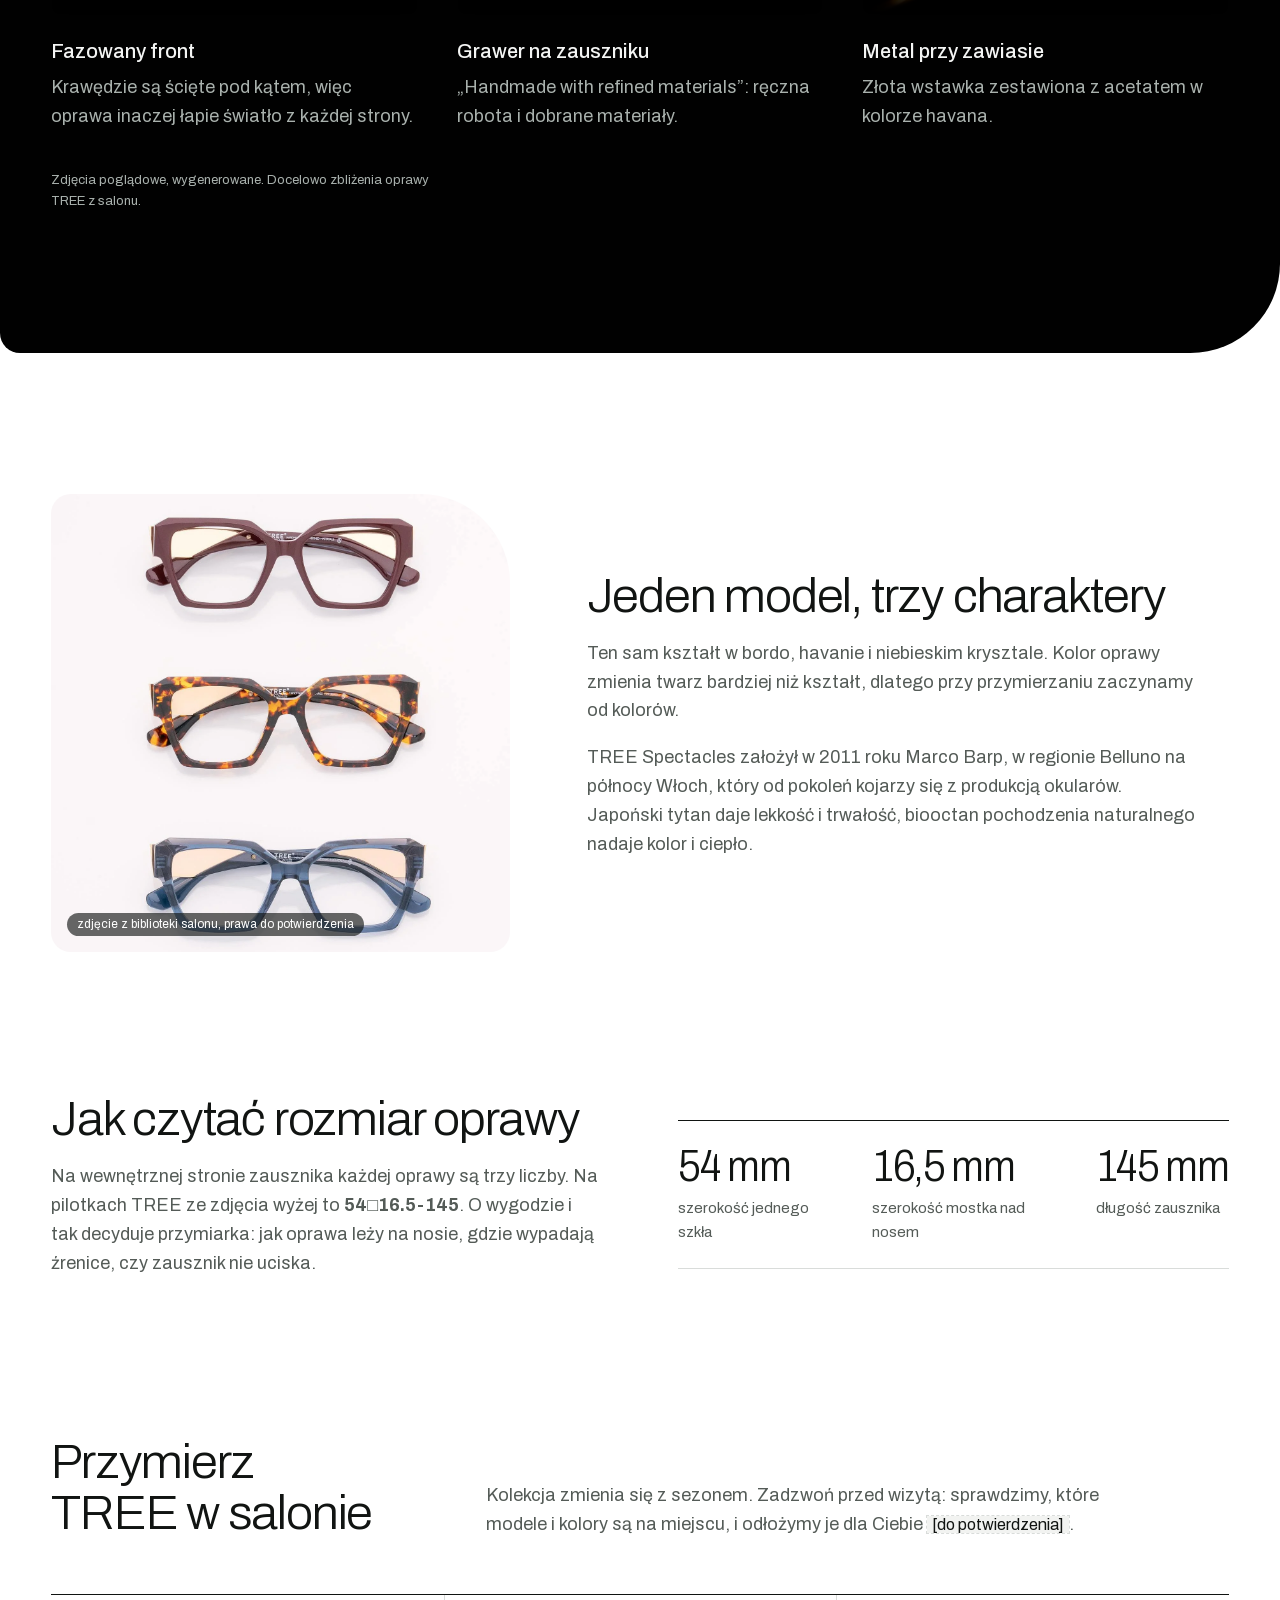
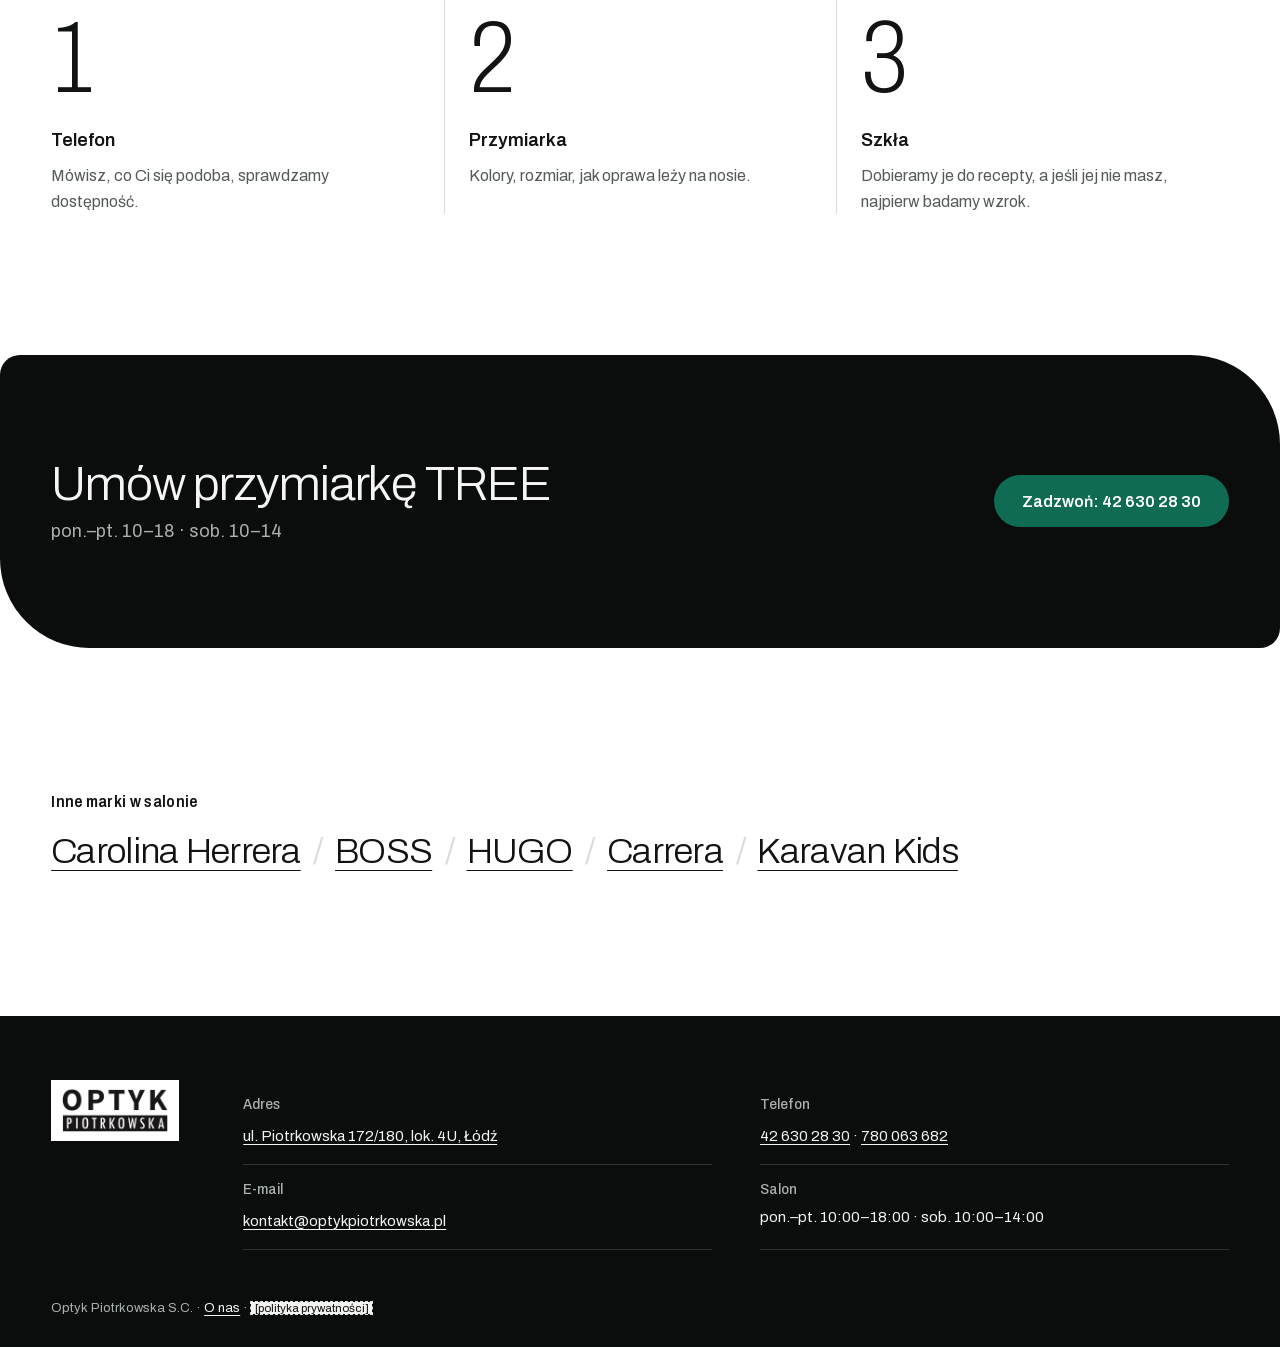
==== commit 3b789250: "Update mockup version B" ====
--- a/marka-tree.html
+++ b/marka-tree.html
@@ -8,13 +8,13 @@
 <meta name="description" content="Oprawy TREE Spectacles (Belluno, Włochy) z japońskiego tytanu i biooctanu. Przymiarka w salonie przy ul. Piotrkowskiej 172/180 w Łodzi.">
 <meta name="theme-color" content="#ffffff">
 <link rel="preload" href="fonts/archivo.woff2" as="font" type="font/woff2" crossorigin>
-<link rel="stylesheet" href="style.css?v=fae1909e">
+<link rel="stylesheet" href="style.css?v=237986e4">
 </head>
 <body>
 <a class="skip" href="#tresc">Przejdź do treści</a>
 
 <!-- Mockup guide: lets the client move between the sample pages -->
-<p class="guide">Makieta, wersja B · <a href="index.html">Strona główna</a> · <a href="podstrona-jaskra.html">Diagnostyka jaskry</a> · <a href="podstrona-dzieci.html">Optyk dla dzieci</a> · <a href="marka-tree.html">Marka TREE</a></p>
+<p class="guide">Makieta, wersja B · <a href="index.html">Strona główna</a> · <a href="podstrona-jaskra.html">Diagnostyka jaskry</a> · <a href="podstrona-dzieci.html">Optyk dla dzieci</a> · <a href="marka-tree.html">Marka TREE</a> · <a href="o-nas.html">O nas</a></p>
 
 <header class="top">
   <div class="top__inner">
@@ -58,7 +58,7 @@
             </div>
           </div>
         </li>
-        <li><a class="nav__link" href="index.html#okulistka">Zespół</a></li>
+        <li><a class="nav__link" href="o-nas.html">O nas</a></li>
         <li><a class="nav__link" href="index.html#kontakt">Kontakt</a></li>
       </ul>
     </nav>
@@ -86,7 +86,7 @@
       <li><a href="podstrona-dzieci.html">Okulary dla dzieci</a></li>
     </ul>
     <ul class="menu-mobile__plain">
-      <li><a href="index.html#okulistka">Zespół</a></li>
+      <li><a href="o-nas.html">O nas</a></li>
       <li><a href="index.html#kontakt">Kontakt</a></li>
     </ul>
     <p class="menu-mobile__cta"><a class="btn btn--book" href="tel:+48426302830">Zadzwoń: 42 630 28 30</a> <a class="link" href="https://www.znanylekarz.pl/profil/monika-szczyglowska-uramowska" rel="noopener">ZnanyLekarz</a></p>
@@ -189,7 +189,7 @@
       <div><dt>Salon</dt><dd>pon.–pt. 10:00–18:00 · sob. 10:00–14:00</dd></div>
     </dl>
   </div>
-  <p class="wrap foot__legal">Optyk Piotrkowska S.C. · <span class="tbd">[polityka prywatności]</span></p>
+  <p class="wrap foot__legal">Optyk Piotrkowska S.C. · <a href="o-nas.html">O nas</a> · <span class="tbd">[polityka prywatności]</span></p>
 </footer>
 
 <!-- Floating phone (Ortorad's solution): one tap from anywhere -->
--- a/style.css
+++ b/style.css
@@ -287,6 +287,23 @@
 .closing__inner .btn { grid-column: 2; grid-row: 1 / span 2; }
 .related { padding-top: var(--section); padding-bottom: var(--section); }
 
+/* About page: text-only page head, team in columns, closing band with two actions */
+.sub--text { grid-template-columns: 1fr; padding-bottom: 56px; }
+.sub--text .sub__lede { margin-bottom: 0; }
+.team { padding-bottom: var(--section); }
+.team__list { display: grid; grid-template-columns: repeat(3, 1fr); gap: 64px clamp(24px, 3vw, 48px); margin: 0; padding: 0; list-style: none; }
+.person__media { position: relative; margin: 0 0 24px; }
+.person__media img { width: 100%; aspect-ratio: 4 / 5; object-fit: cover; border-radius: var(--shape); }
+.person__name { margin: 0; font-size: 1.375rem; font-weight: 500; line-height: 1.3; letter-spacing: -.01em; }
+.person__role { margin: 6px 0 0; font-stretch: 87.5%; font-size: .9375rem; font-weight: 500; color: var(--ink-2); }
+.person__scope { margin: 20px 0 0; padding-top: 14px; border-top: 1px solid var(--ink); font-size: 1rem; }
+.person__bio { margin: 12px 0 0; font-size: 1rem; color: var(--ink-2); }
+.person .link { margin-top: 12px; }
+.team__actions { margin-top: 64px; padding-top: 32px; border-top: 1px solid var(--rule); }
+.closing__actions { display: flex; flex-wrap: wrap; align-items: center; gap: 16px 28px; grid-column: 2; grid-row: 1 / span 2; }
+.closing .link:hover { color: var(--on-black-2); }
+.closing--last { margin-bottom: var(--section); }
+
 /* Neighbouring sections that both pad: keep one gap, not two */
 .split + .stages, .split + .sizes, .split--media + .sizes { padding-top: 0; }
 
@@ -366,6 +383,7 @@
   .tiles { grid-template-columns: repeat(2, minmax(0, 1fr)); }
   .types { grid-template-columns: repeat(3, minmax(0, 1fr)); row-gap: 32px; }
   .types li:nth-child(4) { padding-left: 0; border-left: 0; }
+  .team__list { grid-template-columns: repeat(2, 1fr); }
 }
 @media (min-width: 1101px) { .menu-mobile { display: none; } }
 /* Short desktop screens: a compact card and a higher crop keep the eyes clear */
@@ -420,6 +438,18 @@
   .closing__inner .btn { grid-column: 1; grid-row: auto; justify-self: start; margin-top: 16px; }
   .foot__grid, .foot__facts { grid-template-columns: 1fr; gap: 24px; }
   .sub { padding-top: 24px; }
+  .closing__actions { grid-column: 1; grid-row: auto; margin-top: 16px; }
+
+  /* Team: one person per row, photo beside name and role, the rest below */
+  .team__list { grid-template-columns: 1fr; gap: 48px; }
+  .person { display: grid; grid-template-columns: 136px minmax(0, 1fr); column-gap: 20px; align-content: start; }
+  .person__media { grid-row: 1 / span 2; align-self: start; margin: 0; }
+  .person__media .badge { left: 6px; bottom: 6px; padding: 1px 8px; font-size: .6875rem; }
+  .person__name { align-self: end; font-size: 1.25rem; }
+  .person__role { align-self: start; }
+  .person__scope, .person__bio, .person .link { grid-column: 1 / -1; }
+  .person .link { justify-self: start; }
+  .team__actions { margin-top: 48px; }
 
   /* Hero photo meets the copy above it, so the large corner moves to the top */
   .hero__media { border-radius: var(--radius-lg) 0 0 0; }
